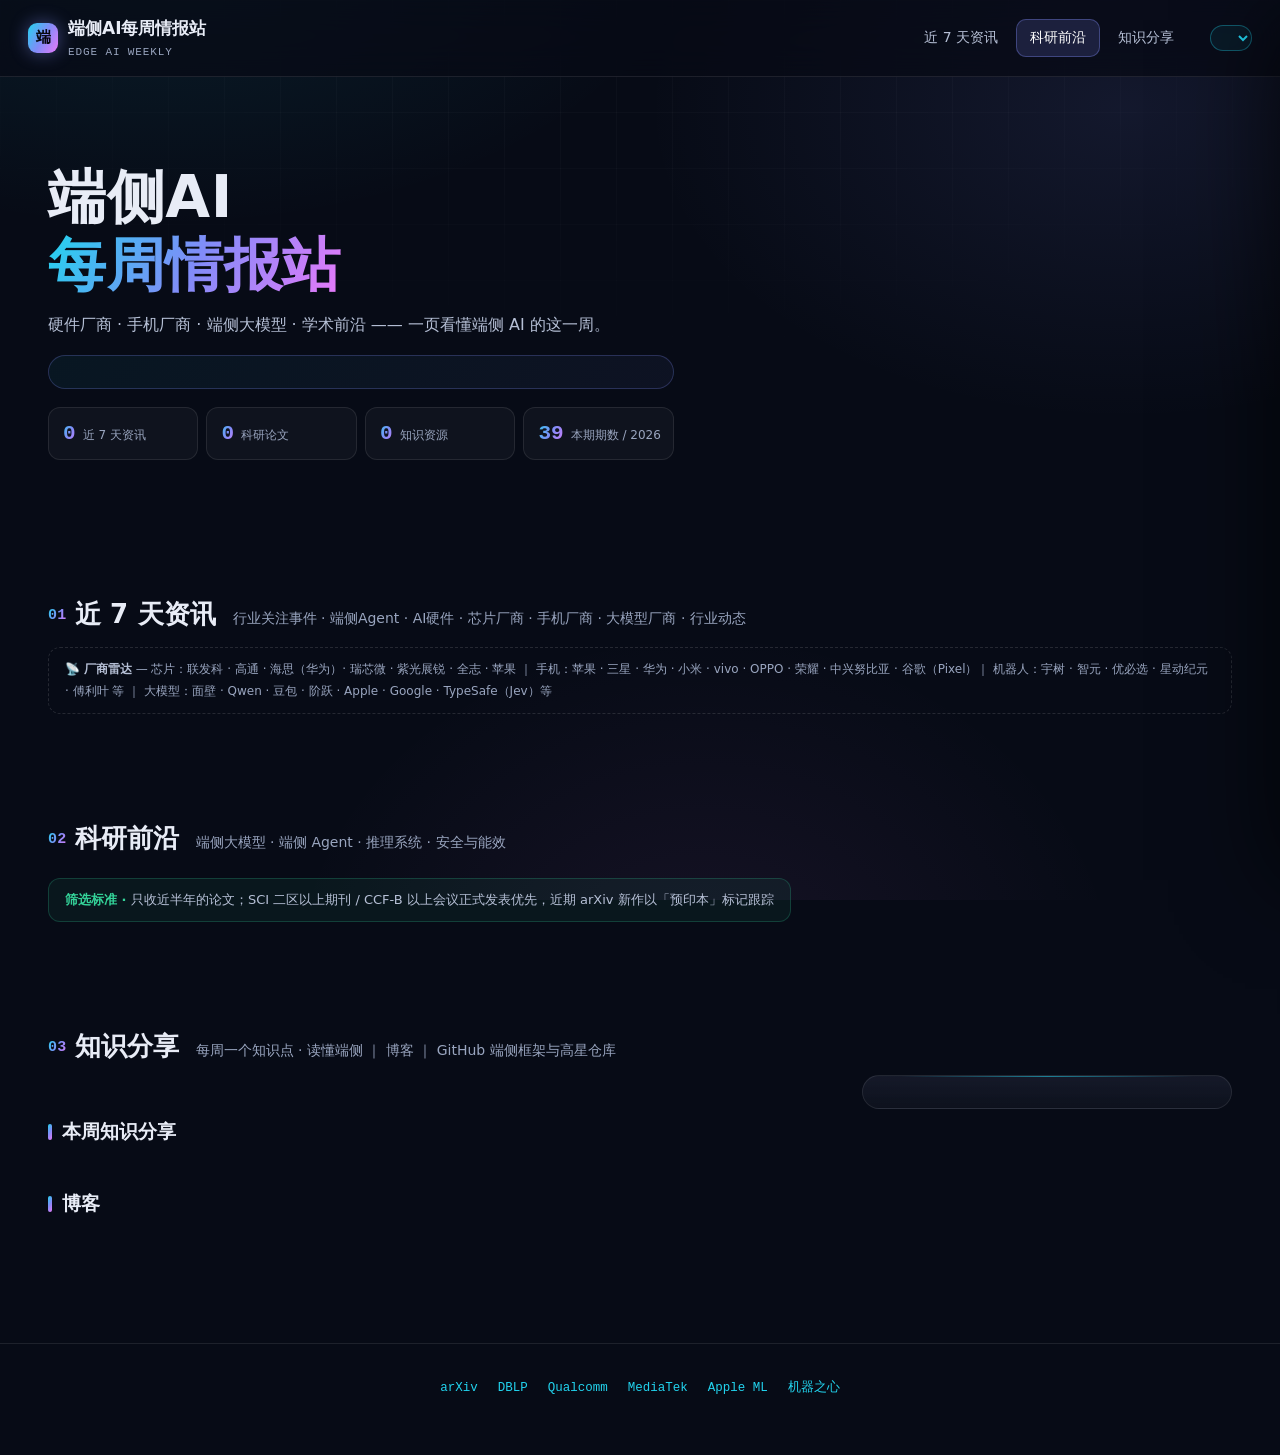
==== index.html @ 7e73125e "网站更新：页面结构调整" ====
<!DOCTYPE html>
<html lang="zh-CN">
<head>
  <meta charset="UTF-8" />
  <meta name="viewport" content="width=device-width, initial-scale=1.0" />
  <title>端侧AI每周情报站 · Edge AI Weekly</title>
  <meta name="description" content="端侧 AI 每周情报：硬件厂商、手机厂商、端侧大模型动态 + 科研论文精选 + 知识分享" />
  <link rel="icon" href="data:image/svg+xml,%3Csvg xmlns='http://www.w3.org/2000/svg' viewBox='0 0 100 100'%3E%3Cdefs%3E%3ClinearGradient id='g' x1='0' y1='0' x2='1' y2='1'%3E%3Cstop offset='0' stop-color='%2322d3ee'/%3E%3Cstop offset='.5' stop-color='%23818cf8'/%3E%3Cstop offset='1' stop-color='%23e879f9'/%3E%3C/linearGradient%3E%3C/defs%3E%3Crect width='100' height='100' rx='24' fill='url(%23g)'/%3E%3Ctext x='50' y='67' font-size='46' text-anchor='middle' fill='%2305070d' font-weight='bold' font-family='sans-serif'%3E%E7%AB%AF%3C/text%3E%3C/svg%3E" />
  <link rel="stylesheet" href="css/style.css" />
</head>
<body>
  <div class="bg-fx" aria-hidden="true"><canvas id="bg-particles"></canvas></div>

  <!-- ================= 顶部导航 ================= -->
  <header class="site-header">
    <div class="logo">
      <span class="mark">端</span>
      <span>端侧AI每周情报站<span class="en">EDGE AI WEEKLY</span></span>
    </div>
    <nav class="site-nav" id="site-nav">
      <a href="#news" data-sec="news">近 7 天资讯</a>
      <a href="#papers" data-sec="papers">科研前沿</a>
      <a href="#knowledge" data-sec="knowledge">知识分享</a>
    </nav>
    <select id="issue-select" class="issue-select" aria-label="选择期数（含历史期存档）" title="切换历史期数"></select>
  </header>

  <!-- ================= Hero ================= -->
  <section class="hero">
    <div class="hero-grid">
      <div class="hero-left">
        <p class="kicker" id="hero-kicker"></p>
        <h1>端侧AI<br /><em>每周情报站</em></h1>
        <p class="hero-desc">硬件厂商 · 手机厂商 · 端侧大模型 · 学术前沿 —— 一页看懂端侧 AI 的这一周。</p>
        <div class="editors-note" id="editors-note"></div>
        <div class="hero-meta">
          <div class="stat"><b id="stat-news">0</b><span>近 7 天资讯</span></div>
          <div class="stat"><b id="stat-papers">0</b><span>科研论文</span></div>
          <div class="stat"><b id="stat-res">0</b><span>知识资源</span></div>
          <div class="stat"><b id="stat-weeks">39</b><span>本期期数 / 2026</span></div>
        </div>
      </div>
      <div class="hero-right" id="hero-viz"></div>
    </div>
  </section>

  <main>
    <!-- ================= 板块一：本周资讯 ================= -->
    <section id="news" class="board" data-sec="news">
      <div class="board-head">
        <h2><span class="no">01</span>近 7 天资讯</h2>
        <span class="board-sub">行业关注事件 · 端侧Agent · AI硬件 · 芯片厂商 · 手机厂商 · 大模型厂商 · 行业动态</span>
      </div>
      <div class="coverage">📡 <strong>厂商雷达</strong> — 芯片：联发科 · 高通 · 海思（华为）· 瑞芯微 · 紫光展锐 · 全志 · 苹果 ｜ 手机：苹果 · 三星 · 华为 · 小米 · vivo · OPPO · 荣耀 · 中兴努比亚 · 谷歌（Pixel）｜ 机器人：宇树 · 智元 · 优必选 · 星动纪元 · 傅利叶 等 ｜ 大模型：面壁 · Qwen · 豆包 · 阶跃 · Apple · Google · TypeSafe（Jev）等</div>
      <div class="chips" id="news-chips"></div>
      <div class="grid" id="news-grid"></div>
    </section>

    <!-- ================= 板块二：科研前沿 ================= -->
    <section id="papers" class="board" data-sec="papers">
      <div class="board-head">
        <h2><span class="no">02</span>科研前沿</h2>
        <span class="board-sub">端侧大模型 · 端侧 Agent · 推理系统 · 安全与能效</span>
      </div>
      <div class="board-rule">只收近半年的论文；SCI 二区以上期刊 / CCF-B 以上会议正式发表优先，近期 arXiv 新作以「预印本」标记跟踪</div>
      <div class="chips" id="papers-chips"></div>
      <div class="grid" id="papers-grid"></div>
    </section>

    <!-- ================= 板块三：知识分享 ================= -->
    <section id="knowledge" class="board" data-sec="knowledge">
      <div class="board-head">
        <h2><span class="no">03</span>知识分享</h2>
        <span class="board-sub">每周一个知识点 · 读懂端侧 ｜ 博客 ｜ GitHub 端侧框架与高星仓库</span>
      </div>
      <div class="knowledge-split">
        <div class="k-left">
          <h3 class="sub-h" id="kw-head">本周知识分享</h3>
          <div id="k-weekly"></div>
          <h3 class="sub-h">博客</h3>
          <div id="res-zone"></div>
        </div>
        <aside class="k-right">
          <div class="gh-panel" id="gh-panel"></div>
        </aside>
      </div>
    </section>
  </main>

  <!-- ================= 页脚 ================= -->
  <footer class="site-footer">
    <div class="f-links">
      <a href="https://arxiv.org" target="_blank" rel="noopener">arXiv</a>
      <a href="https://dblp.org" target="_blank" rel="noopener">DBLP</a>
      <a href="https://www.qualcomm.com/news" target="_blank" rel="noopener">Qualcomm</a>
      <a href="https://www.mediatek.com/press-room" target="_blank" rel="noopener">MediaTek</a>
      <a href="https://machinelearning.apple.com" target="_blank" rel="noopener">Apple ML</a>
      <a href="https://www.jiqizhixin.com" target="_blank" rel="noopener">机器之心</a>
    </div>
    <div id="footer-meta"></div>
  </footer>

  <!-- ================= 详情抽屉 ================= -->
  <div class="overlay" id="overlay"></div>
  <aside class="detail-panel" id="detail-panel" aria-label="详情面板">
    <div class="panel-glow"></div>
    <button class="panel-close" id="panel-close" aria-label="关闭">✕</button>
    <div class="panel-body" id="panel-body"></div>
  </aside>

  <script src="js/data.js"></script>
  <script src="js/archive/manifest.js"></script>
  <script src="js/github_repos.js"></script>
  <script src="js/blogs.js"></script>
  <script src="js/app.js"></script>

  <!-- Cloudflare Web Analytics --><script defer src="https://static.cloudflareinsights.com/beacon.min.js" data-cf-beacon='{"token": "d3094157024244cfa6180e35a9a078d3"}'></script>
</body>
</html>
---- css/style.css ----
/* ============================================================
   端侧AI周报 · Edge AI Weekly — 样式
   暗色主题 / 卡片悬浮光晕 / 右侧详情抽屉
   ============================================================ */

:root {
  --bg: #070b16;
  --bg-soft: #0b1120;
  --panel: rgba(255, 255, 255, 0.035);
  --panel-strong: rgba(255, 255, 255, 0.06);
  --border: rgba(255, 255, 255, 0.09);
  --border-glow: rgba(129, 140, 248, 0.55);
  --text: #e8ecf6;
  --text-dim: #b6c0d6;
  --text-faint: #99a5bf;
  --accent: #22d3ee;
  --accent2: #818cf8;
  --accent3: #e879f9;
  --gold: #fbbf24;
  --green: #34d399;
  --red: #f87171;
  --grad: linear-gradient(120deg, #22d3ee 0%, #818cf8 50%, #e879f9 100%);
  --radius: 18px;
  --font: "PingFang SC", "HarmonyOS Sans SC", "Microsoft YaHei", "Segoe UI", system-ui, -apple-system, sans-serif;
  --mono: "JetBrains Mono", ui-monospace, "Cascadia Code", Consolas, monospace;
}

* { margin: 0; padding: 0; box-sizing: border-box; }

html { scroll-behavior: smooth; scroll-padding-top: 84px; }

body {
  font-family: var(--font);
  background: var(--bg);
  color: var(--text);
  line-height: 1.7;
  overflow-x: hidden;
  -webkit-font-smoothing: antialiased;
}

::selection { background: rgba(129, 140, 248, 0.4); color: #fff; }

::-webkit-scrollbar { width: 10px; height: 10px; }
::-webkit-scrollbar-track { background: var(--bg); }
::-webkit-scrollbar-thumb { background: rgba(255,255,255,0.12); border-radius: 8px; border: 2px solid var(--bg); }
::-webkit-scrollbar-thumb:hover { background: rgba(255,255,255,0.22); }

a { color: var(--accent); text-decoration: none; }
a:hover { text-decoration: underline; }

/* ---------------- 背景氛围层 ---------------- */
.bg-fx {
  position: fixed; inset: 0; z-index: -1; pointer-events: none;
  background:
    radial-gradient(900px 500px at 12% -8%, rgba(34, 211, 238, 0.10), transparent 60%),
    radial-gradient(800px 520px at 88% 12%, rgba(129, 140, 248, 0.10), transparent 60%),
    radial-gradient(700px 600px at 55% 110%, rgba(232, 121, 249, 0.07), transparent 60%),
    var(--bg);
}
#bg-particles { position: absolute; inset: 0; width: 100%; height: 100%; opacity: 0.9; }
.bg-fx::after {
  content: ""; position: absolute; inset: 0;
  background-image:
    linear-gradient(rgba(255,255,255,0.025) 1px, transparent 1px),
    linear-gradient(90deg, rgba(255,255,255,0.025) 1px, transparent 1px);
  background-size: 56px 56px;
  mask-image: radial-gradient(ellipse 90% 55% at 50% 0%, #000 30%, transparent 75%);
}

/* ---------------- 顶部导航 ---------------- */
.site-header {
  position: sticky; top: 0; z-index: 50;
  display: flex; align-items: center; gap: 22px;
  padding: 14px 28px;
  background: rgba(7, 11, 22, 0.72);
  backdrop-filter: blur(18px); -webkit-backdrop-filter: blur(18px);
  border-bottom: 1px solid var(--border);
}
.logo { display: flex; align-items: center; gap: 10px; font-weight: 700; font-size: 17px; white-space: nowrap; }
.logo .mark {
  width: 30px; height: 30px; border-radius: 9px; flex: none;
  background: var(--grad); display: grid; place-items: center;
  color: #05070d; font-size: 15px; font-weight: 800;
  box-shadow: 0 0 18px rgba(129, 140, 248, 0.45);
}
.logo .en { font-size: 11px; font-weight: 500; color: var(--text-faint); font-family: var(--mono); display: block; letter-spacing: 0.08em; }
.site-nav { display: flex; gap: 4px; margin-left: auto; overflow-x: auto; }
.site-nav a {
  color: var(--text-dim); font-size: 14px; padding: 7px 14px; border-radius: 10px;
  white-space: nowrap; transition: all 0.25s; text-decoration: none;
}
.site-nav a:hover { color: var(--text); background: var(--panel-strong); text-decoration: none; }
.site-nav a.active { color: #fff; background: rgba(129, 140, 248, 0.16); box-shadow: inset 0 0 0 1px rgba(129, 140, 248, 0.35); }
.issue-chip {
  font-family: var(--mono); font-size: 12px; color: var(--accent);
  border: 1px solid rgba(34, 211, 238, 0.35); border-radius: 999px;
  padding: 4px 12px; white-space: nowrap;
  background: rgba(34, 211, 238, 0.07);
}
.issue-select {
  font-family: var(--mono); font-size: 12px; color: var(--accent);
  border: 1px solid rgba(34, 211, 238, 0.35); border-radius: 999px;
  padding: 4px 10px; background: rgba(34, 211, 238, 0.07);
  cursor: pointer; outline: none; max-width: 340px; white-space: nowrap;
}
.issue-select:hover { border-color: rgba(34, 211, 238, 0.7); }
.issue-select option { background: #0c1424; color: #dbe4f5; }

/* ---------------- Hero ---------------- */
.hero { max-width: 1240px; margin: 0 auto; padding: 72px 28px 44px; }
.kicker {
  font-family: var(--mono); font-size: 13px; letter-spacing: 0.12em;
  color: var(--accent); text-transform: uppercase; margin-bottom: 14px;
}
.roll-badge {
  display: inline-flex; align-items: center; gap: 6px; margin-left: 8px;
  padding: 3px 11px; border-radius: 999px; vertical-align: 1px;
  font-size: 10.5px; letter-spacing: 0.14em; text-transform: none;
  color: #34d399; border: 1px solid rgba(52, 211, 153, 0.35);
  background: rgba(52, 211, 153, 0.07);
}
.roll-badge i {
  width: 6px; height: 6px; border-radius: 50%; background: #34d399;
  box-shadow: 0 0 10px #34d399; animation: rollPulse 2.2s ease-in-out infinite;
}
@keyframes rollPulse { 0%, 100% { opacity: 1; } 50% { opacity: 0.3; } }
.empty-note {
  grid-column: 1 / -1; padding: 34px 20px; text-align: center;
  color: var(--text-faint); font-size: 13px; letter-spacing: 0.02em;
  border: 1px dashed var(--border); border-radius: var(--radius);
}
.hero h1 { font-size: clamp(34px, 5.4vw, 58px); font-weight: 800; line-height: 1.18; letter-spacing: 0.01em; }
.hero h1 em {
  font-style: normal;
  background: var(--grad); -webkit-background-clip: text; background-clip: text; color: transparent;
}
.hero-desc { margin-top: 12px; color: var(--text-dim); font-size: 16px; max-width: 640px; }

.hero-meta { display: flex; flex-wrap: wrap; gap: 8px; margin-top: auto; padding-top: 18px; align-items: stretch; }
.stat {
  display: flex; align-items: baseline; gap: 7px;
  padding: 8px 14px; border-radius: 12px; min-width: 0; flex: 1 1 130px;
  background: var(--panel); border: 1px solid var(--border);
  transition: border-color 0.3s, box-shadow 0.3s;
}
.stat:hover { border-color: var(--border-glow); box-shadow: 0 0 22px -8px rgba(129,140,248,0.4); }
.stat b { font-size: 21px; font-weight: 800; font-family: var(--mono); background: var(--grad); -webkit-background-clip: text; background-clip: text; color: transparent; }
.stat span { font-size: 12px; color: var(--text-faint); white-space: nowrap; }

.editors-note {
  margin-top: 16px; padding: 16px 20px; border-radius: var(--radius);
  background: linear-gradient(135deg, rgba(34,211,238,0.06), rgba(129,140,248,0.06));
  border: 1px solid rgba(129, 140, 248, 0.25);
  font-size: 13.5px; color: var(--text-dim); line-height: 1.8;
}
.editors-note b {
  color: var(--text); display: flex; align-items: baseline; justify-content: space-between;
  gap: 10px; margin-bottom: 6px; font-size: 13.5px;
}
.editors-note b::before { content: "📝 "; }
/* 导读正文引导词：近 7 天聚焦(主题色) / 今日新增(与滚动徽章同源的绿色, 另起一行) */
.editors-note .note-lead { font-weight: 700; color: var(--accent); letter-spacing: 0.02em; }
.editors-note .note-new-line { display: block; height: 0; margin-top: 9px; }
.editors-note .note-lead.note-new { color: #34d399; }
.editors-note .note-lead.note-new::before {
  content: ""; display: inline-block; width: 6px; height: 6px; border-radius: 50%;
  background: #34d399; box-shadow: 0 0 8px #34d399; margin-right: 7px; vertical-align: 1px;
}
.editors-note b i {
  font-style: normal; font-weight: 500; font-family: var(--mono);
  font-size: 11.5px; color: var(--text-dim); letter-spacing: 0.03em; white-space: nowrap;
}

/* ---------------- Hero 可视化面板 ---------------- */
.hero-grid { display: grid; grid-template-columns: minmax(0, 1.1fr) minmax(340px, 0.9fr); gap: 46px; align-items: stretch; }
/* 对齐机制：左右两列等高(顶部 kicker 与底部统计行都对齐)；左列 flex 统计沉底，右列卡片填满列高、
   多余高度由 space-between 均匀分给标题/词云/图表三个块之间的间距——卡片内部不会出现集中空白 */
.hero-left { display: flex; flex-direction: column; }
.hero-right { display: flex; flex-direction: column; }
.hero-right .viz-card { flex: 1; display: flex; flex-direction: column; justify-content: space-between; }

.viz-card {
  padding: 22px 22px 18px; border-radius: var(--radius);
  background: var(--panel); border: 1px solid var(--border);
  position: relative; overflow: hidden;
  transition: border-color 0.3s, box-shadow 0.3s;
}
.viz-card:hover { border-color: rgba(129, 140, 248, 0.4); box-shadow: 0 0 40px -12px rgba(129, 140, 248, 0.35); }
.viz-card::before {
  content: ""; position: absolute; top: -70px; right: -60px; width: 240px; height: 240px; border-radius: 50%;
  background: radial-gradient(circle, rgba(129, 140, 248, 0.15), transparent 70%); pointer-events: none;
}
.viz-title { font-size: 14px; font-weight: 700; margin-bottom: 12px; display: flex; align-items: center; gap: 8px; }
.viz-title::after { content: "由近 7 天数据自动生成"; margin-left: auto; font-size: 10.5px; font-weight: 400; color: var(--text-faint); font-family: var(--mono); }
.viz-cloud-box { border-radius: 14px; background: rgba(255, 255, 255, 0.02); border: 1px solid var(--border); padding: 4px 4px 0; }
.viz-cloud-box canvas { display: block; width: 100%; }
.viz-row { display: grid; grid-template-columns: 1fr 1.15fr; gap: 18px; margin-top: 16px; }
.viz-block h5 { font-size: 12.5px; color: var(--text-dim); font-weight: 600; margin-bottom: 10px; }

.donut-wrap { display: flex; align-items: center; gap: 12px; }
.donut { width: 108px; height: 108px; flex: none; }
.donut circle { transition: stroke-dasharray 0.6s ease; }
.donut-num { fill: var(--text); font-size: 21px; font-weight: 800; }
.donut-label { fill: var(--text-faint); font-size: 9.5px; }
.donut-legend { display: flex; flex-direction: column; gap: 5px; min-width: 0; }
.dg-item { font-size: 11.5px; color: var(--text-dim); display: flex; align-items: center; gap: 6px; white-space: nowrap; }
.dg-item i { width: 8px; height: 8px; border-radius: 3px; flex: none; }
.dg-item b { font-family: var(--mono); color: var(--text); padding-left: 2px; }

.bars { display: flex; flex-direction: column; gap: 8px; padding-top: 2px; }
.bar-row { display: flex; align-items: center; gap: 8px; }
.bar-label { font-size: 11px; color: var(--text-dim); flex: 0 0 62px; white-space: nowrap; }
.bar-track { flex: 1; height: 8px; border-radius: 4px; background: rgba(255, 255, 255, 0.05); overflow: hidden; }
.bar-track i { display: block; height: 100%; border-radius: 4px; box-shadow: 0 0 10px -2px currentColor; }
.bar-val { font-size: 11px; font-family: var(--mono); color: var(--text-faint); flex: 0 0 14px; text-align: right; }

@media (max-width: 1024px) { .hero-grid { grid-template-columns: 1fr; } .viz-card { max-width: 640px; } }
@media (max-width: 520px) { .viz-row { grid-template-columns: 1fr; } }

/* ---------------- 板块通用 ---------------- */
main { max-width: 1240px; margin: 0 auto; padding: 30px 28px 60px; }
.board { margin-top: 58px; }
.board-head { display: flex; align-items: baseline; gap: 16px; flex-wrap: wrap; margin-bottom: 6px; }
.board-head h2 { font-size: 26px; font-weight: 800; letter-spacing: 0.01em; }
.board-head h2 .no {
  font-family: var(--mono); font-size: 15px; font-weight: 600;
  background: var(--grad); -webkit-background-clip: text; background-clip: text; color: transparent;
  margin-right: 8px; vertical-align: 4px;
}
.board-sub { color: var(--text-faint); font-size: 14px; }
.board-rule {
  margin-top: 12px; padding: 10px 16px; font-size: 13px; color: var(--text-dim);
  background: rgba(52, 211, 153, 0.06); border: 1px solid rgba(52, 211, 153, 0.22);
  border-radius: 12px; display: inline-block;
}
.board-rule::before { content: "筛选标准 · "; color: var(--green); font-weight: 700; }

/* 筛选 chips */
.chips { display: flex; flex-wrap: wrap; gap: 10px; margin: 22px 0; }
.chip {
  font-size: 13px; color: var(--text-dim); padding: 7px 16px; border-radius: 999px;
  border: 1px solid var(--border); background: var(--panel); cursor: pointer;
  transition: all 0.25s; user-select: none; font-family: var(--font);
}
.chip:hover { color: var(--text); border-color: rgba(129,140,248,0.4); transform: translateY(-1px); }
.chip.on {
  color: #05070d; border-color: transparent; font-weight: 600;
  background: linear-gradient(120deg, rgba(34,211,238,0.92), rgba(129,140,248,0.92), rgba(232,121,249,0.88));
  box-shadow: 0 4px 18px -4px rgba(129,140,248,0.55);
}
.chip .cnt { font-family: var(--mono); font-size: 11px; opacity: 0.75; margin-left: 4px; }

/* ---------------- 卡片网格（资讯/论文） ---------------- */
.grid { display: grid; grid-template-columns: repeat(auto-fill, minmax(310px, 1fr)); gap: 20px; }

.card {
  position: relative; padding: 22px; border-radius: var(--radius);
  background: var(--panel); border: 1px solid var(--border);
  cursor: pointer; overflow: hidden;
  transition: transform 0.35s cubic-bezier(0.22, 1, 0.36, 1), border-color 0.35s, box-shadow 0.35s, background 0.35s;
  display: flex; flex-direction: column; gap: 12px;
}
/* 鼠标跟随光晕 */
.card::before {
  content: ""; position: absolute; inset: 0; border-radius: inherit; pointer-events: none;
  background: radial-gradient(480px circle at var(--mx, 50%) var(--my, 50%), rgba(129, 140, 248, 0.13), transparent 42%);
  opacity: 0; transition: opacity 0.35s;
}
.card:hover::before { opacity: 1; }
.card:hover {
  transform: translateY(-7px);
  border-color: var(--border-glow);
  background: var(--panel-strong);
  box-shadow:
    0 26px 50px -18px rgba(0, 0, 0, 0.65),
    0 0 42px -8px rgba(129, 140, 248, 0.38);
}
.card.is-hidden { display: none; }

.card-top { display: flex; align-items: center; gap: 8px; flex-wrap: wrap; }
.src-badge {
  font-size: 12px; font-weight: 600; padding: 3px 10px; border-radius: 999px;
  border: 1px solid; letter-spacing: 0.02em; white-space: nowrap;
}
.src-芯片厂商 { color: var(--accent); border-color: rgba(34,211,238,0.4); background: rgba(34,211,238,0.08); }
.src-手机厂商 { color: var(--accent2); border-color: rgba(129,140,248,0.4); background: rgba(129,140,248,0.08); }
.src-大模型厂商 { color: var(--accent3); border-color: rgba(232,121,249,0.4); background: rgba(232,121,249,0.08); }
.src-端侧Agent { color: #34d399; border-color: rgba(52, 211, 153, 0.4); background: rgba(52, 211, 153, 0.08); }
.src-AI硬件 { color: #fb7185; border-color: rgba(251, 113, 133, 0.4); background: rgba(251, 113, 133, 0.08); }
.src-行业动态 { color: var(--gold); border-color: rgba(251,191,36,0.4); background: rgba(251,191,36,0.07); }
.src-行业关注事件 { color: #f87171; border-color: rgba(248,113,113,0.42); background: rgba(248,113,113,0.08); }

.coverage {
  margin: 10px 0 0; font-size: 12px; line-height: 1.9; color: var(--text-faint);
  padding: 10px 16px; border: 1px dashed rgba(255, 255, 255, 0.12); border-radius: 12px;
}
.coverage strong { color: var(--text-dim); font-weight: 600; }

.fig-cap {
  font-size: 11px; color: var(--text-faint); padding: 6px 12px 7px;
  border-top: 1px solid var(--border); font-family: var(--mono); letter-spacing: 0.02em;
}

.card-date { margin-left: auto; font-family: var(--mono); font-size: 12px; color: var(--text-faint); white-space: nowrap; }

.card h3 { font-size: 16.5px; font-weight: 700; line-height: 1.55; display: -webkit-box; -webkit-line-clamp: 3; -webkit-box-orient: vertical; overflow: hidden; overflow-wrap: anywhere; }
.card-en-title { font-size: 15px; line-height: 1.6; }

.card-sum {
  font-size: 13.5px; color: var(--text-dim); line-height: 1.75;
  display: -webkit-box; -webkit-line-clamp: 3; -webkit-box-orient: vertical; overflow: hidden;
}
.card-tags { display: flex; flex-wrap: wrap; gap: 6px; margin-top: auto; }
.tag {
  font-size: 11.5px; font-family: var(--mono); color: var(--text-faint);
  padding: 2px 9px; border-radius: 6px; background: rgba(255,255,255,0.045);
}

/* 论文卡附加行 */
.paper-authors { font-size: 12.5px; color: var(--text-faint); overflow: hidden; text-overflow: ellipsis; white-space: nowrap; }
.venue-badge {
  font-size: 11.5px; font-weight: 700; padding: 3px 10px; border-radius: 999px; white-space: nowrap;
  font-family: var(--mono); letter-spacing: 0.02em;
}
.venue-ccfa { color: #fde68a; background: rgba(251,191,36,0.12); border: 1px solid rgba(251,191,36,0.5); box-shadow: 0 0 14px -4px rgba(251,191,36,0.5); }
.venue-top { color: #a5f3fc; background: rgba(34,211,238,0.1); border: 1px solid rgba(34,211,238,0.45); box-shadow: 0 0 14px -4px rgba(34,211,238,0.4); }
.venue-pre { color: var(--text-faint); background: rgba(255,255,255,0.04); border: 1px dashed rgba(255,255,255,0.18); }

/* 高亮卡（重点关注）：顶部渐变描边 */
.card.highlight { border-top: 2px solid transparent; border-image: linear-gradient(90deg, #22d3ee, #818cf8, #e879f9) 1; border-image-slice: 0 0 0 0 fill; }
.card.highlight::after {
  content: "重点关注"; position: absolute; top: 12px; right: -34px; transform: rotate(38deg);
  font-size: 10.5px; padding: 2px 40px; letter-spacing: 0.2em;
  background: linear-gradient(120deg, rgba(34,211,238,0.9), rgba(232,121,249,0.9)); color: #05070d; font-weight: 700;
}
/* 用渐变条代替 border-image（兼容性更好） */
.card.highlight { border-image: none; border-top: 2px solid rgba(129,140,248,0.6); box-shadow: 0 -14px 34px -18px rgba(129,140,248,0.5); }

.read-hint {
  font-size: 12px; color: var(--accent); opacity: 0; transform: translateX(-6px);
  transition: all 0.3s; margin-top: 2px;
}
.card:hover .read-hint { opacity: 1; transform: none; }
.read-hint::after { content: " →"; }

/* ---------------- 知识分享 ---------------- */
.sub-h { margin: 40px 0 24px; font-size: 19px; font-weight: 700; }
.sub-h::before { content: ""; display: inline-block; width: 4px; height: 16px; border-radius: 2px; background: var(--grad); margin-right: 10px; vertical-align: -2px; }

.timeline { position: relative; margin: 10px 0 12px; padding-left: 26px; }
.timeline::before {
  content: ""; position: absolute; left: 7px; top: 6px; bottom: 6px; width: 2px;
  background: linear-gradient(180deg, #22d3ee, #818cf8 55%, #e879f9);
  box-shadow: 0 0 16px rgba(129,140,248,0.6);
}
.tl-item { position: relative; padding: 0 0 30px 20px; }
.tl-item::before {
  content: ""; position: absolute; left: -26px; top: 7px; width: 12px; height: 12px; border-radius: 50%;
  background: var(--bg); border: 2.5px solid var(--accent2);
  box-shadow: 0 0 14px rgba(129,140,248,0.8);
}
.tl-item:hover::before { background: var(--accent2); }
.tl-year { font-family: var(--mono); font-size: 13px; color: var(--accent); letter-spacing: 0.05em; }
.tl-item h4 { font-size: 16.5px; margin: 4px 0 6px; }
.tl-item p { font-size: 13.5px; color: var(--text-dim); max-width: 760px; }

.res-grid { display: grid; grid-template-columns: repeat(auto-fill, minmax(280px, 1fr)); gap: 18px; }

/* ---------------- 板块三：双栏（知识分享 | GitHub 高星仓库） ---------------- */
.knowledge-split {
  display: grid; grid-template-columns: minmax(0, 1fr) 370px;
  gap: 34px; align-items: start; margin-top: 6px;
}
.k-right { position: sticky; top: 88px; }

/* 概念速查：词条式排版（细分割线，非卡片堆） */
.concept-grid { display: grid; grid-template-columns: repeat(auto-fill, minmax(300px, 1fr)); column-gap: 30px; }
.concept {
  padding: 13px 2px 14px; border-bottom: 1px solid rgba(255, 255, 255, 0.07);
  display: flex; flex-direction: column; gap: 5px;
  transition: border-color 0.25s, background 0.25s;
}
.concept:hover { border-color: rgba(34, 211, 238, 0.35); }
.c-term { font-family: var(--mono); font-size: 13px; font-weight: 700; color: var(--accent); letter-spacing: 0.02em; }
.concept p { font-size: 13px; color: var(--text-dim); line-height: 1.66; }

/* 本周知识分享：每周一讲（卡片 + 近期排期） */
.kw-card {
  padding: 24px 26px 20px; border-radius: var(--radius);
  border: 1px solid rgba(34, 211, 238, 0.22);
  background: linear-gradient(160deg, rgba(34, 211, 238, 0.075), rgba(129, 140, 248, 0.05) 45%, rgba(10, 15, 28, 0.45)), var(--panel);
  position: relative; overflow: hidden; cursor: pointer;
  transition: transform 0.3s cubic-bezier(0.22,1,0.36,1), border-color 0.3s, box-shadow 0.3s;
}
.kw-card::before {
  content: ""; position: absolute; top: 0; left: 8%; right: 8%; height: 1px;
  background: linear-gradient(90deg, transparent, rgba(34, 211, 238, 0.6), transparent);
}
.kw-card:hover {
  transform: translateY(-4px);
  border-color: rgba(34, 211, 238, 0.5);
  box-shadow: 0 18px 46px -18px rgba(34, 211, 238, 0.28);
}
.kw-card:focus-visible { outline: 1px solid rgba(34, 211, 238, 0.6); outline-offset: 3px; }
/* 栏目预告态（weekly 为空、已排期）：可点击查看完整排期 */
.kw-plan-wk { flex: none; font-family: var(--mono); font-size: 10.5px; color: var(--text-faint); opacity: 0.85; }
.kw-ref-nol { cursor: default; color: var(--text-dim); }
.kw-ref-nol:hover { border-color: rgba(255, 255, 255, 0.08); color: var(--text-dim); transform: none; }
.kw-top { display: flex; align-items: baseline; justify-content: space-between; gap: 12px; margin-bottom: 12px; }
.kw-no {
  font-family: var(--mono); font-size: 11px; font-weight: 700; letter-spacing: 0.04em;
  color: var(--accent); border: 1px solid rgba(34, 211, 238, 0.35);
  background: rgba(34, 211, 238, 0.08); border-radius: 999px; padding: 3px 10px;
}
.kw-week { font-family: var(--mono); font-size: 10.5px; color: var(--text-faint); white-space: nowrap; }
.kw-card h4 { font-size: 19px; line-height: 1.45; margin-bottom: 10px; }
.kw-hook { font-size: 13.5px; color: var(--text-dim); line-height: 1.7; margin-bottom: 14px; }
.kw-next { font-family: var(--mono); font-size: 11px; color: var(--text-faint); line-height: 1.6; }
.kw-next b { color: var(--gold); font-weight: 600; margin-right: 8px; }
.kw-plan { margin: 16px 0 4px; }
.kw-plan-h {
  font-family: var(--mono); font-size: 10.5px; color: var(--text-faint);
  letter-spacing: 0.05em; margin-bottom: 2px;
}
.kw-plan-item {
  display: flex; align-items: baseline; gap: 10px;
  padding: 7px 2px; border-bottom: 1px solid rgba(255, 255, 255, 0.055);
  font-size: 12.5px; color: var(--text-dim); line-height: 1.55;
}
.kw-plan-item:last-child { border-bottom: none; }
.kw-plan-no { flex: none; font-family: var(--mono); font-size: 10.5px; color: var(--accent2); }
/* 详情面板：知识分享插图（lesson 文件的 figures，[figN] 占位渲染） */
.kw-fig { margin: 18px 0; }
.kw-fig img {
  width: 100%; display: block; border-radius: 12px;
  border: 1px solid rgba(255, 255, 255, 0.1);
  background: #0c1424;
}
.kw-fig figcaption {
  margin-top: 8px; font-size: 12px; color: var(--text-faint);
  line-height: 1.6; text-align: center;
}

/* 详情面板：延伸阅读与下期预告 */
.kw-refs { display: flex; flex-direction: column; gap: 6px; margin-bottom: 16px; }
.kw-ref {
  display: block; padding: 9px 12px; border-radius: 10px; text-decoration: none;
  border: 1px solid rgba(255, 255, 255, 0.08); background: var(--panel);
  font-size: 12.5px; color: var(--text-dim); line-height: 1.55;
  transition: border-color 0.22s, color 0.22s, transform 0.22s;
}
.kw-ref:hover { border-color: rgba(34, 211, 238, 0.45); color: var(--text); transform: translateX(3px); }
.kw-next-panel {
  margin-top: 4px; padding: 12px 14px; border-radius: 12px;
  border: 1px dashed rgba(251, 191, 36, 0.3); background: rgba(251, 191, 36, 0.05);
  font-size: 12.5px; color: var(--text-dim); line-height: 1.6;
}
.kw-next-panel b { color: var(--gold); font-weight: 600; margin-right: 8px; }

/* GitHub 高星仓库面板 */
.gh-panel {
  border: 1px solid var(--border); border-radius: var(--radius);
  background: linear-gradient(180deg, rgba(129, 140, 248, 0.05), rgba(10, 15, 28, 0.4)), var(--panel);
  padding: 18px 18px 14px; overflow: hidden; position: relative;
}
.gh-panel::before {
  content: ""; position: absolute; top: 0; left: 10%; right: 10%; height: 1px;
  background: linear-gradient(90deg, transparent, rgba(34, 211, 238, 0.55), transparent);
}
.gh-head { display: flex; align-items: baseline; justify-content: space-between; gap: 10px; margin-bottom: 6px; }
.gh-head h4 { font-size: 15.5px; }
.gh-updated { font-family: var(--mono); font-size: 10.5px; color: var(--text-faint); white-space: nowrap; }
.gh-list { display: flex; flex-direction: column; }
.gh-repo {
  display: block; padding: 11px 10px; margin: 0 -10px; border-radius: 12px;
  text-decoration: none; border-bottom: 1px solid rgba(255, 255, 255, 0.055);
  transition: background 0.22s, transform 0.22s;
}
.gh-repo:last-child { border-bottom: none; }
.gh-repo:hover { background: rgba(129, 140, 248, 0.08); transform: translateX(3px); text-decoration: none; }
.gh-name { display: flex; align-items: baseline; gap: 8px; min-width: 0; }
.gh-name b {
  font-family: var(--mono); font-size: 13px; font-weight: 600; color: var(--text);
  min-width: 0; flex: 0 1 auto;
  overflow: hidden; text-overflow: ellipsis; white-space: nowrap;
}
.gh-count { margin-left: auto; flex: none; font-family: var(--mono); font-size: 11.5px; color: #fbbf24; }
.gh-repo p {
  font-size: 12px; color: var(--text-dim); line-height: 1.55; margin: 4px 0 5px;
  display: -webkit-box; -webkit-line-clamp: 2; -webkit-box-orient: vertical; overflow: hidden;
}
.gh-meta { display: flex; align-items: center; gap: 7px; font-family: var(--mono); font-size: 10.5px; color: var(--text-faint); }
.gh-meta i { width: 7px; height: 7px; border-radius: 50%; display: inline-block; }
.gh-meta span { opacity: 0.8; }

/* ---------------- 富文本强调（摘要/导读可读性） ---------------- */
.rp-b { color: var(--text); font-weight: 700; }
.rp-mark {
  color: #7dd3fc;
  background: linear-gradient(transparent 72%, rgba(34, 211, 238, 0.25) 72%);
  padding: 0 1px; border-radius: 2px;
}
.rp-q { color: #a5b4fc; }
.res-card {
  padding: 20px; border-radius: var(--radius); background: var(--panel); border: 1px solid var(--border);
  transition: transform 0.3s cubic-bezier(0.22,1,0.36,1), border-color 0.3s, box-shadow 0.3s;
  position: relative; overflow: hidden; cursor: pointer;
}
.res-card::before {
  content: ""; position: absolute; inset: 0; pointer-events: none;
  background: radial-gradient(420px circle at var(--mx,50%) var(--my,50%), rgba(34,211,238,0.10), transparent 40%);
  opacity: 0; transition: opacity 0.3s;
}
.res-card:hover::before { opacity: 1; }
.res-card:hover {
  transform: translateY(-5px);
  border-color: rgba(34, 211, 238, 0.5);
  box-shadow: 0 22px 44px -16px rgba(0,0,0,0.6), 0 0 34px -8px rgba(34,211,238,0.3);
}
.res-head { display: flex; align-items: center; gap: 12px; margin-bottom: 10px; }
.res-head > div { min-width: 0; }
.res-head h4 { font-size: 15.5px; overflow-wrap: anywhere; }

/* logo 头像: 图片加载失败自动露出 ::before 字母 */
.res-logo { position: relative; background: #0d1526; display: grid; place-items: center; overflow: hidden; }
.res-logo::before { content: attr(data-letter); font-weight: 800; color: var(--text-dim); font-size: 17px; }
.res-logo.noimg { background: var(--grad); }
.res-logo.noimg::before { color: #05070d; }
.res-logo img, .panel-logo img {
  position: absolute; inset: 3px; width: calc(100% - 6px); height: calc(100% - 6px);
  object-fit: contain; background: #fff; border-radius: 8px; padding: 2px;
}
.panel-logo img { inset: 5px; width: calc(100% - 10px); height: calc(100% - 10px); border-radius: 10px; }

/* 博客详情面板: 头部 + 文章列表 + 分页 */
.res-detail-head { display: flex; gap: 14px; align-items: center; margin: 2px 0 14px; }
.res-detail-head h3 { margin-bottom: 4px; }
.res-sub { font-size: 12.5px; color: var(--text-faint); font-family: var(--mono); }
.panel-logo { width: 58px; height: 58px; border-radius: 14px; position: relative; background: #0d1526; border: 1px solid var(--border); display: grid; place-items: center; flex: none; overflow: hidden; }
.panel-logo::before { content: attr(data-letter); font-size: 21px; font-weight: 800; color: var(--text-dim); }
.panel-logo.noimg { background: var(--grad); }
.panel-logo.noimg::before { color: #05070d; }
.panel-logo img { position: absolute; inset: 5px; width: calc(100% - 10px); height: calc(100% - 10px); object-fit: contain; }
.post-head { display: flex; align-items: baseline; gap: 10px; margin: 18px 0 10px; font-size: 15px; font-weight: 700; }
.post-head span { font-size: 11.5px; color: var(--text-faint); font-weight: 400; }
.post-item { display: flex; gap: 10px; padding: 10px 12px; border-radius: 12px; border: 1px solid var(--border); background: rgba(255,255,255,0.025); margin-bottom: 8px; text-decoration: none; transition: border-color 0.25s, transform 0.25s; }
.post-item:hover { border-color: rgba(129,140,248,0.45); transform: translateX(3px); }
.post-date { font-family: var(--mono); font-size: 11px; color: var(--text-faint); flex: 0 0 46px; padding-top: 3px; }
.post-main { min-width: 0; display: flex; flex-direction: column; gap: 2px; }
.post-title { font-size: 13.5px; font-weight: 600; color: var(--text); line-height: 1.5; overflow-wrap: anywhere; }
.post-desc { font-size: 12px; font-style: normal; color: var(--text-faint); line-height: 1.6; display: -webkit-box; -webkit-line-clamp: 2; -webkit-box-orient: vertical; overflow: hidden; }
.post-flag { flex: none; align-self: center; font-size: 10px; color: #05070d; font-weight: 700; background: linear-gradient(120deg, #22d3ee, #818cf8); padding: 2px 8px; border-radius: 999px; }
/* 端侧相关: 静态高级背光（细描边 + 冷色内晕，无动画扫描） */
.post-item.edge {
  border-color: rgba(34, 211, 238, 0.34);
  background:
    linear-gradient(180deg, rgba(34, 211, 238, 0.055), rgba(34, 211, 238, 0.015)),
    rgba(255, 255, 255, 0.02);
  box-shadow: inset 0 1px 0 rgba(148, 233, 255, 0.14), inset 0 0 22px -14px rgba(103, 232, 249, 0.55);
}
.post-item.edge:hover { border-color: rgba(34, 211, 238, 0.6); }
.post-empty { padding: 26px; text-align: center; color: var(--text-faint); font-size: 13px; border: 1px dashed var(--border); border-radius: 12px; }

.pager { display: flex; gap: 6px; align-items: center; justify-content: center; margin-top: 12px; }
.pg-btn { min-width: 30px; height: 30px; border-radius: 9px; border: 1px solid var(--border); background: rgba(255,255,255,0.03); color: var(--text-dim); cursor: pointer; font-size: 13px; font-family: var(--mono); transition: all 0.2s; }
.pg-btn:hover:not(:disabled) { border-color: rgba(129,140,248,0.5); color: var(--text); }
.pg-btn.on { background: linear-gradient(120deg, rgba(34,211,238,0.9), rgba(129,140,248,0.9)); color: #05070d; font-weight: 700; border-color: transparent; }
.pg-btn:disabled { opacity: 0.3; cursor: default; }
.pg-info { font-size: 11px; color: var(--text-faint); font-family: var(--mono); margin-left: 6px; }
.res-avatar {
  width: 42px; height: 42px; border-radius: 12px; flex: none;
  display: grid; place-items: center; font-weight: 800; font-size: 17px; color: #05070d;
  background: var(--grad); box-shadow: 0 0 16px rgba(129,140,248,0.4);
}
.res-card h4 { font-size: 15.5px; }
.res-type { font-size: 11.5px; color: var(--text-faint); font-family: var(--mono); }
.res-card p { font-size: 13.5px; color: var(--text-dim); margin-bottom: 12px; }
.res-link { font-size: 13px; font-family: var(--mono); }

/* ---------------- 详情抽屉（右侧） ---------------- */
.overlay {
  position: fixed; inset: 0; z-index: 60; background: rgba(3, 5, 10, 0.6);
  backdrop-filter: blur(4px); -webkit-backdrop-filter: blur(4px);
  opacity: 0; pointer-events: none; transition: opacity 0.4s;
}
.overlay.show { opacity: 1; pointer-events: auto; }

.detail-panel {
  position: fixed; top: 0; right: 0; z-index: 70;
  width: min(560px, 94vw); height: 100dvh;
  background: rgba(11, 17, 32, 0.9);
  backdrop-filter: blur(26px); -webkit-backdrop-filter: blur(26px);
  border-left: 1px solid rgba(129, 140, 248, 0.25);
  box-shadow: -40px 0 90px -20px rgba(0, 0, 0, 0.7);
  transform: translateX(103%);
  transition: transform 0.5s cubic-bezier(0.22, 1, 0.36, 1);
  display: flex; flex-direction: column;
}
.detail-panel.open { transform: none; }
/* 桌面端仅知识分享（周知识点/排期）走宽抽屉约 1/2 视口；GitHub/博客与资讯/论文一律默认 560px；≤1024px 移动端保持原宽 */
@media (min-width: 1025px) {
  .detail-panel.half { width: min(50vw, 1080px); }
}
.panel-close {
  position: absolute; top: 16px; right: 16px; z-index: 2;
  width: 36px; height: 36px; border-radius: 10px; cursor: pointer;
  background: rgba(255,255,255,0.06); border: 1px solid var(--border); color: var(--text-dim);
  font-size: 17px; line-height: 1; transition: all 0.25s;
}
.panel-close:hover { color: #fff; border-color: rgba(248,113,113,0.5); background: rgba(248,113,113,0.12); }
.panel-glow {
  position: absolute; top: -120px; right: -80px; width: 340px; height: 340px; border-radius: 50%;
  background: radial-gradient(circle, rgba(129,140,248,0.22), transparent 70%); pointer-events: none;
}
.panel-body { padding: 34px 34px 44px; overflow-y: auto; flex: 1; }
.panel-kicker { display: flex; align-items: center; gap: 8px; flex-wrap: wrap; margin-bottom: 16px; }
.panel-fig {
  margin-bottom: 18px; border-radius: 14px; overflow: hidden;
  border: 1px solid var(--border); background: rgba(255, 255, 255, 0.03);
}
.panel-fig img { display: block; width: 100%; aspect-ratio: 16 / 9; object-fit: cover; }
.panel-fig svg { display: block; width: 100%; height: auto; }
.panel-body h3 { font-size: 21px; font-weight: 800; line-height: 1.5; margin-bottom: 14px; overflow-wrap: anywhere; }
.panel-meta { display: flex; flex-direction: column; gap: 5px; padding: 14px 16px; border-radius: 14px; background: rgba(255,255,255,0.035); border: 1px solid var(--border); margin-bottom: 18px; }
.panel-meta div { font-size: 13px; color: var(--text-dim); display: flex; gap: 8px; }
.panel-meta b { color: var(--text-faint); font-weight: 600; flex: none; }
.panel-tags { display: flex; flex-wrap: wrap; gap: 7px; margin-bottom: 20px; }
.panel-detail p { font-size: 14.5px; color: var(--text-dim); margin-bottom: 13px; line-height: 1.85; }
.panel-detail p:first-child { color: var(--text); font-size: 15px; }
.panel-actions { margin-top: 26px; }
.btn-src {
  display: inline-flex; align-items: center; gap: 8px;
  font-size: 14px; font-weight: 700; color: var(--text);
  padding: 12px 26px; border-radius: 12px; text-decoration: none;
  background: linear-gradient(120deg, rgba(34,211,238,0.16), rgba(129,140,248,0.16), rgba(232,121,249,0.14));
  border: 1px solid rgba(129,140,248,0.5);
  transition: all 0.25s;
}
.btn-src:hover { box-shadow: 0 0 30px -6px rgba(129,140,248,0.6); transform: translateY(-2px); text-decoration: none; }

body.panel-open { overflow: hidden; }

/* ---------------- 页脚 ---------------- */
.site-footer {
  border-top: 1px solid var(--border); margin-top: 40px;
  padding: 34px 28px 44px; text-align: center; color: var(--text-faint); font-size: 13px;
}
.site-footer .f-links { display: flex; justify-content: center; gap: 20px; flex-wrap: wrap; margin-bottom: 12px; font-family: var(--mono); font-size: 12.5px; }

/* ---------------- 动画 ---------------- */
@keyframes fadeUp { from { opacity: 0; transform: translateY(16px); } to { opacity: 1; transform: none; } }
.reveal { opacity: 0; transform: translateY(26px); transition: opacity 0.7s ease, transform 0.7s cubic-bezier(0.22,1,0.36,1); }
.reveal.visible { opacity: 1; transform: none; }
@media (prefers-reduced-motion: reduce) {
  .reveal { opacity: 1; transform: none; transition: none; }
  .card, .card:hover { transform: none; }
  .roll-badge i { animation: none; }
}

/* ---------------- 响应式 ---------------- */
@media (max-width: 1180px) {
  .knowledge-split { grid-template-columns: 1fr; }
  .k-right { position: static; }
  .gh-panel { max-width: 720px; }
}
@media (max-width: 860px) {
  .site-header { padding: 12px 16px; gap: 12px; flex-wrap: wrap; }
  .issue-chip { order: 3; }
  .issue-select { order: 4; }
  .site-nav { order: 2; margin-left: 0; width: 100%; }
  .hero { padding: 44px 18px 26px; }
  main { padding: 20px 18px 50px; }
  .grid { grid-template-columns: 1fr; }
  .hero-meta { gap: 8px; }
  .stat { flex: 1 1 calc(50% - 8px); }
  .panel-body { padding: 26px 22px 40px; }
}

/* ============================================================
 * GitHub 面板 v2.4：端侧框架精选（点击开中文介绍详情）与高星新仓库分节
 * ============================================================ */
.gh-panel .gh-head2 { margin-top: 16px; padding-top: 12px; border-top: 1px dashed rgba(148, 163, 184, 0.28); }
.gh-panel .gh-fw, .gh-panel .gh-tr { cursor: pointer; }
.gh-panel .gh-fw:hover, .gh-panel .gh-tr:hover { border-color: rgba(34, 211, 238, 0.55); }
.gh-panel .gh-fw:hover .gh-name b, .gh-panel .gh-tr:hover .gh-name b { color: #22d3ee; }
.gh-panel .gh-fw p, .gh-panel .gh-tr p { color: rgba(203, 213, 225, 0.82); }

/* ============================================================
 * v2.5 文本可读性增强（低调实用）
 * ============================================================ */
/* 摘要关键词轻量着色: 不加背景不闪, 只做色偏移+发丝下划线, 扫读时锚定重点 */
.kw-hl {
  font-style: normal;
  color: #8fd4ff;
  border-bottom: 1px solid rgba(143, 212, 255, 0.28);
  padding-bottom: 1px;
}
/* 卡片标签主次: 首个 tag 为主关键词, 提亮形成视觉锚点, 其余保持弱化 */
.card-tags .tag:first-child {
  background: rgba(34, 211, 238, 0.10);
  color: #67e8f9;
  border: 1px solid rgba(34, 211, 238, 0.22);
}

/* GitHub 框架详情 · 近期重要更新 */
.fw-updates {
  margin-top: 18px;
  padding-top: 14px;
  border-top: 1px dashed rgba(148, 163, 184, 0.25);
}
.fw-updates h4 {
  font-size: 13px;
  letter-spacing: 0.08em;
  color: var(--text-faint, #94a3b8);
  font-family: var(--mono, Consolas, monospace);
  margin: 0 0 10px;
}
.fw-rel { margin-bottom: 12px; }
.fw-rel:last-child { margin-bottom: 0; }
.fw-rel-v {
  display: flex; align-items: baseline; gap: 8px;
  font-family: var(--mono, Consolas, monospace);
  margin-bottom: 4px;
}
.fw-rel-v b { color: #67e8f9; font-size: 13px; }
.fw-rel-v span { color: var(--text-faint, #99a5bf); font-size: 11.5px; }
.fw-rel ul { margin: 0; padding-left: 16px; }
.fw-rel li { font-size: 13.5px; line-height: 1.65; color: rgba(216, 224, 238, 0.95); }
.fw-none { font-size: 13px; color: var(--text-faint, #99a5bf); }

/* 详情段落行首前缀强调: 「芯片侧：/系统与智能：」等提为小标题感, 长文可扫读 (v2.5) */
.lead-k { font-weight: 700; color: var(--text); letter-spacing: 0.01em; }

/* 数字微强调: 带单位的关键参数(51%/100亿美元/17.6×/30B)等宽字体+柔和暖色, 扫读锚点 */
.num-hl { font-family: var(--mono); color: #f0cf96; letter-spacing: 0.01em; }
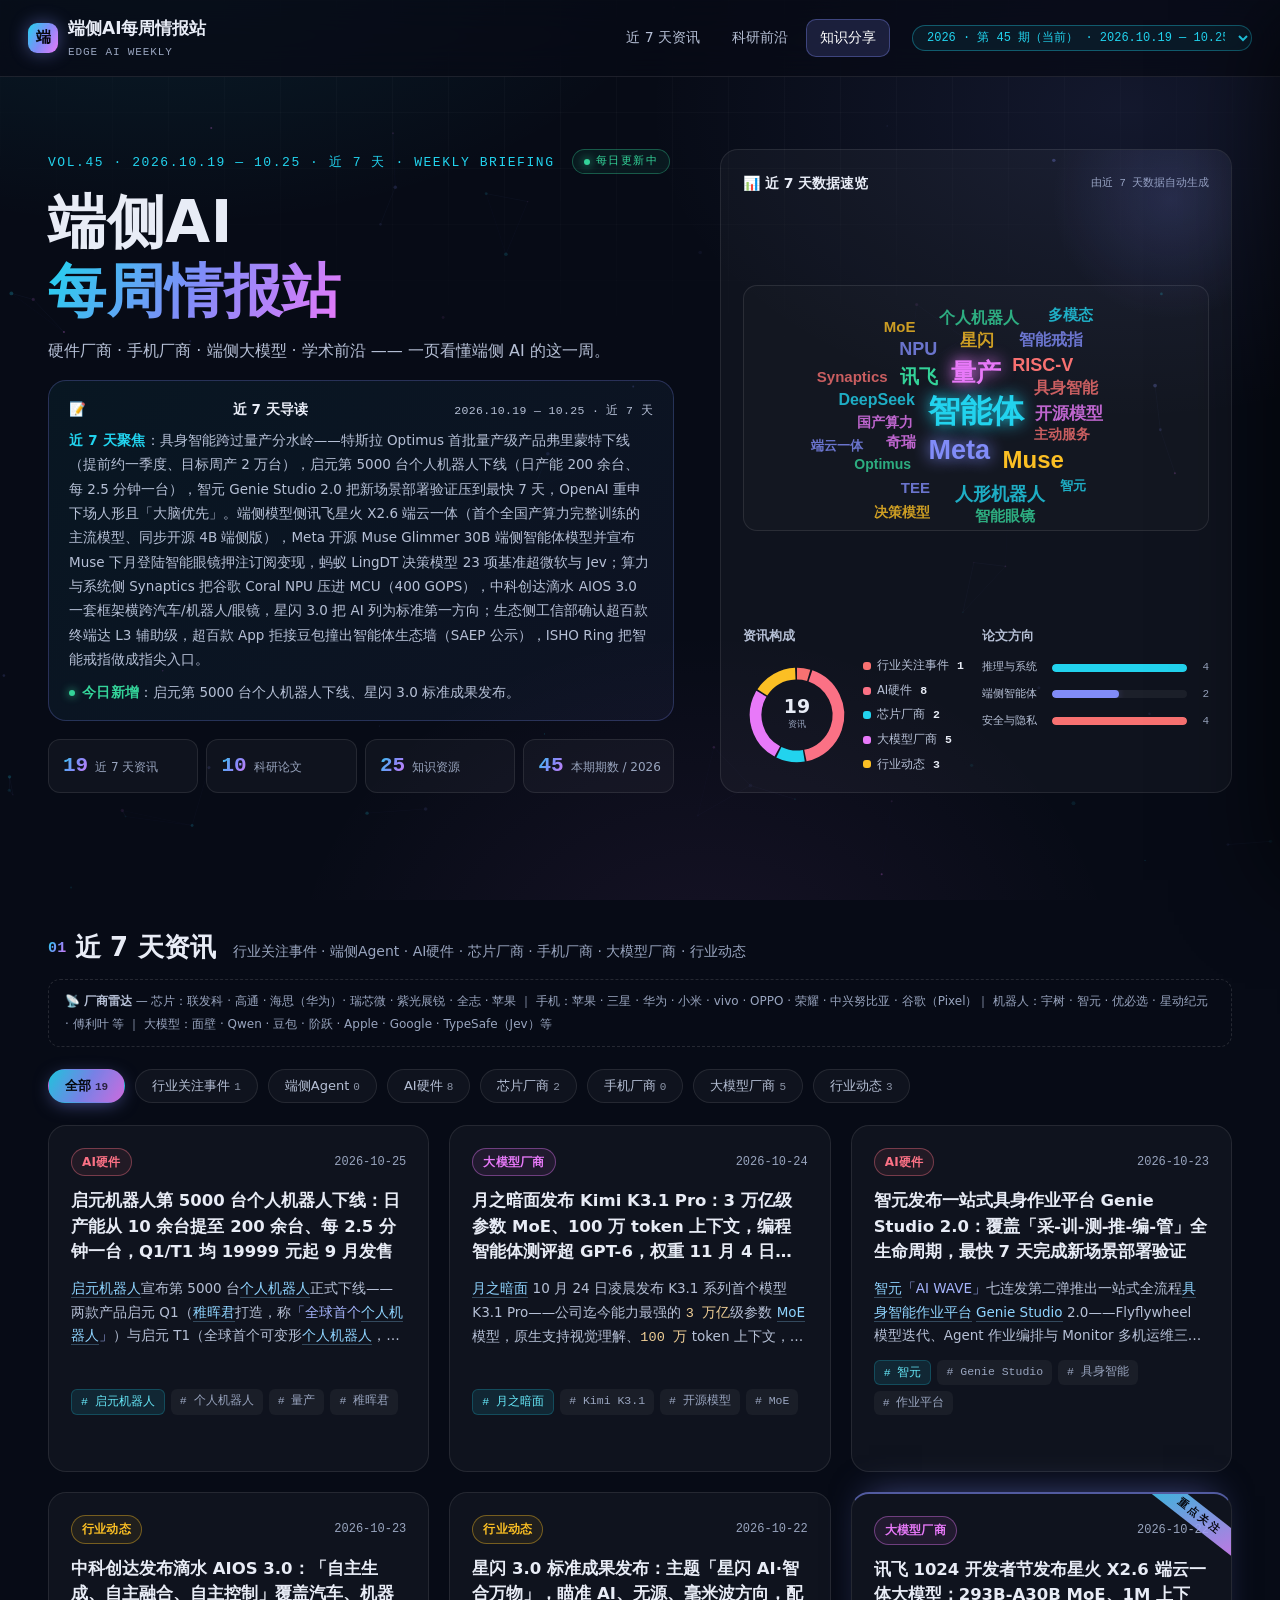
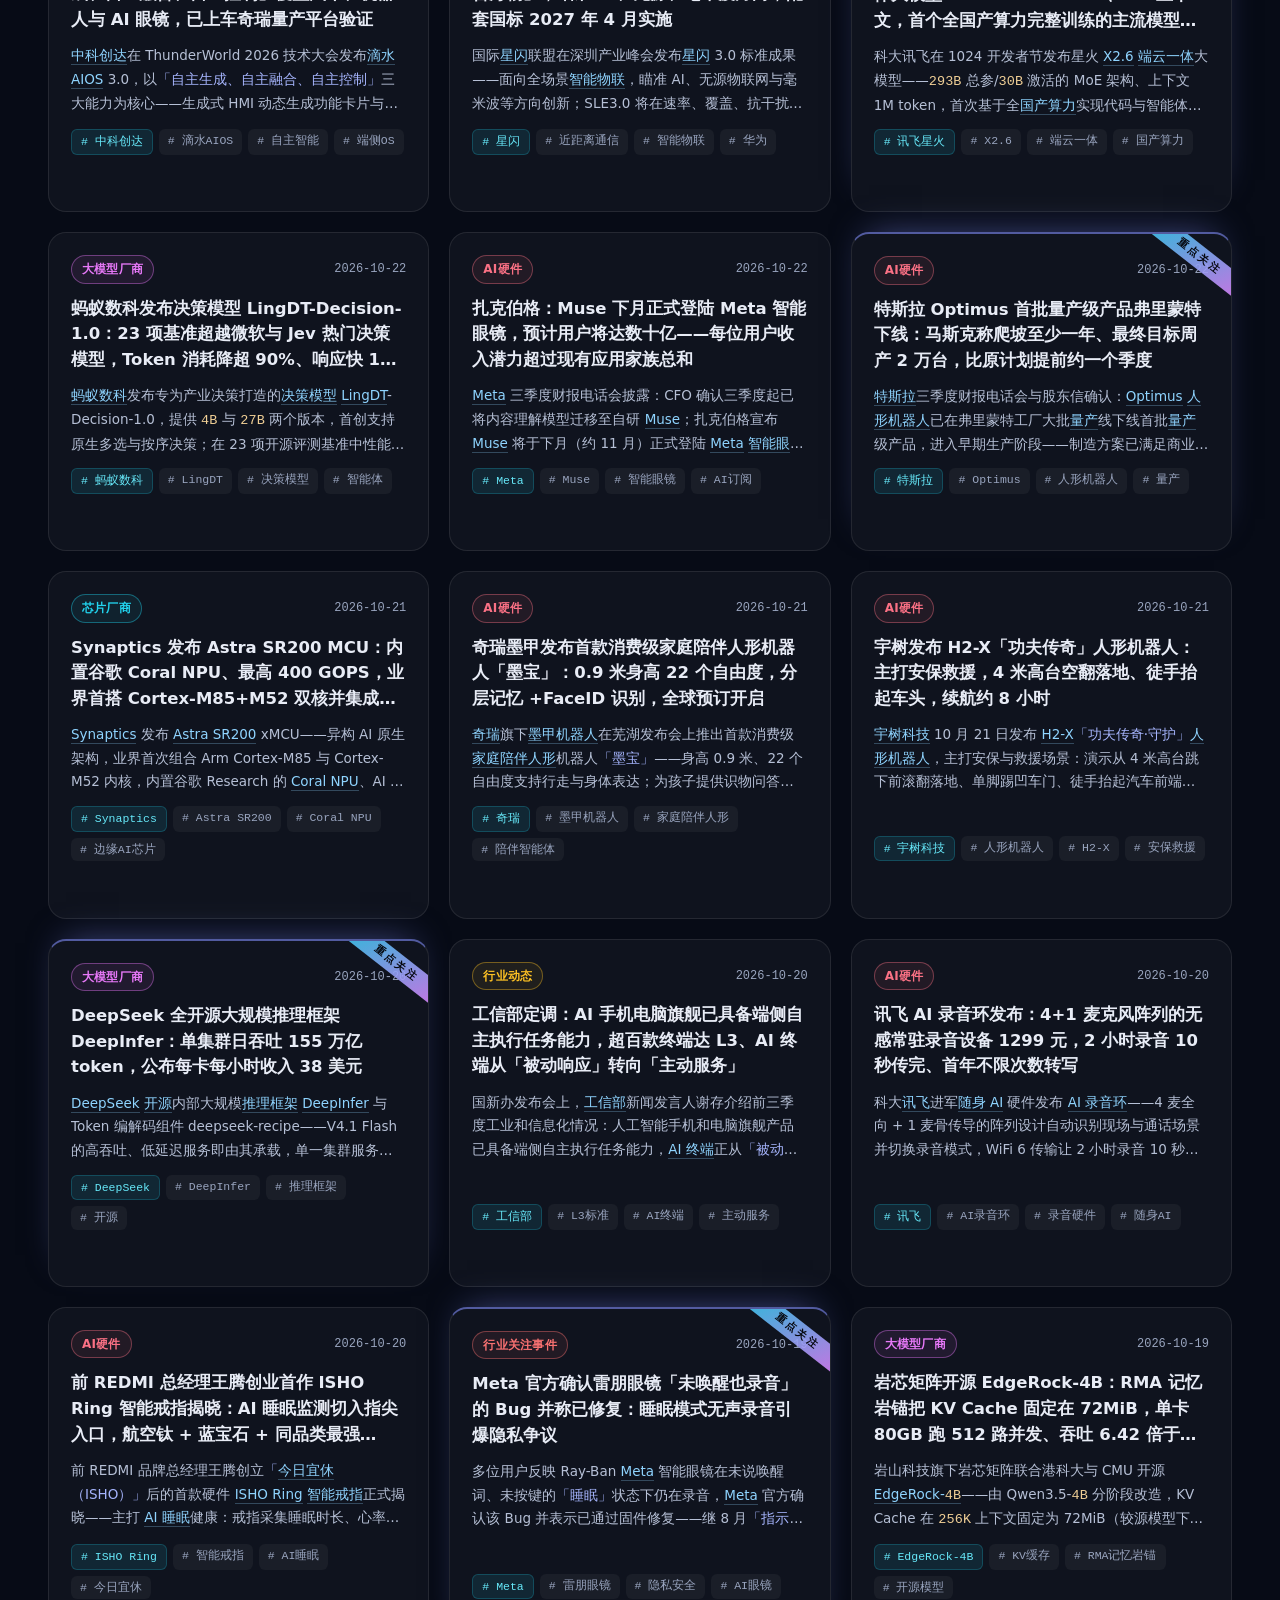
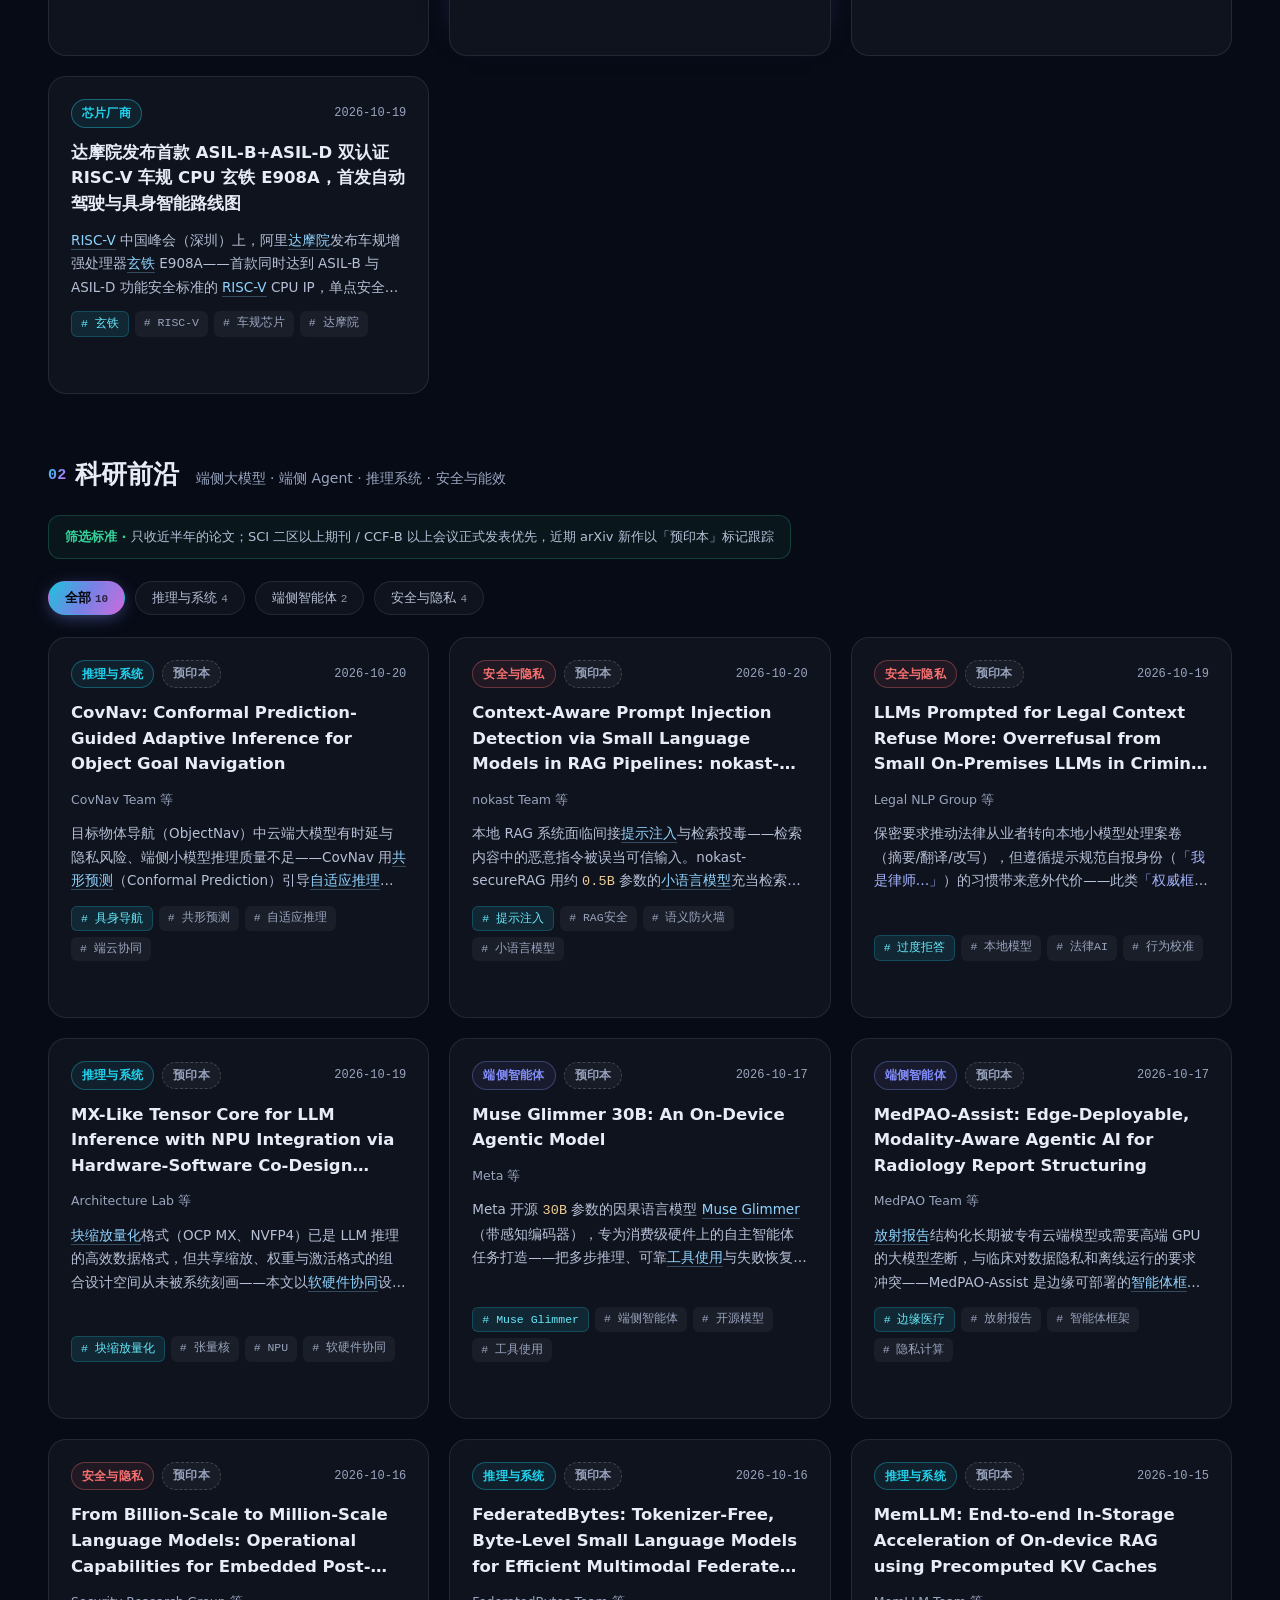
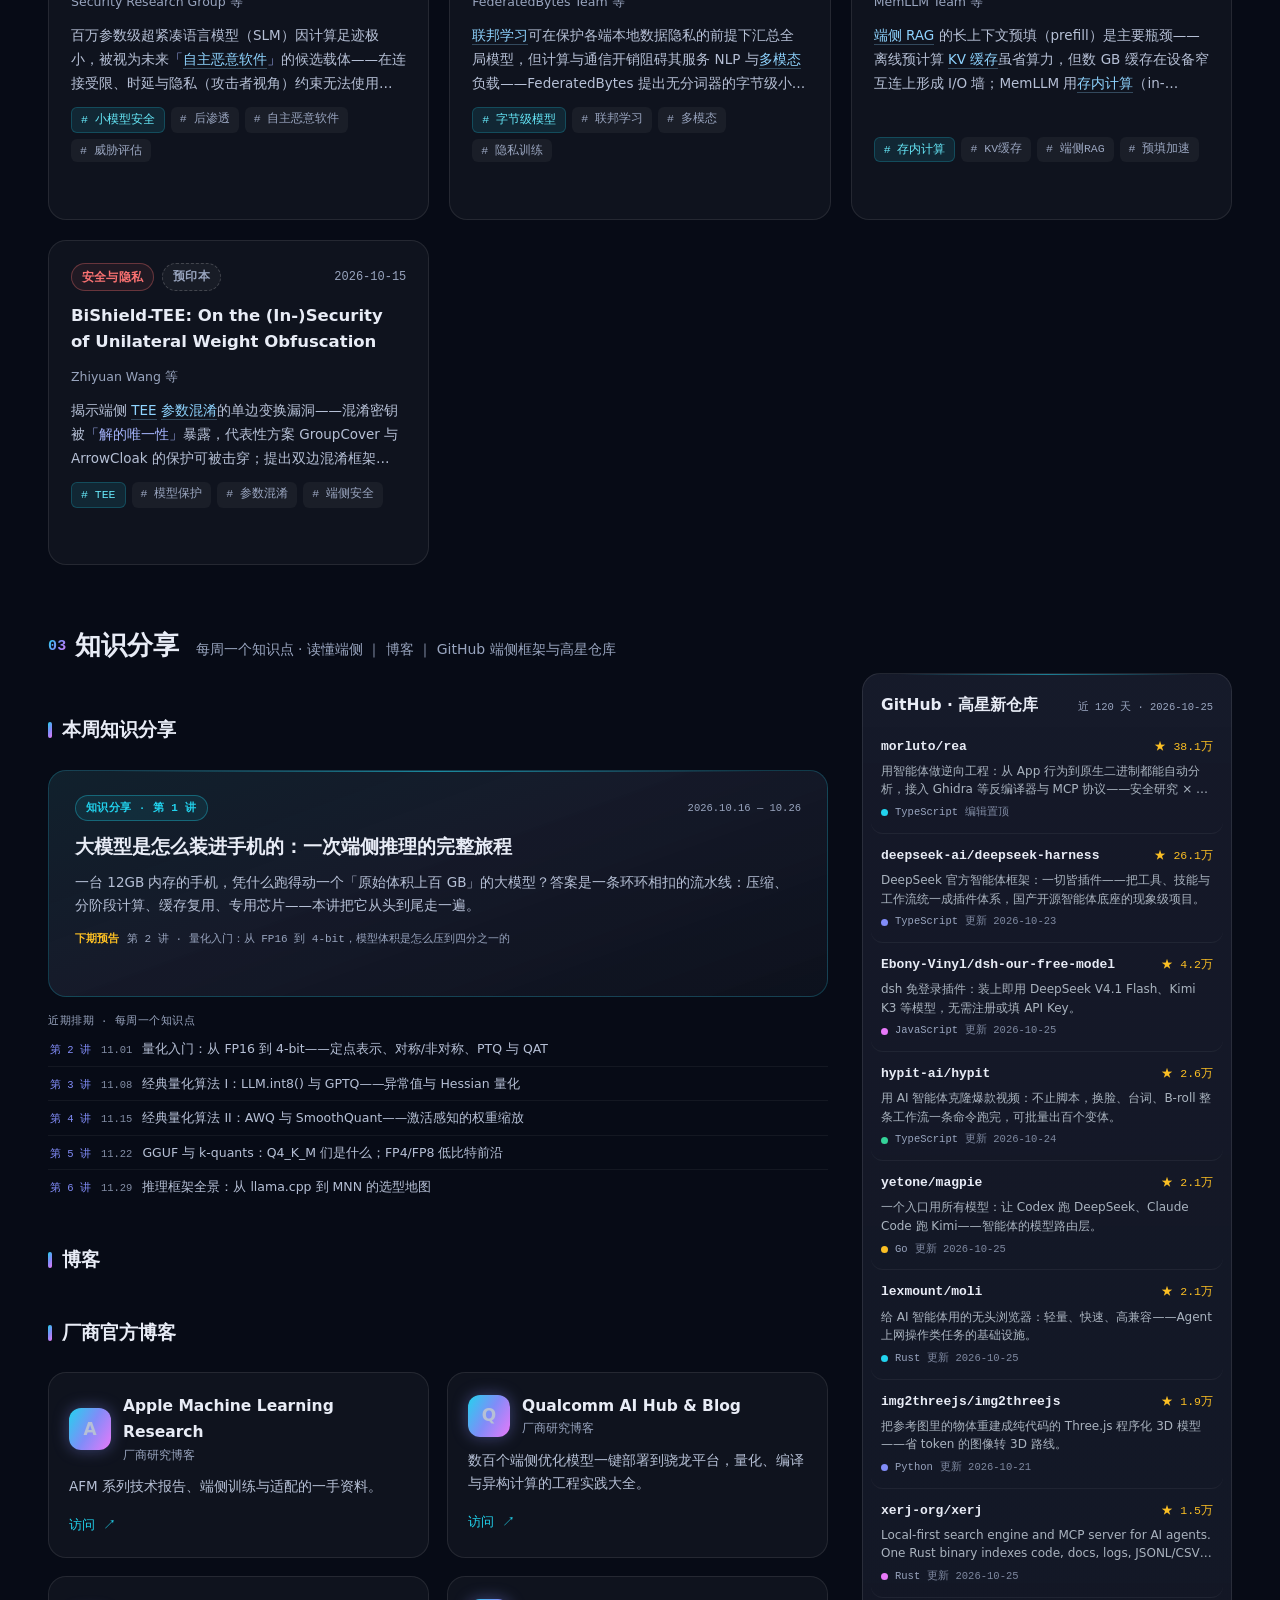
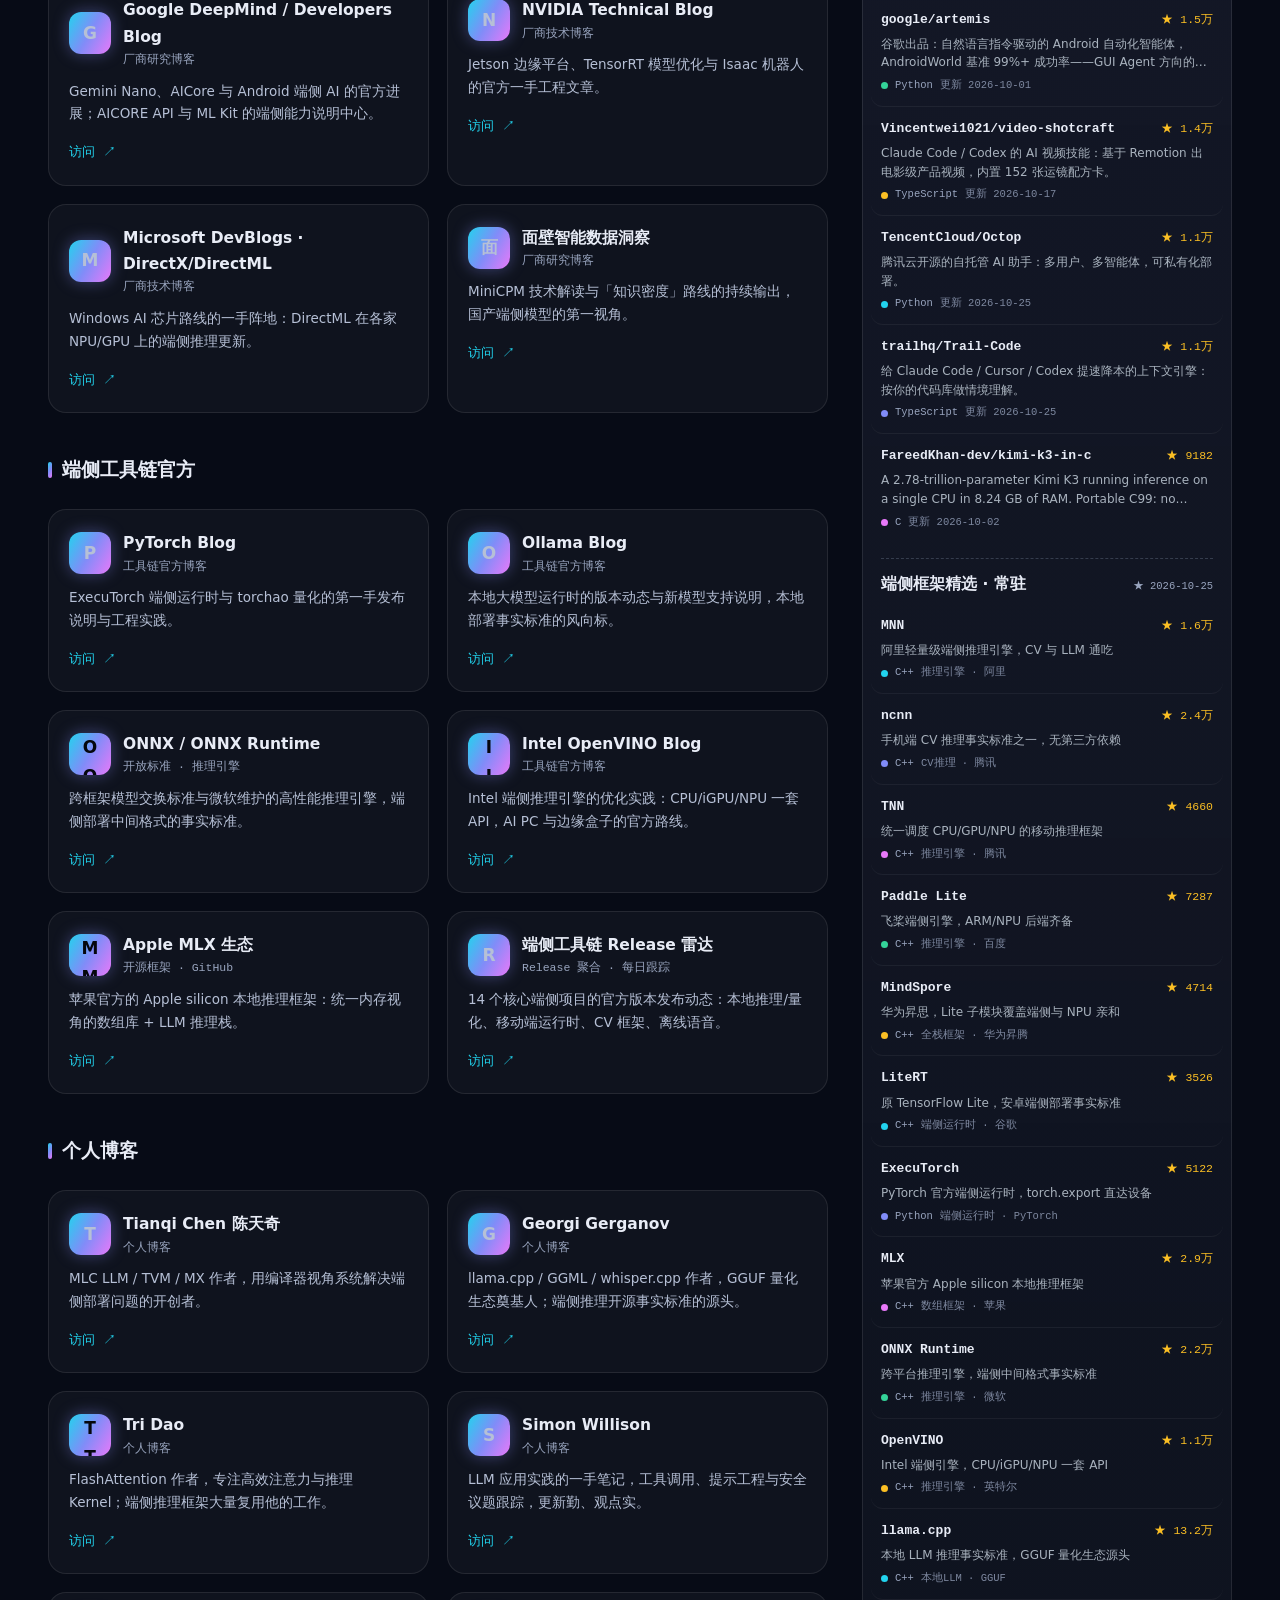
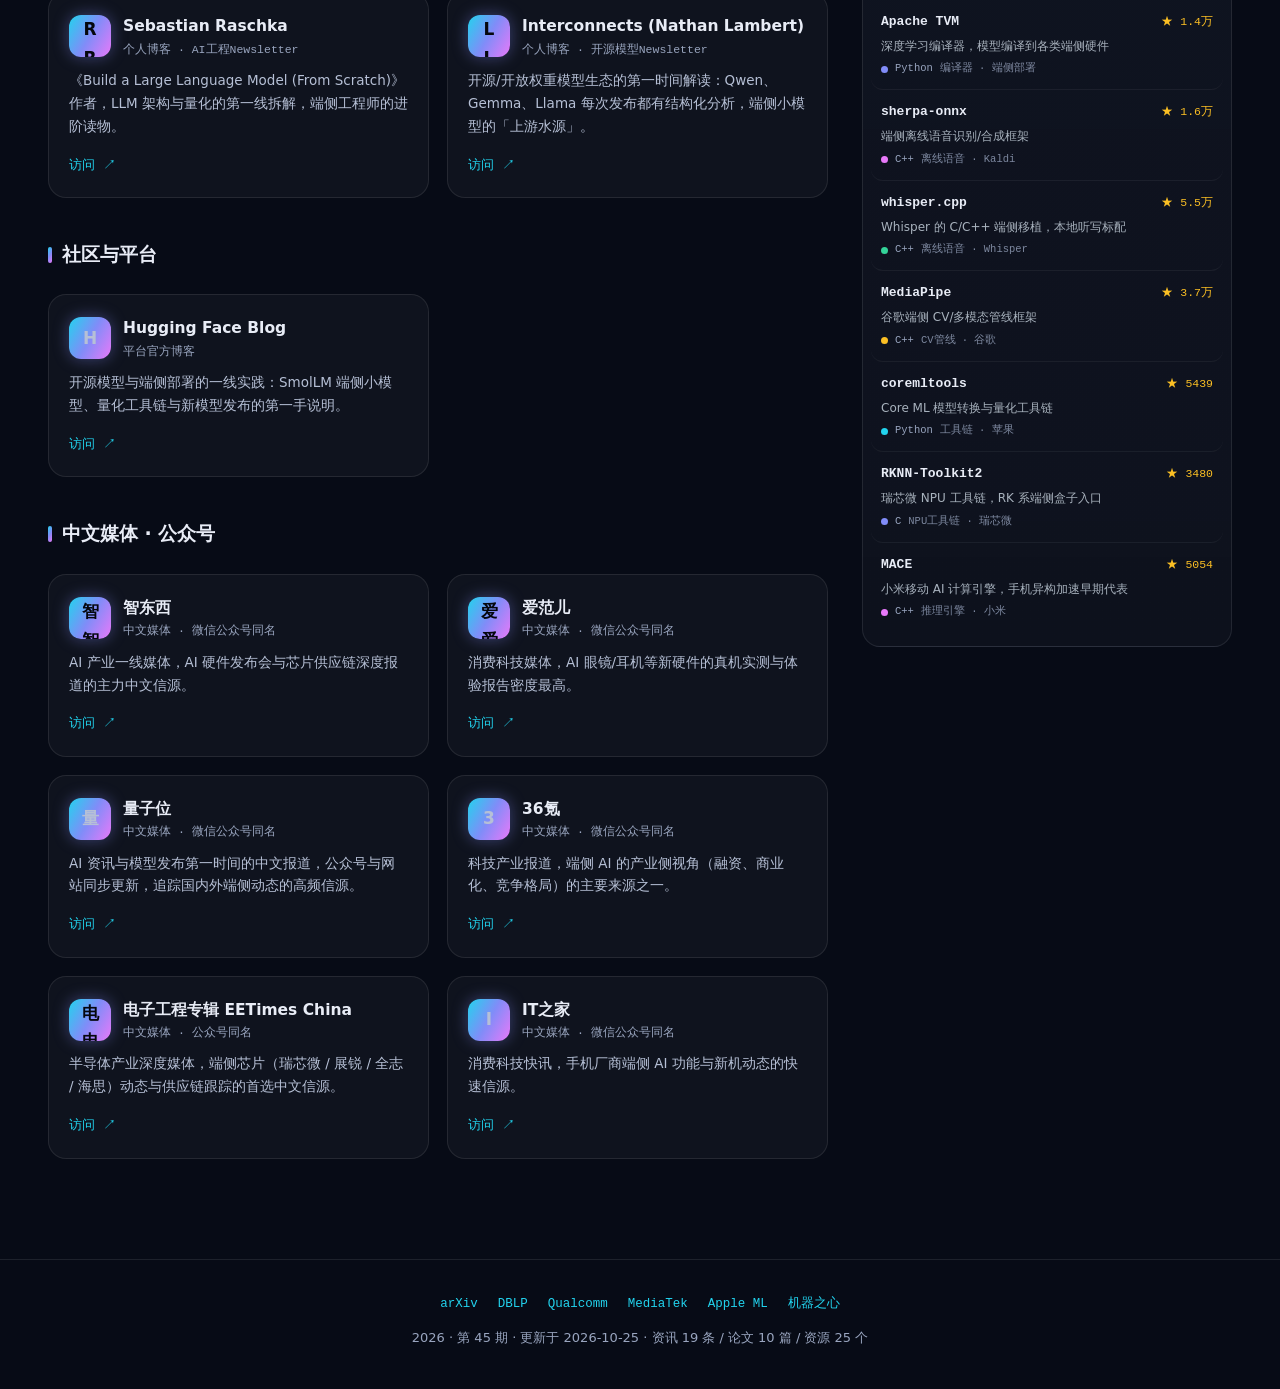
==== commit 5fb202bc: "网站更新：历史期时间线恢复显示与内容修订" ====
--- a/index.html
+++ b/index.html
@@ -37,7 +37,7 @@
           <div class="stat"><b id="stat-news">0</b><span>近 7 天资讯</span></div>
           <div class="stat"><b id="stat-papers">0</b><span>科研论文</span></div>
           <div class="stat"><b id="stat-res">0</b><span>知识资源</span></div>
-          <div class="stat"><b id="stat-weeks">39</b><span>本期期数 / 2026</span></div>
+          <div class="stat"><b id="stat-weeks">—</b><span>本期期数 / 2026</span></div>
         </div>
       </div>
       <div class="hero-right" id="hero-viz"></div>
@@ -79,6 +79,7 @@
           <div id="k-weekly"></div>
           <h3 class="sub-h">博客</h3>
           <div id="res-zone"></div>
+          <div id="k-dynamic"></div>
         </div>
         <aside class="k-right">
           <div class="gh-panel" id="gh-panel"></div>
--- a/css/style.css
+++ b/css/style.css
@@ -91,12 +91,6 @@
 }
 .site-nav a:hover { color: var(--text); background: var(--panel-strong); text-decoration: none; }
 .site-nav a.active { color: #fff; background: rgba(129, 140, 248, 0.16); box-shadow: inset 0 0 0 1px rgba(129, 140, 248, 0.35); }
-.issue-chip {
-  font-family: var(--mono); font-size: 12px; color: var(--accent);
-  border: 1px solid rgba(34, 211, 238, 0.35); border-radius: 999px;
-  padding: 4px 12px; white-space: nowrap;
-  background: rgba(34, 211, 238, 0.07);
-}
 .issue-select {
   font-family: var(--mono); font-size: 12px; color: var(--accent);
   border: 1px solid rgba(34, 211, 238, 0.35); border-radius: 999px;
@@ -275,7 +269,6 @@
     0 26px 50px -18px rgba(0, 0, 0, 0.65),
     0 0 42px -8px rgba(129, 140, 248, 0.38);
 }
-.card.is-hidden { display: none; }
 
 .card-top { display: flex; align-items: center; gap: 8px; flex-wrap: wrap; }
 .src-badge {
@@ -327,7 +320,6 @@
 .venue-pre { color: var(--text-faint); background: rgba(255,255,255,0.04); border: 1px dashed rgba(255,255,255,0.18); }
 
 /* 高亮卡（重点关注）：顶部渐变描边 */
-.card.highlight { border-top: 2px solid transparent; border-image: linear-gradient(90deg, #22d3ee, #818cf8, #e879f9) 1; border-image-slice: 0 0 0 0 fill; }
 .card.highlight::after {
   content: "重点关注"; position: absolute; top: 12px; right: -34px; transform: rotate(38deg);
   font-size: 10.5px; padding: 2px 40px; letter-spacing: 0.2em;
@@ -530,7 +522,7 @@
   position: absolute; inset: 3px; width: calc(100% - 6px); height: calc(100% - 6px);
   object-fit: contain; background: #fff; border-radius: 8px; padding: 2px;
 }
-.panel-logo img { inset: 5px; width: calc(100% - 10px); height: calc(100% - 10px); border-radius: 10px; }
+.panel-logo img { position: absolute; inset: 5px; width: calc(100% - 10px); height: calc(100% - 10px); object-fit: contain; border-radius: 10px; }
 
 /* 博客详情面板: 头部 + 文章列表 + 分页 */
 .res-detail-head { display: flex; gap: 14px; align-items: center; margin: 2px 0 14px; }
@@ -540,7 +532,6 @@
 .panel-logo::before { content: attr(data-letter); font-size: 21px; font-weight: 800; color: var(--text-dim); }
 .panel-logo.noimg { background: var(--grad); }
 .panel-logo.noimg::before { color: #05070d; }
-.panel-logo img { position: absolute; inset: 5px; width: calc(100% - 10px); height: calc(100% - 10px); object-fit: contain; }
 .post-head { display: flex; align-items: baseline; gap: 10px; margin: 18px 0 10px; font-size: 15px; font-weight: 700; }
 .post-head span { font-size: 11.5px; color: var(--text-faint); font-weight: 400; }
 .post-item { display: flex; gap: 10px; padding: 10px 12px; border-radius: 12px; border: 1px solid var(--border); background: rgba(255,255,255,0.025); margin-bottom: 8px; text-decoration: none; transition: border-color 0.25s, transform 0.25s; }
@@ -665,7 +656,6 @@
 }
 @media (max-width: 860px) {
   .site-header { padding: 12px 16px; gap: 12px; flex-wrap: wrap; }
-  .issue-chip { order: 3; }
   .issue-select { order: 4; }
   .site-nav { order: 2; margin-left: 0; width: 100%; }
   .hero { padding: 44px 18px 26px; }
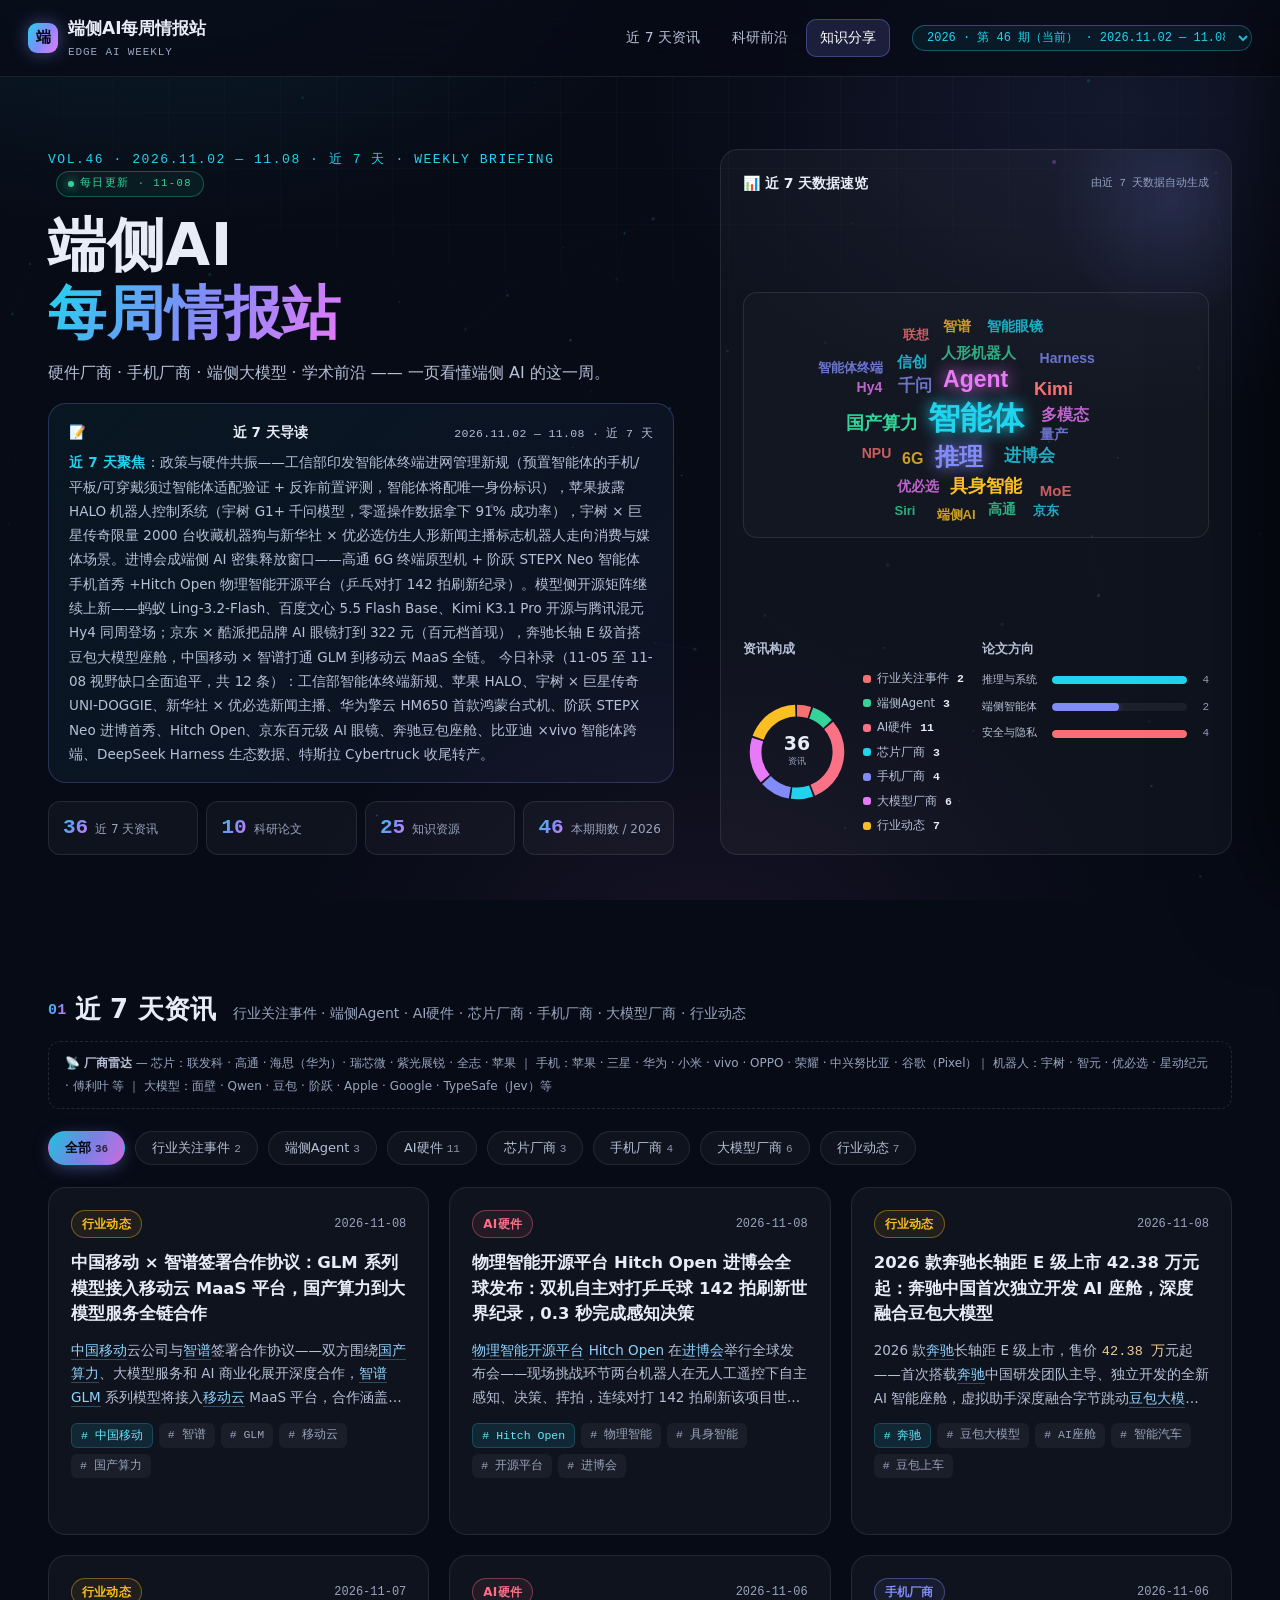
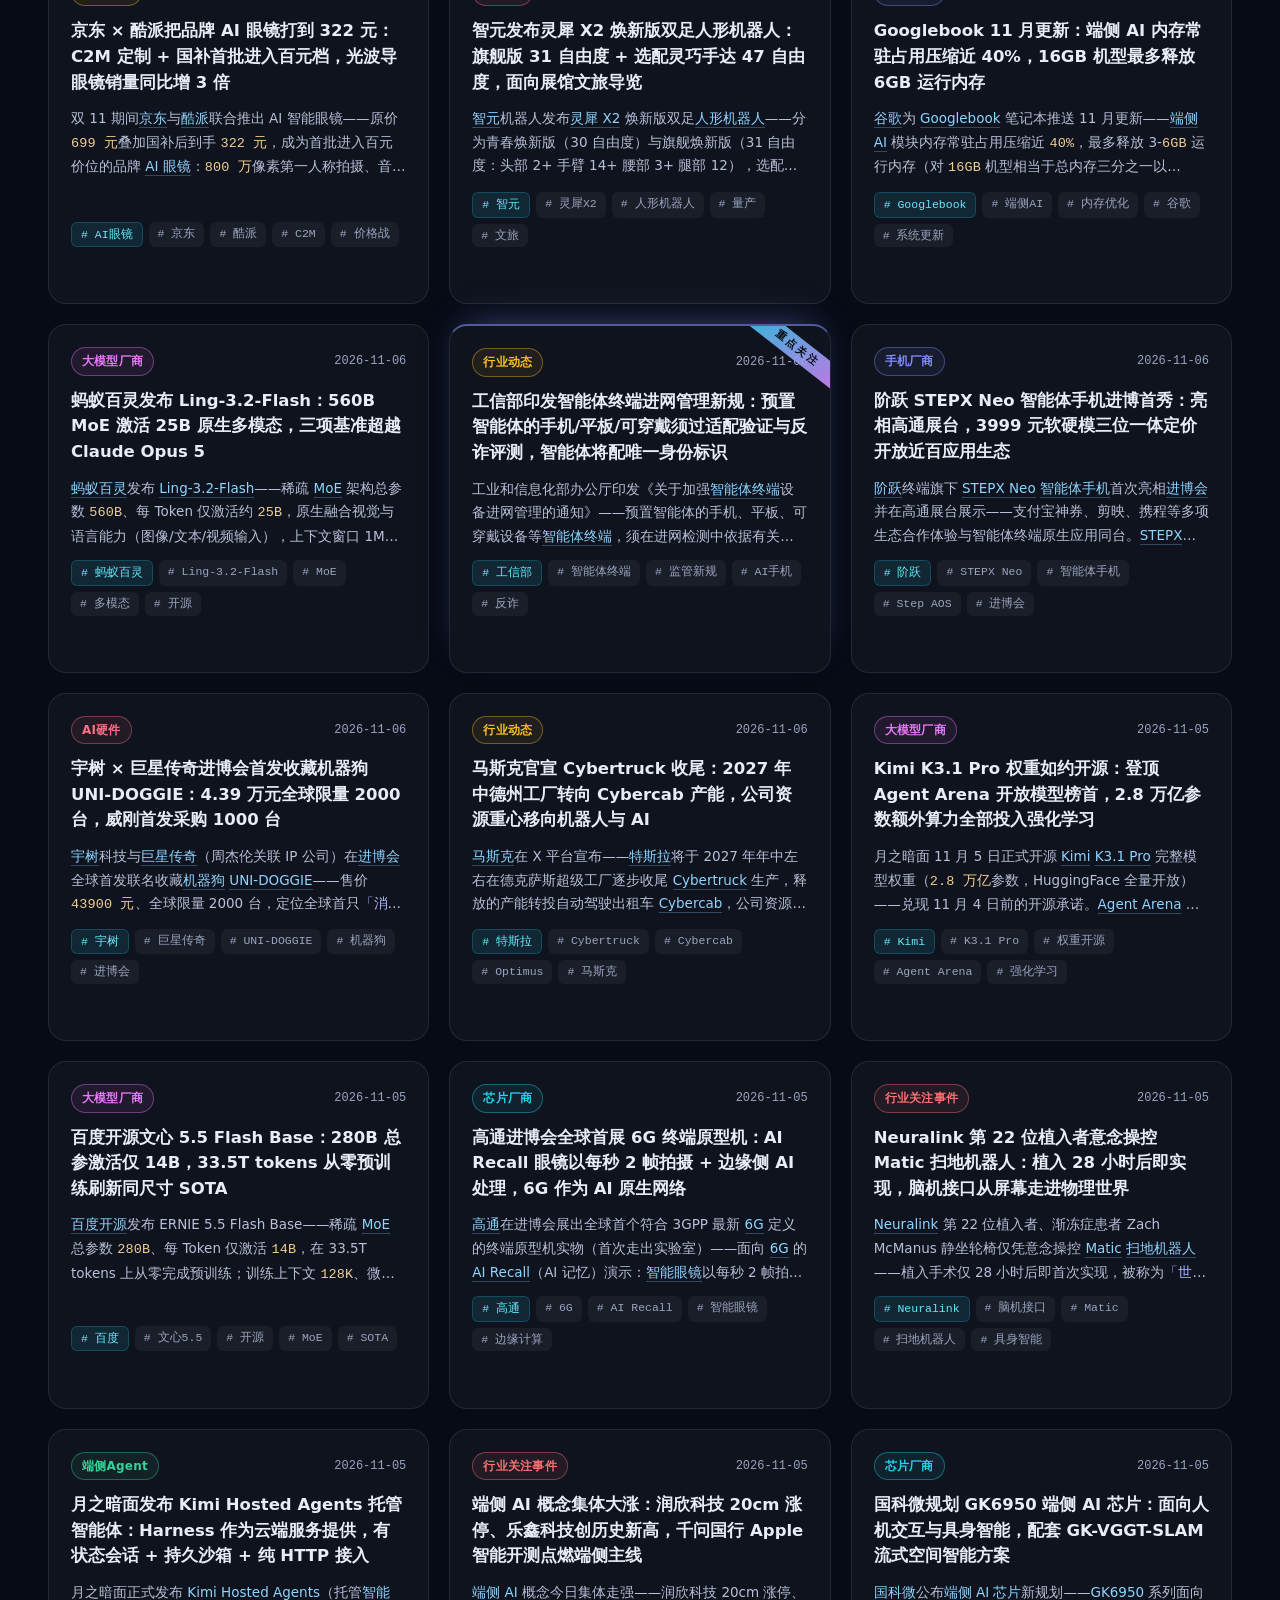
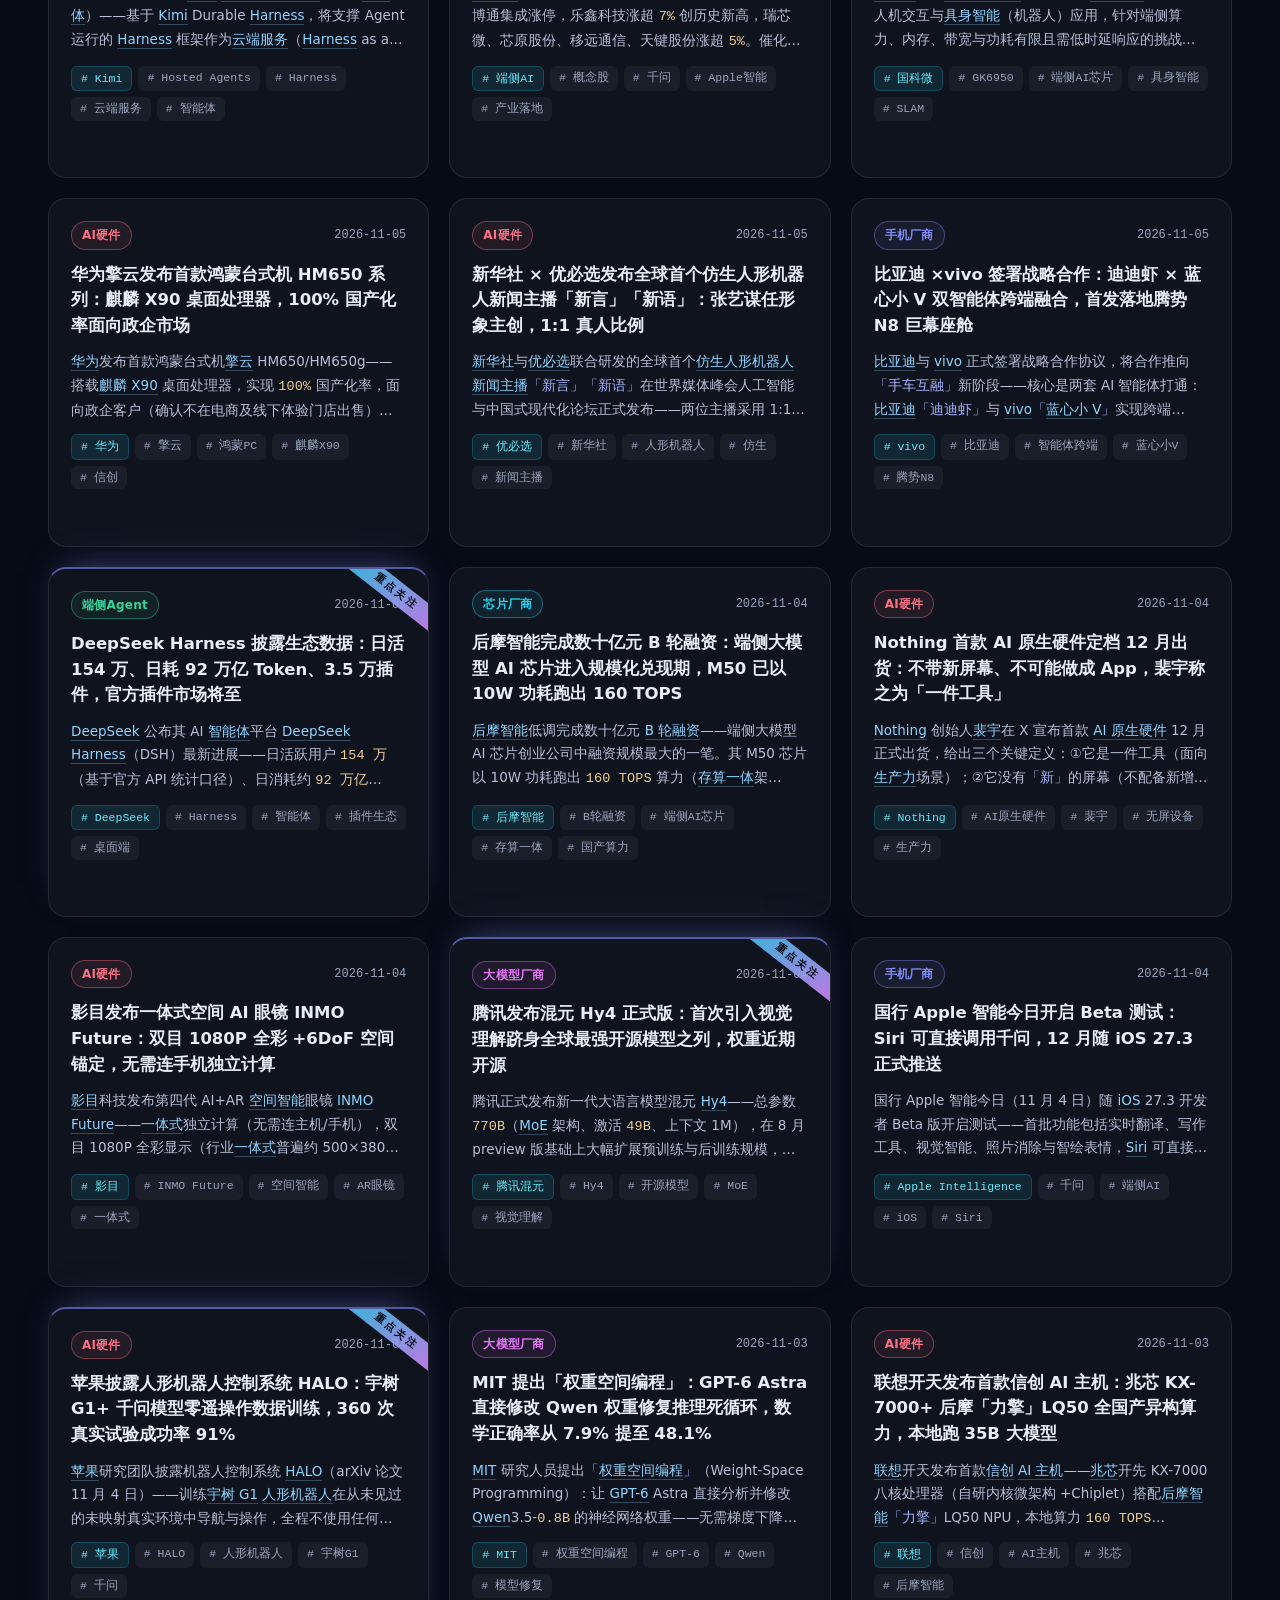
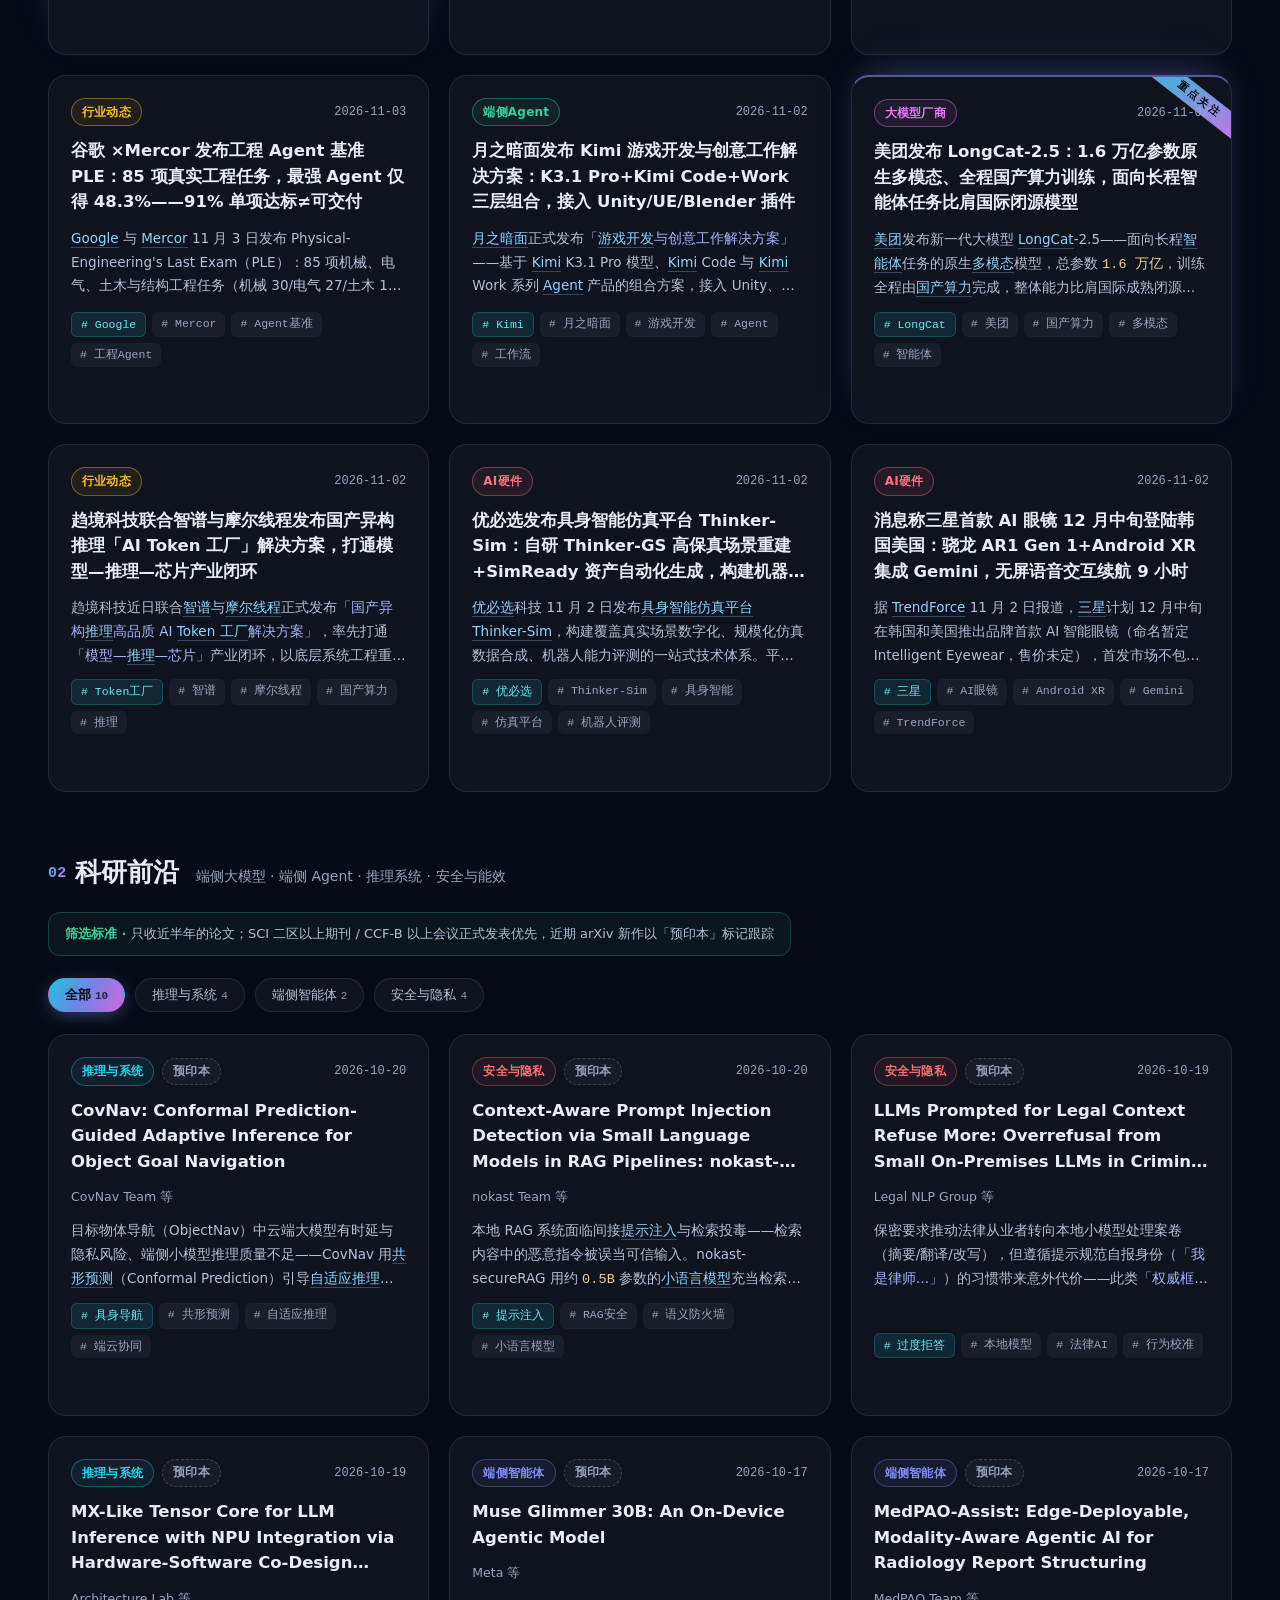
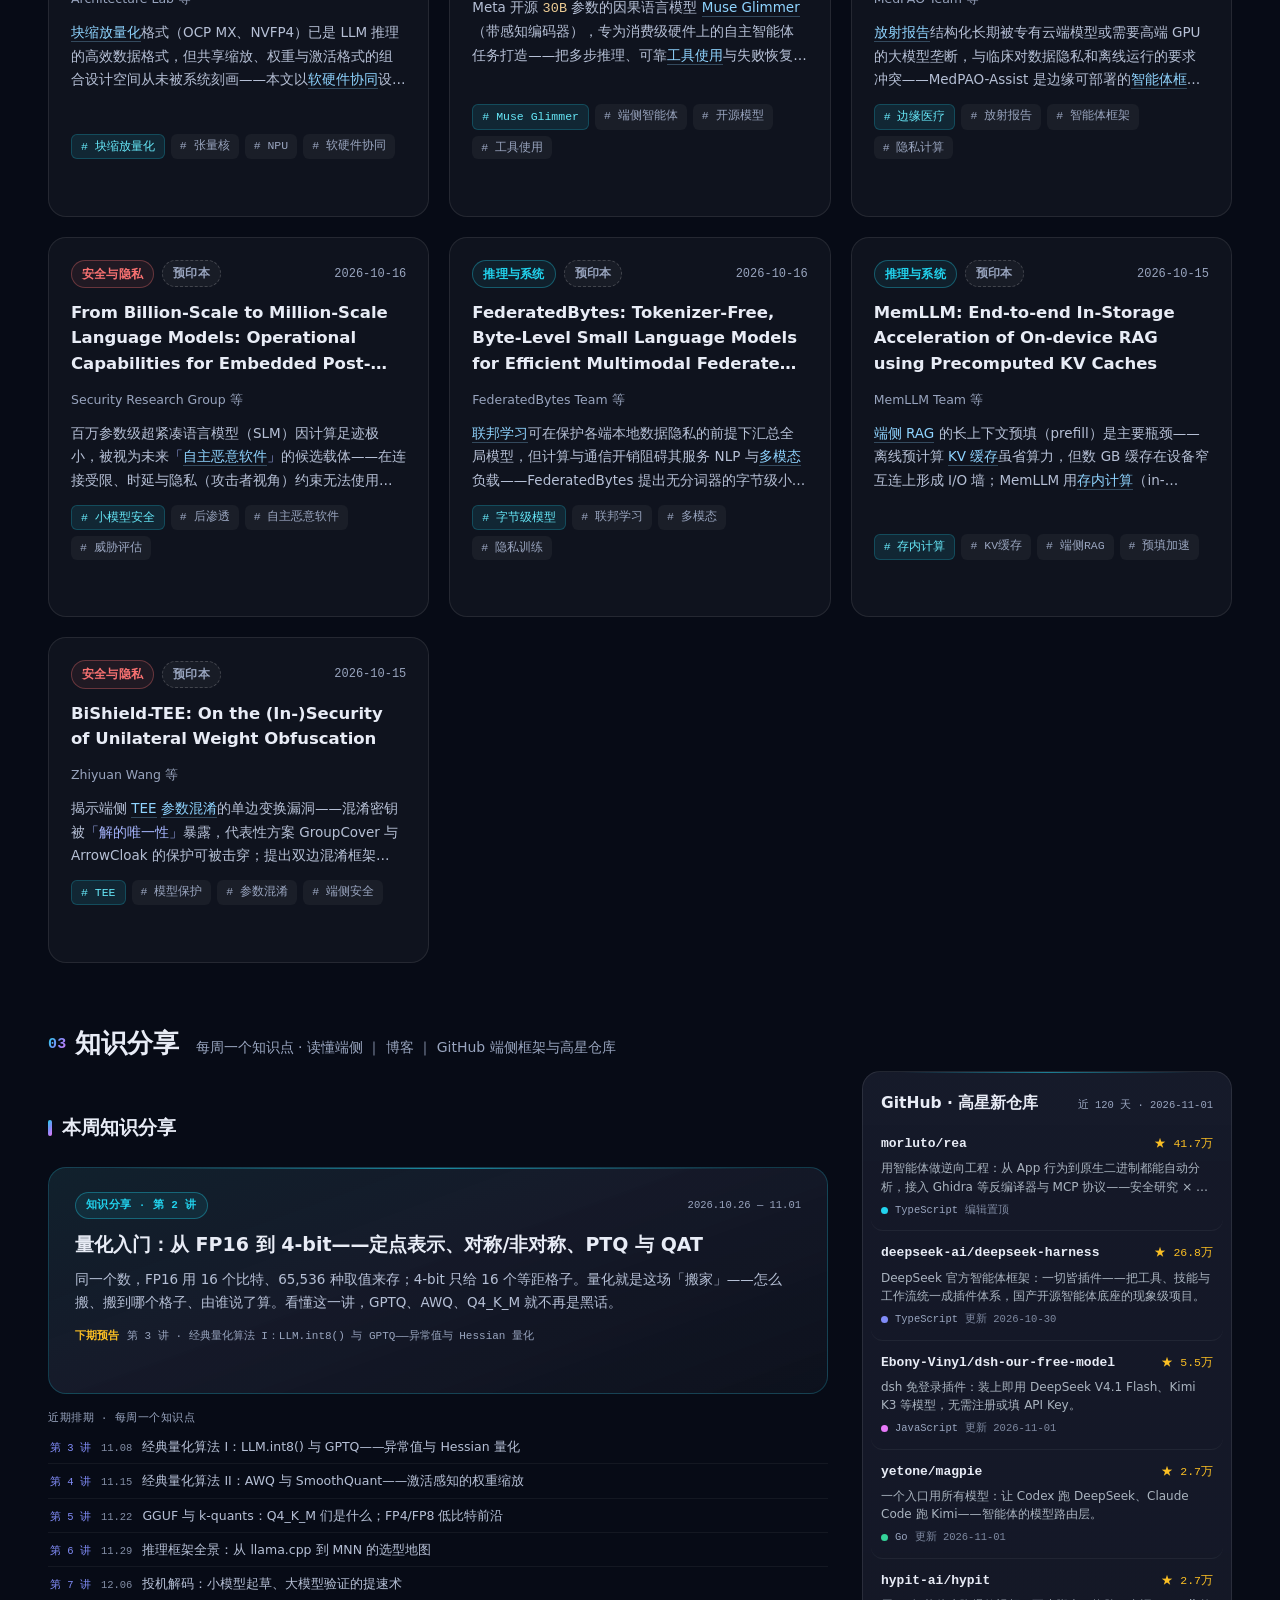
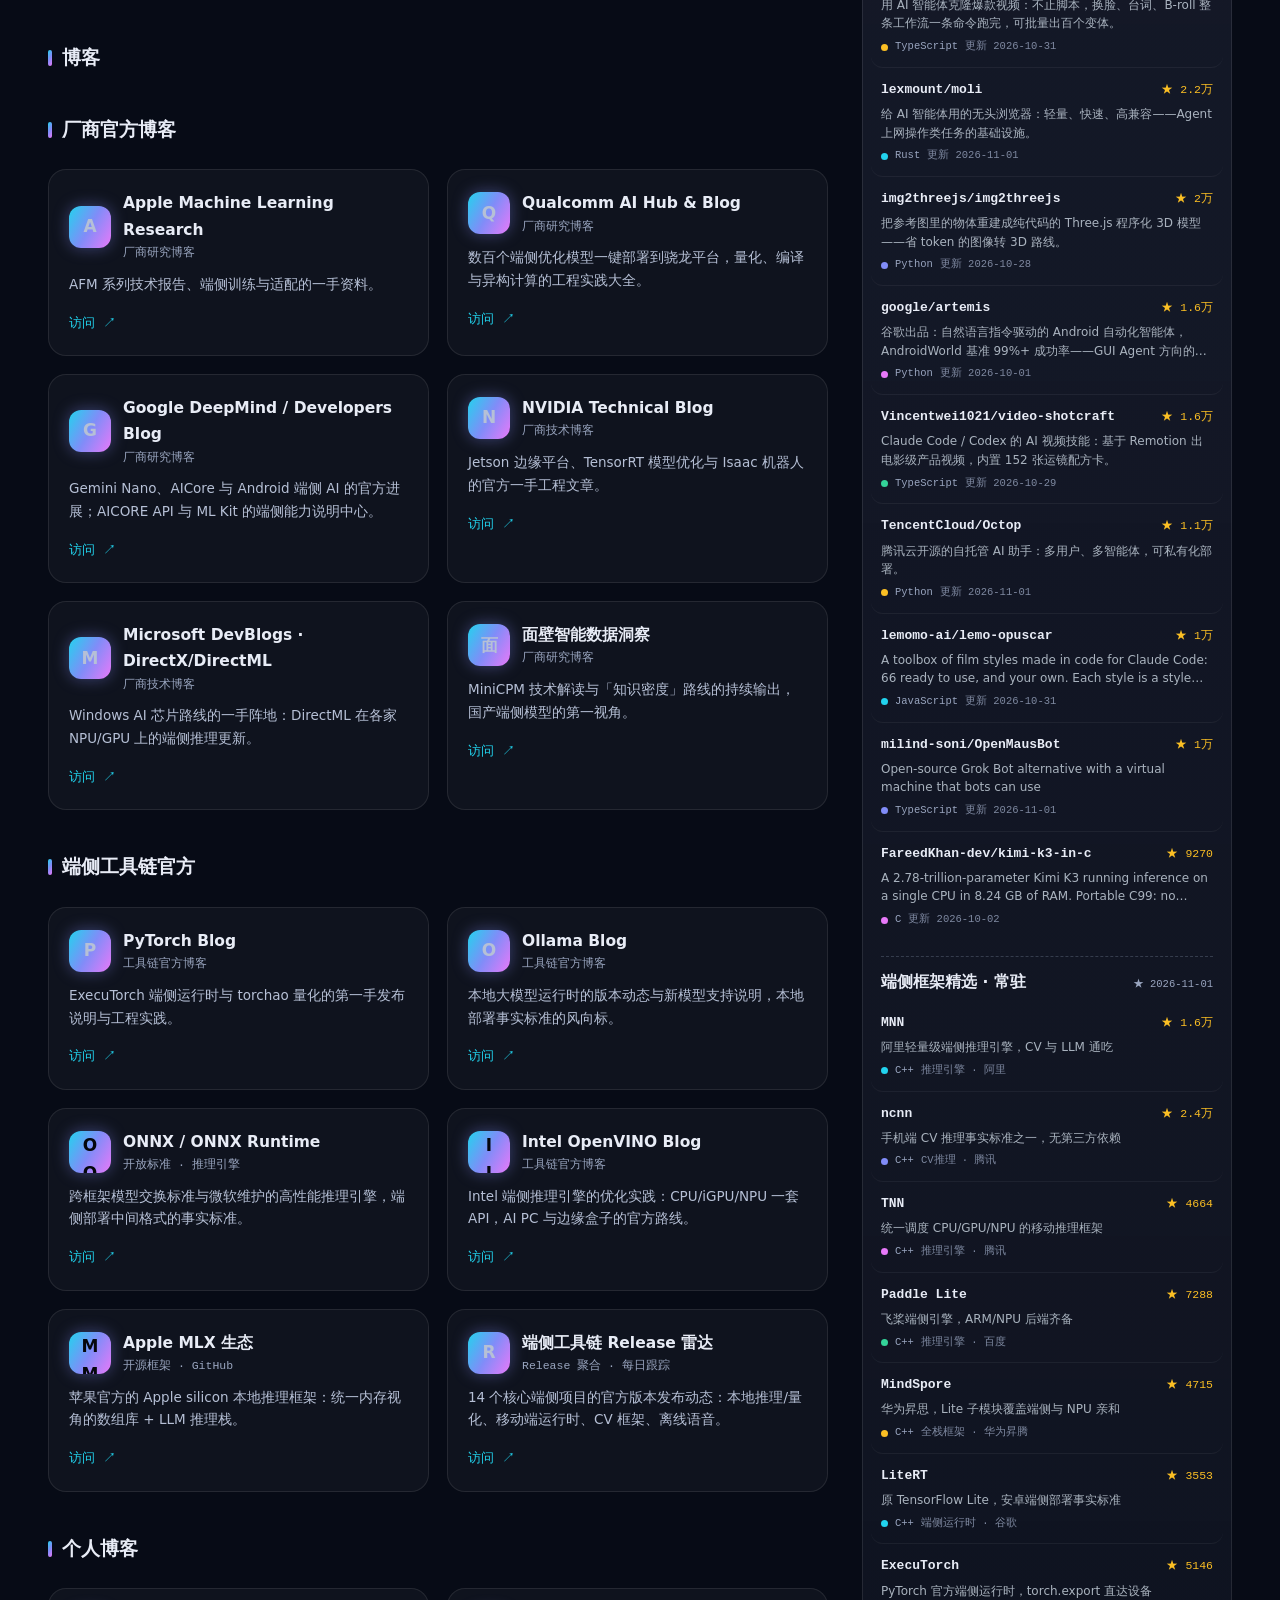
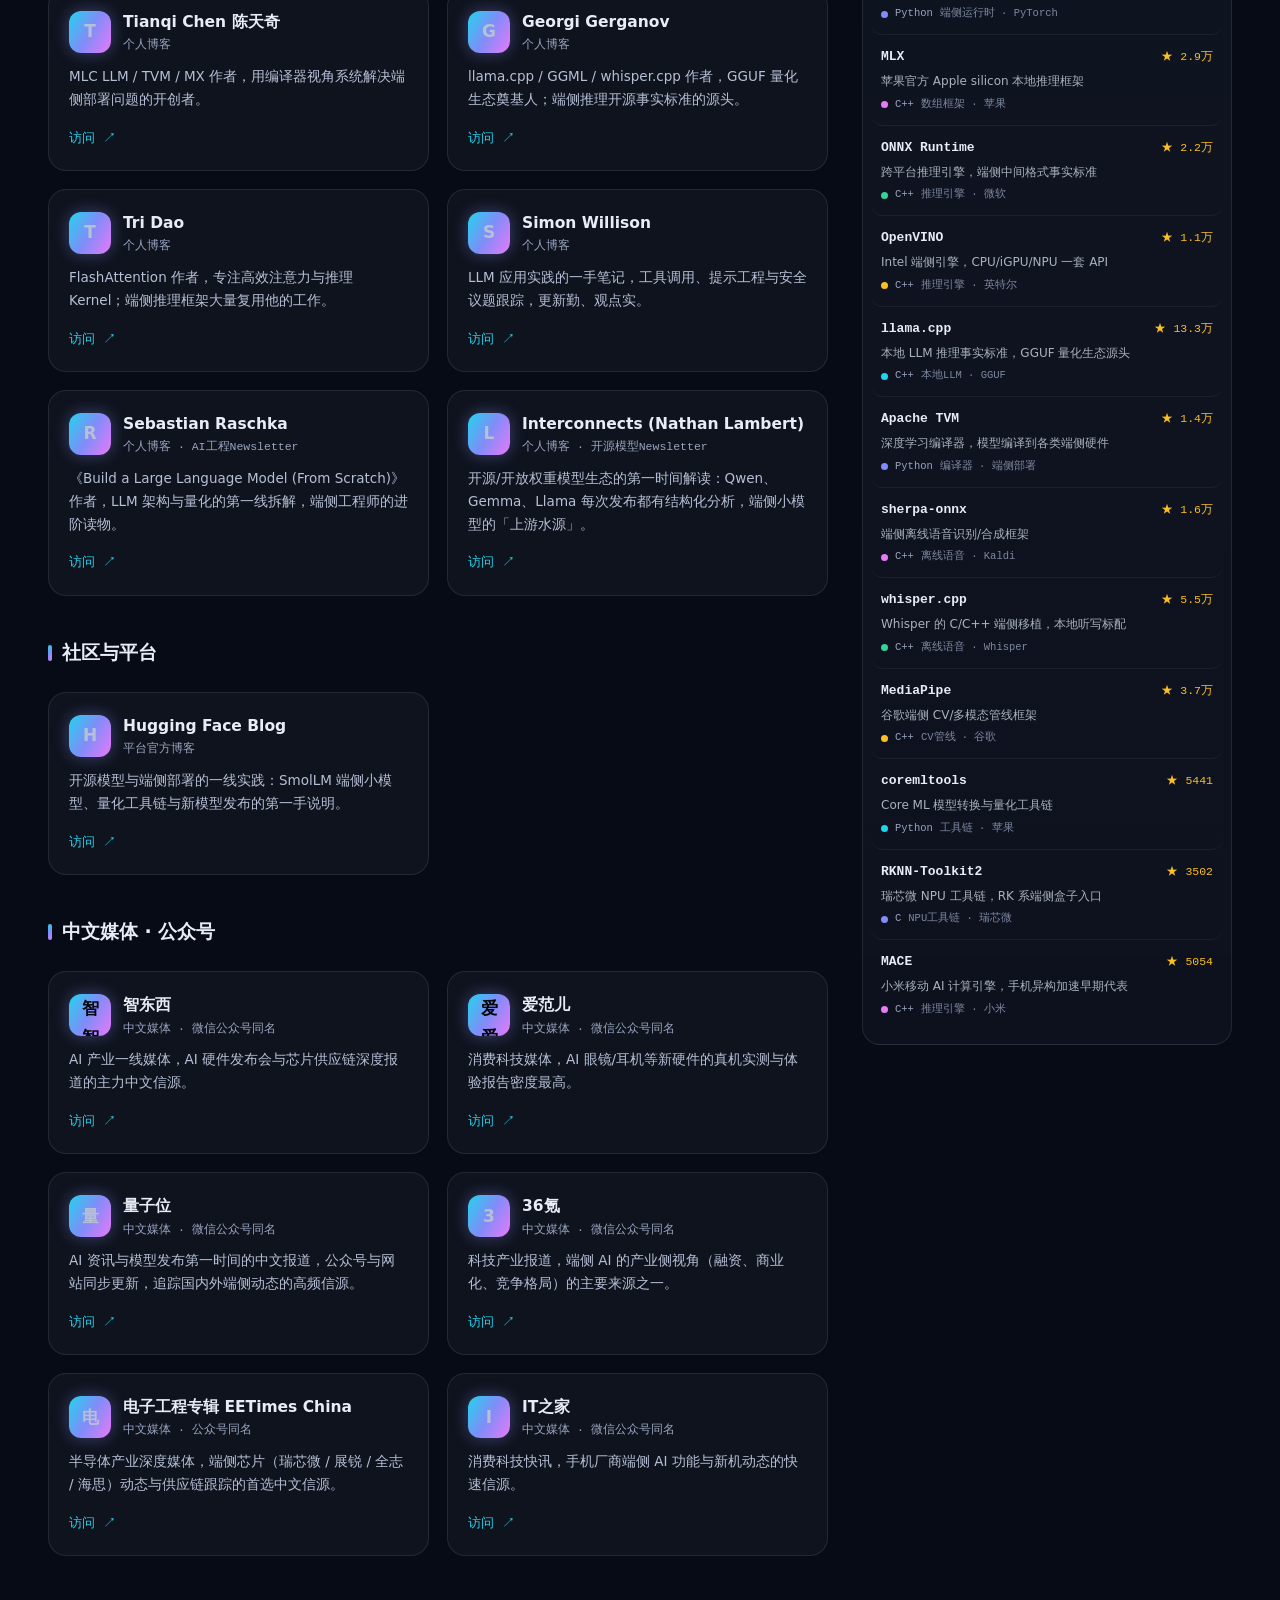
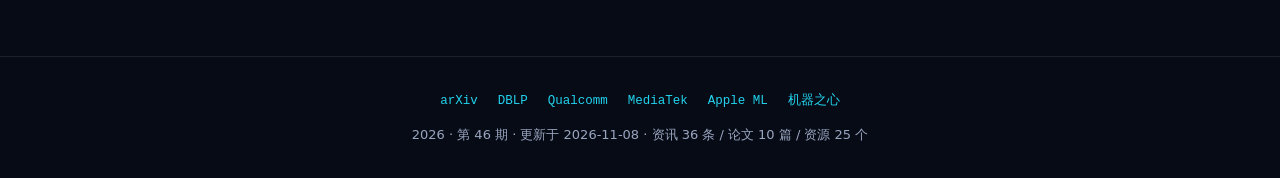
==== commit 408560a1: "架构加固发布: 归档勘误11条(44期+3/45期+8)+前端模块失败提示条; 发布前置门禁(healthcheck+strict+audit)首次启用" ====
--- a/index.html
+++ b/index.html
@@ -109,11 +109,32 @@
     <div class="panel-body" id="panel-body"></div>
   </aside>
 
-  <script src="js/data.js"></script>
-  <script src="js/archive/manifest.js"></script>
-  <script src="js/github_repos.js"></script>
-  <script src="js/blogs.js"></script>
+  <script src="js/data.js" onerror="window.__loadFail=(window.__loadFail||[]).concat(['资讯数据'])"></script>
+  <script src="js/archive/manifest.js" onerror="window.__loadFail=(window.__loadFail||[]).concat(['往期数据'])"></script>
+  <script src="js/github_repos.js" onerror="window.__loadFail=(window.__loadFail||[]).concat(['开源雷达'])"></script>
+  <script src="js/blogs.js" onerror="window.__loadFail=(window.__loadFail||[]).concat(['博客库'])"></script>
   <script src="js/app.js"></script>
+  <script>
+    // 模块加载失败提示（2026-11-08）：辅助数据 404/网络失败此前静默回退，
+    // 用户无从知道某模块未加载——统一在页面顶部显示可关闭提示条
+    (function () {
+      window.addEventListener("DOMContentLoaded", function () {
+        var fails = window.__loadFail || [];
+        if (!fails.length) return;
+        var bar = document.createElement("div");
+        bar.className = "load-fail-bar";
+        bar.style.cssText = "position:sticky;top:0;z-index:999;background:#5c2e2e;color:#f3d9d9;padding:8px 16px;font-size:13px;display:flex;gap:12px;align-items:center;";
+        var span = document.createElement("span");
+        span.textContent = "部分内容加载失败：" + fails.join("、") + "。刷新重试，或检查网络后访问对应板块。";
+        var btn = document.createElement("button");
+        btn.textContent = "✕";
+        btn.style.cssText = "margin-left:auto;background:none;border:1px solid #a06a6a;color:#f3d9d9;border-radius:4px;padding:2px 8px;cursor:pointer;";
+        btn.onclick = function () { bar.remove(); };
+        bar.appendChild(span); bar.appendChild(btn);
+        (document.body || document.documentElement).prepend(bar);
+      });
+    })();
+  </script>
 
   <!-- Cloudflare Web Analytics --><script defer src="https://static.cloudflareinsights.com/beacon.min.js" data-cf-beacon='{"token": "d3094157024244cfa6180e35a9a078d3"}'></script>
 </body>
--- a/css/style.css
+++ b/css/style.css
@@ -723,3 +723,13 @@
 
 /* 数字微强调: 带单位的关键参数(51%/100亿美元/17.6×/30B)等宽字体+柔和暖色, 扫读锚点 */
 .num-hl { font-family: var(--mono); color: #f0cf96; letter-spacing: 0.01em; }
+
+/* 关键语句自动提亮(v3.5): 段内结论句/里程碑句整句提亮一档——纯亮度层级(--text-dim→--text),
+   不加粗不加底色不加标记符号; 与前缀粗体/数字暖金/关键词冷蓝构成静态强调体系, 全文限 3 句。
+   句内数字换深一档金(视觉评审: 白句里的原金色对比被削弱) */
+.ks-line { color: var(--text); }
+.ks-line .num-hl { color: #e2bc82; }
+
+/* 正文日期微标(v3.5): 「10 月 28 日/2026-10-28」式时间点换等宽灰青字族,
+   事件脉络扫读锚——刻意降饱和与关键词蓝(#8fd4ff)拉开色相(视觉评审: 原青色与关键词蓝易混淆) */
+.date-hint { font-family: var(--mono); color: #9ab8c7; letter-spacing: 0.01em; }
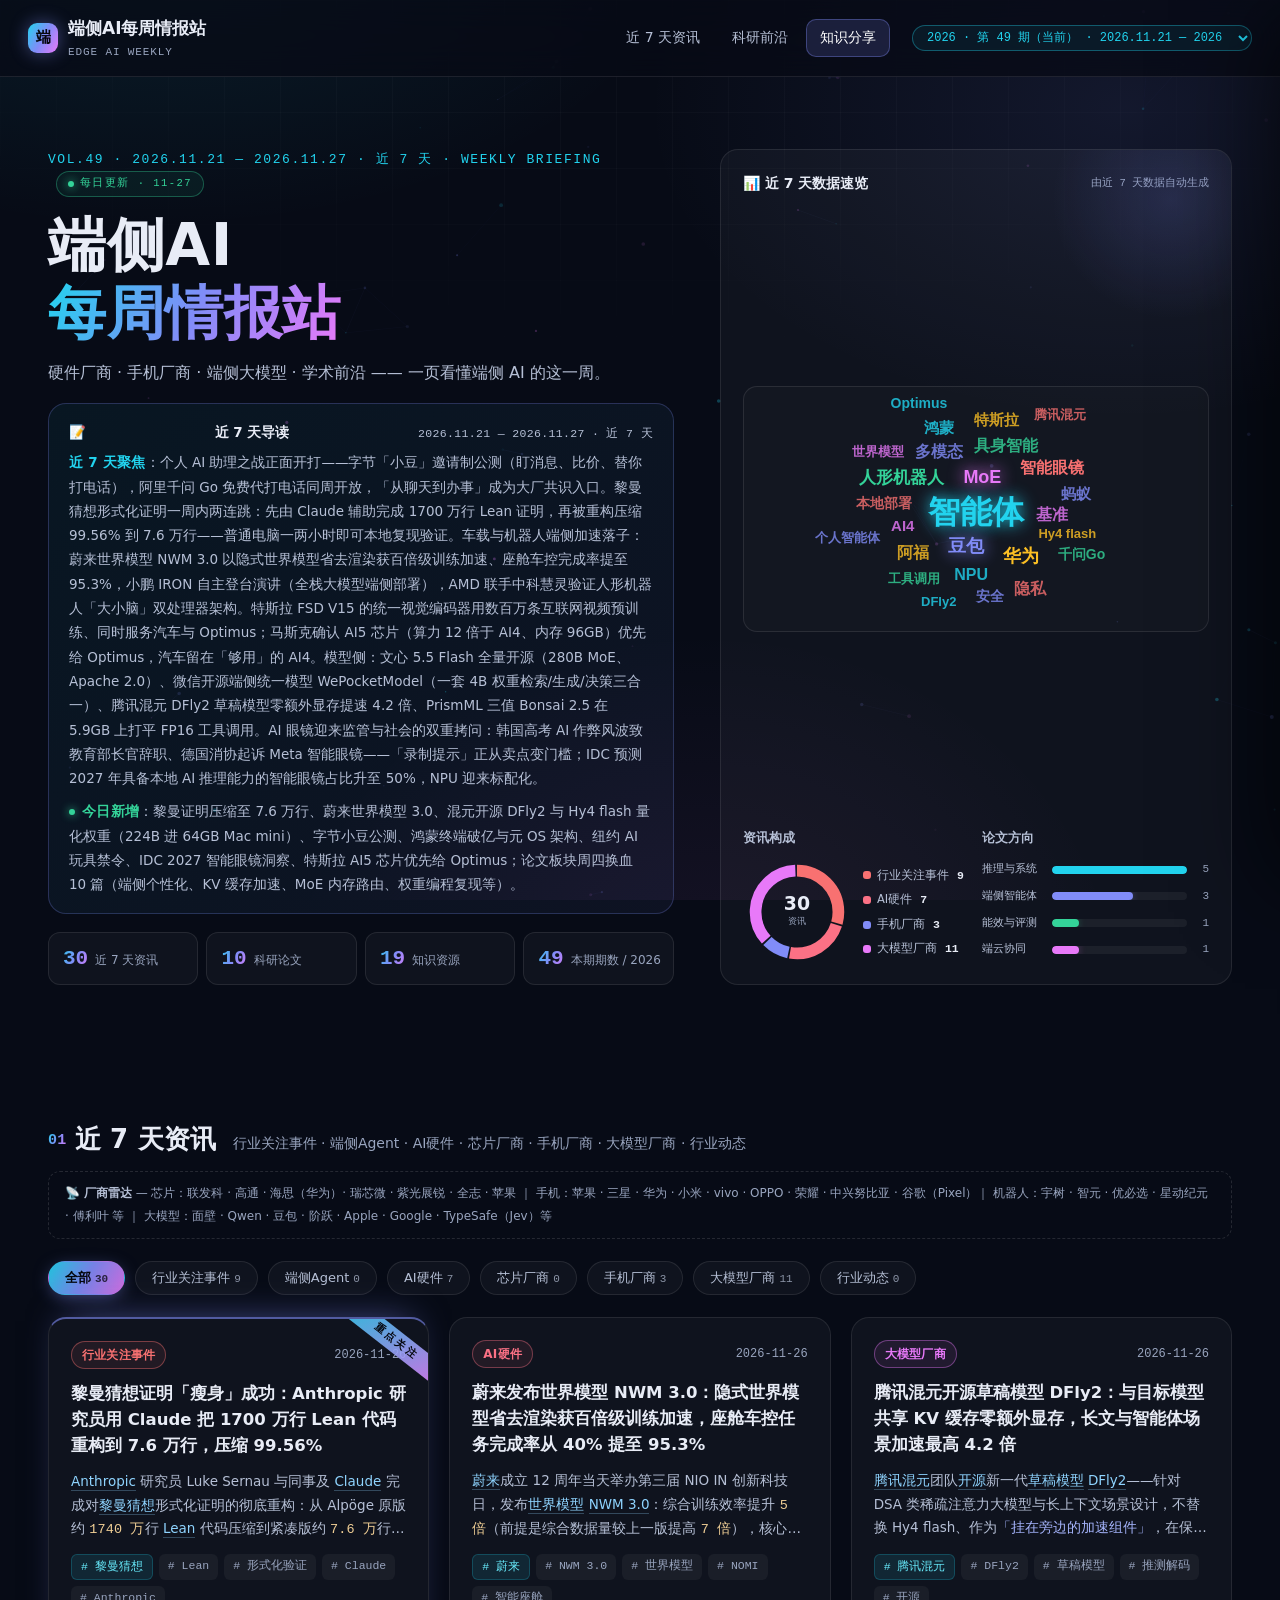
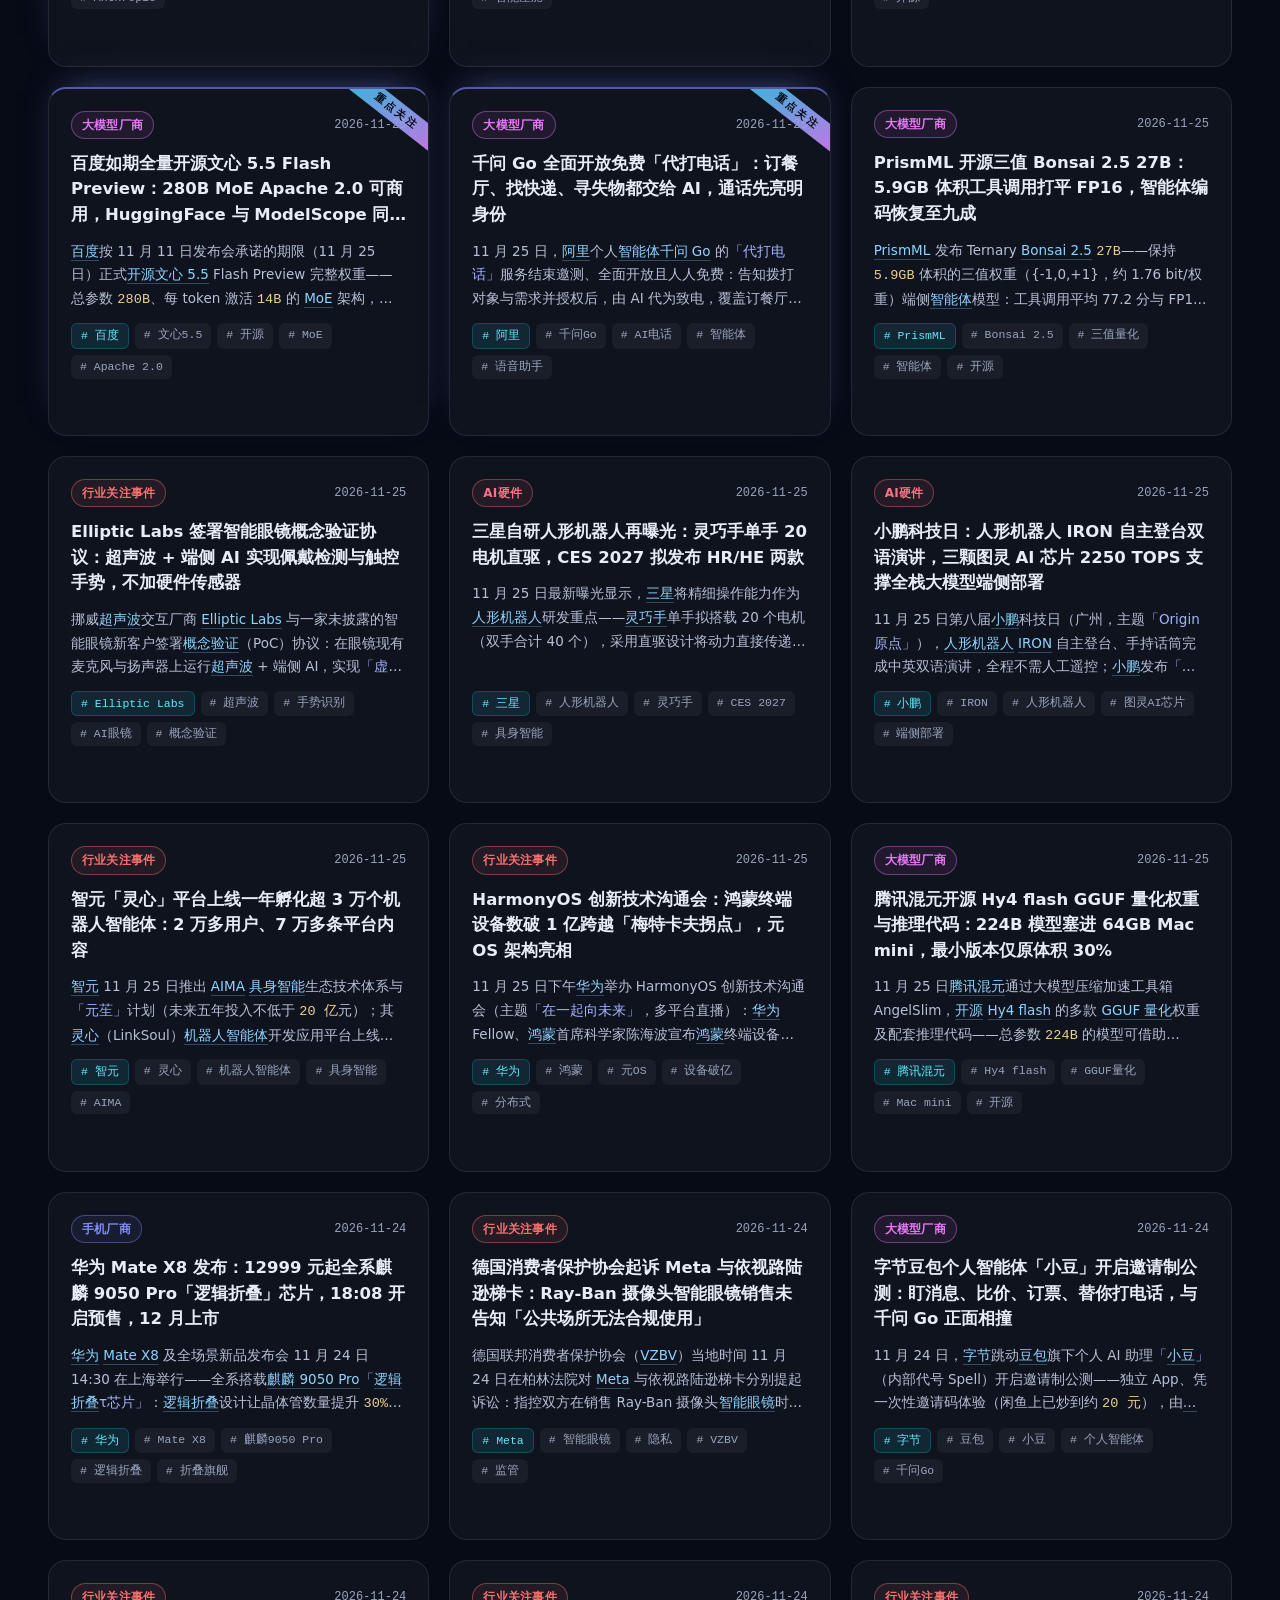
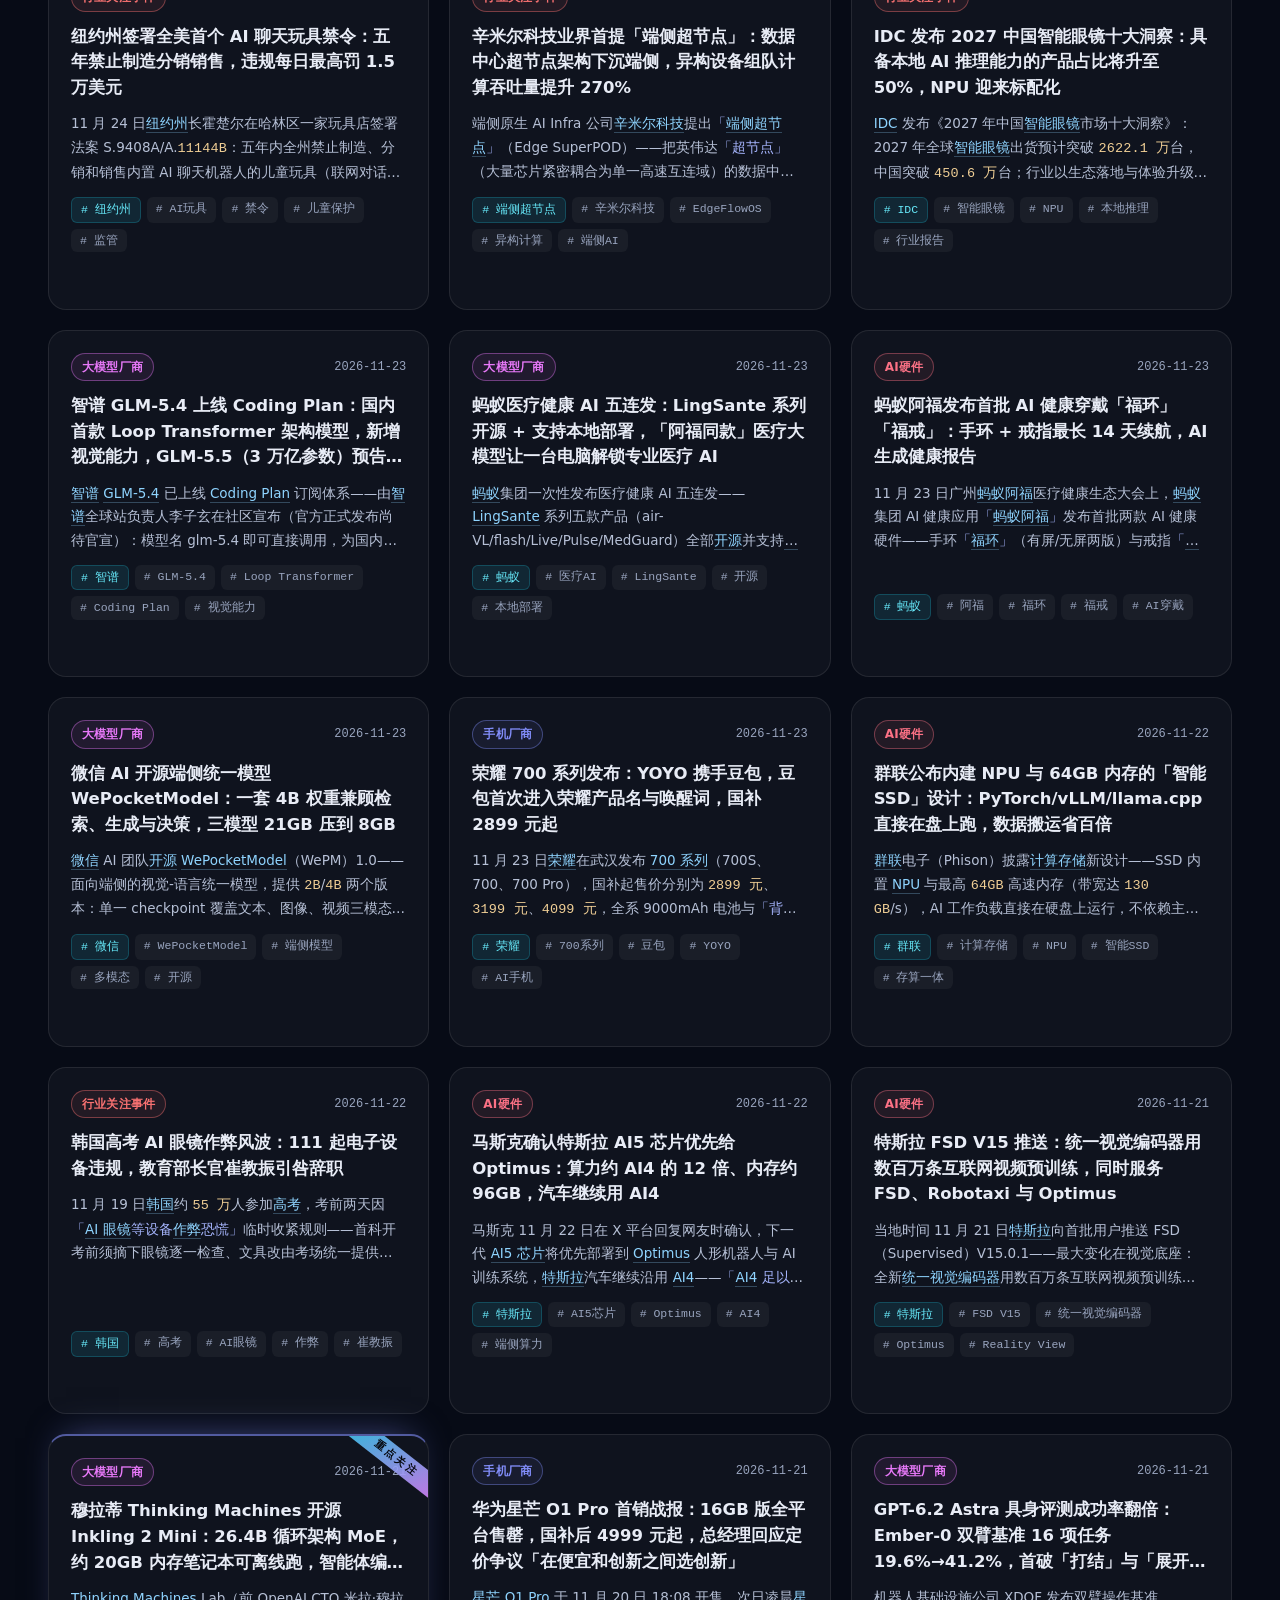
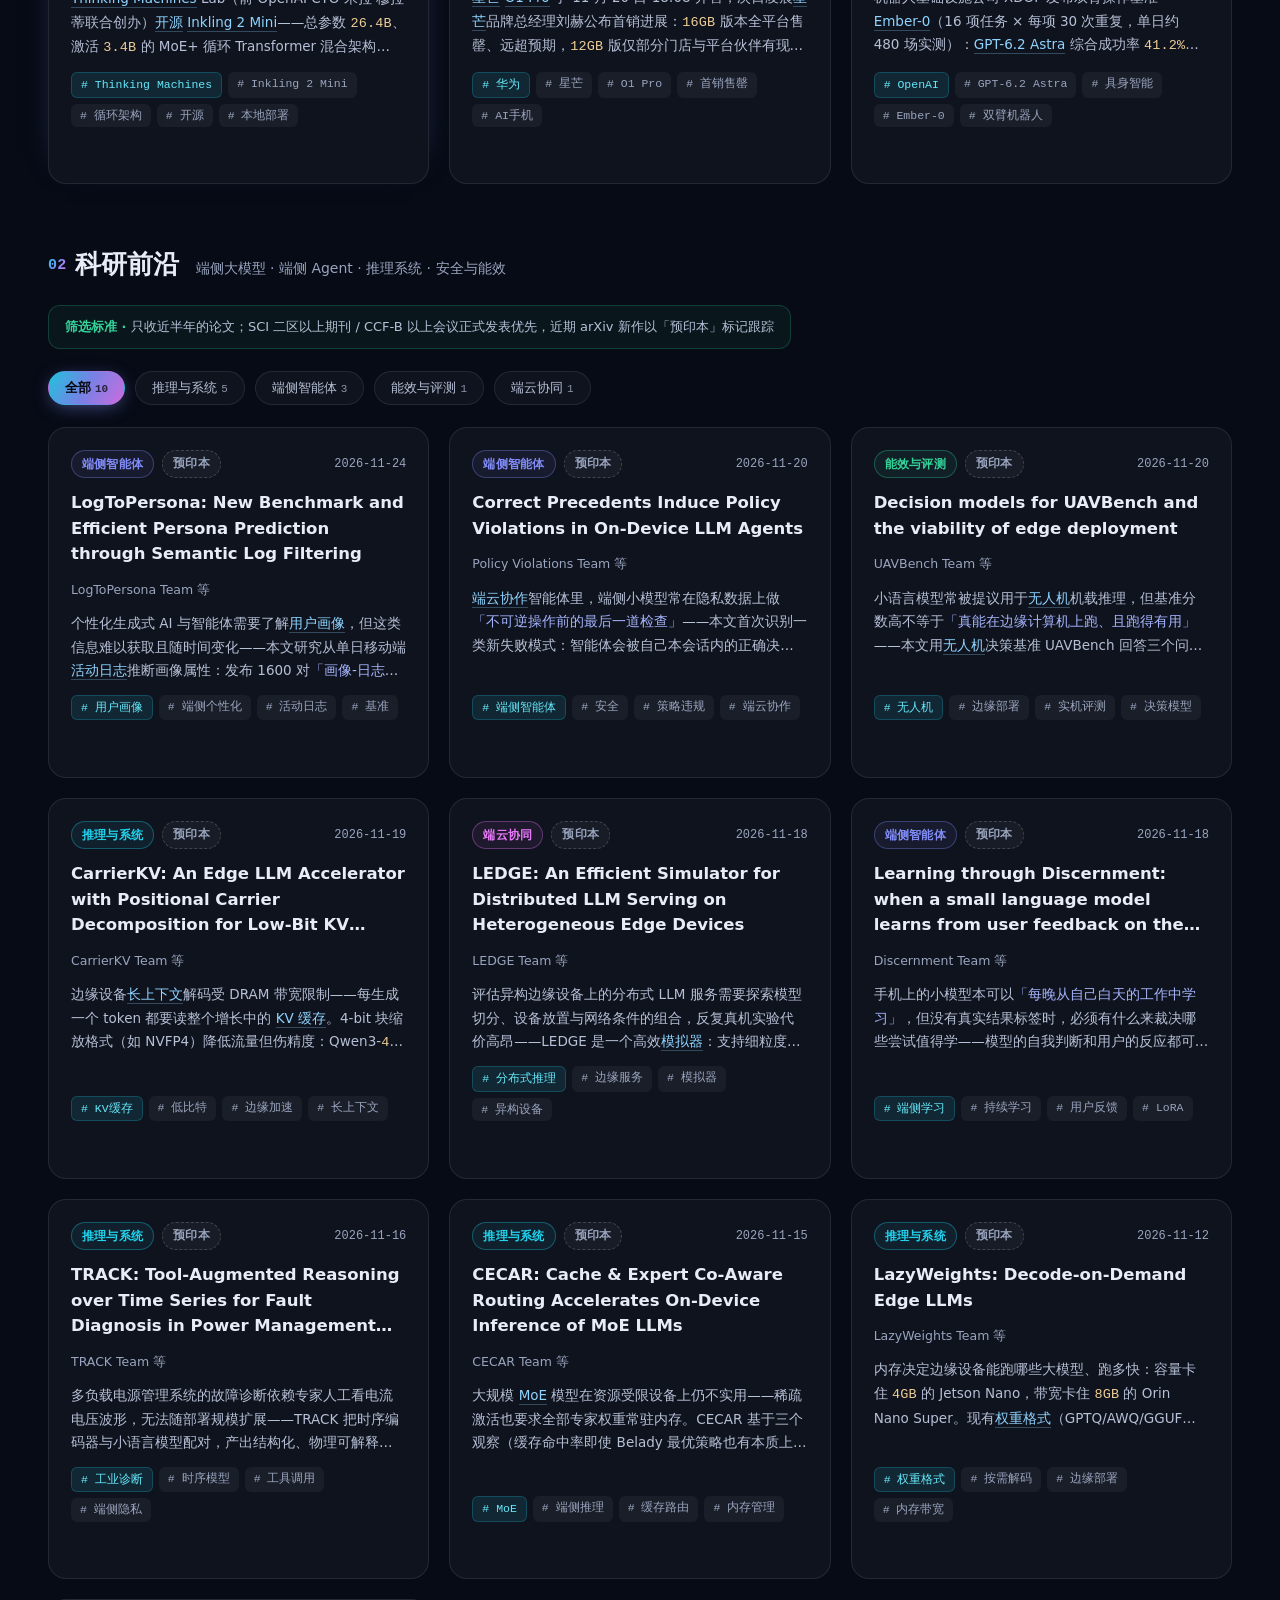
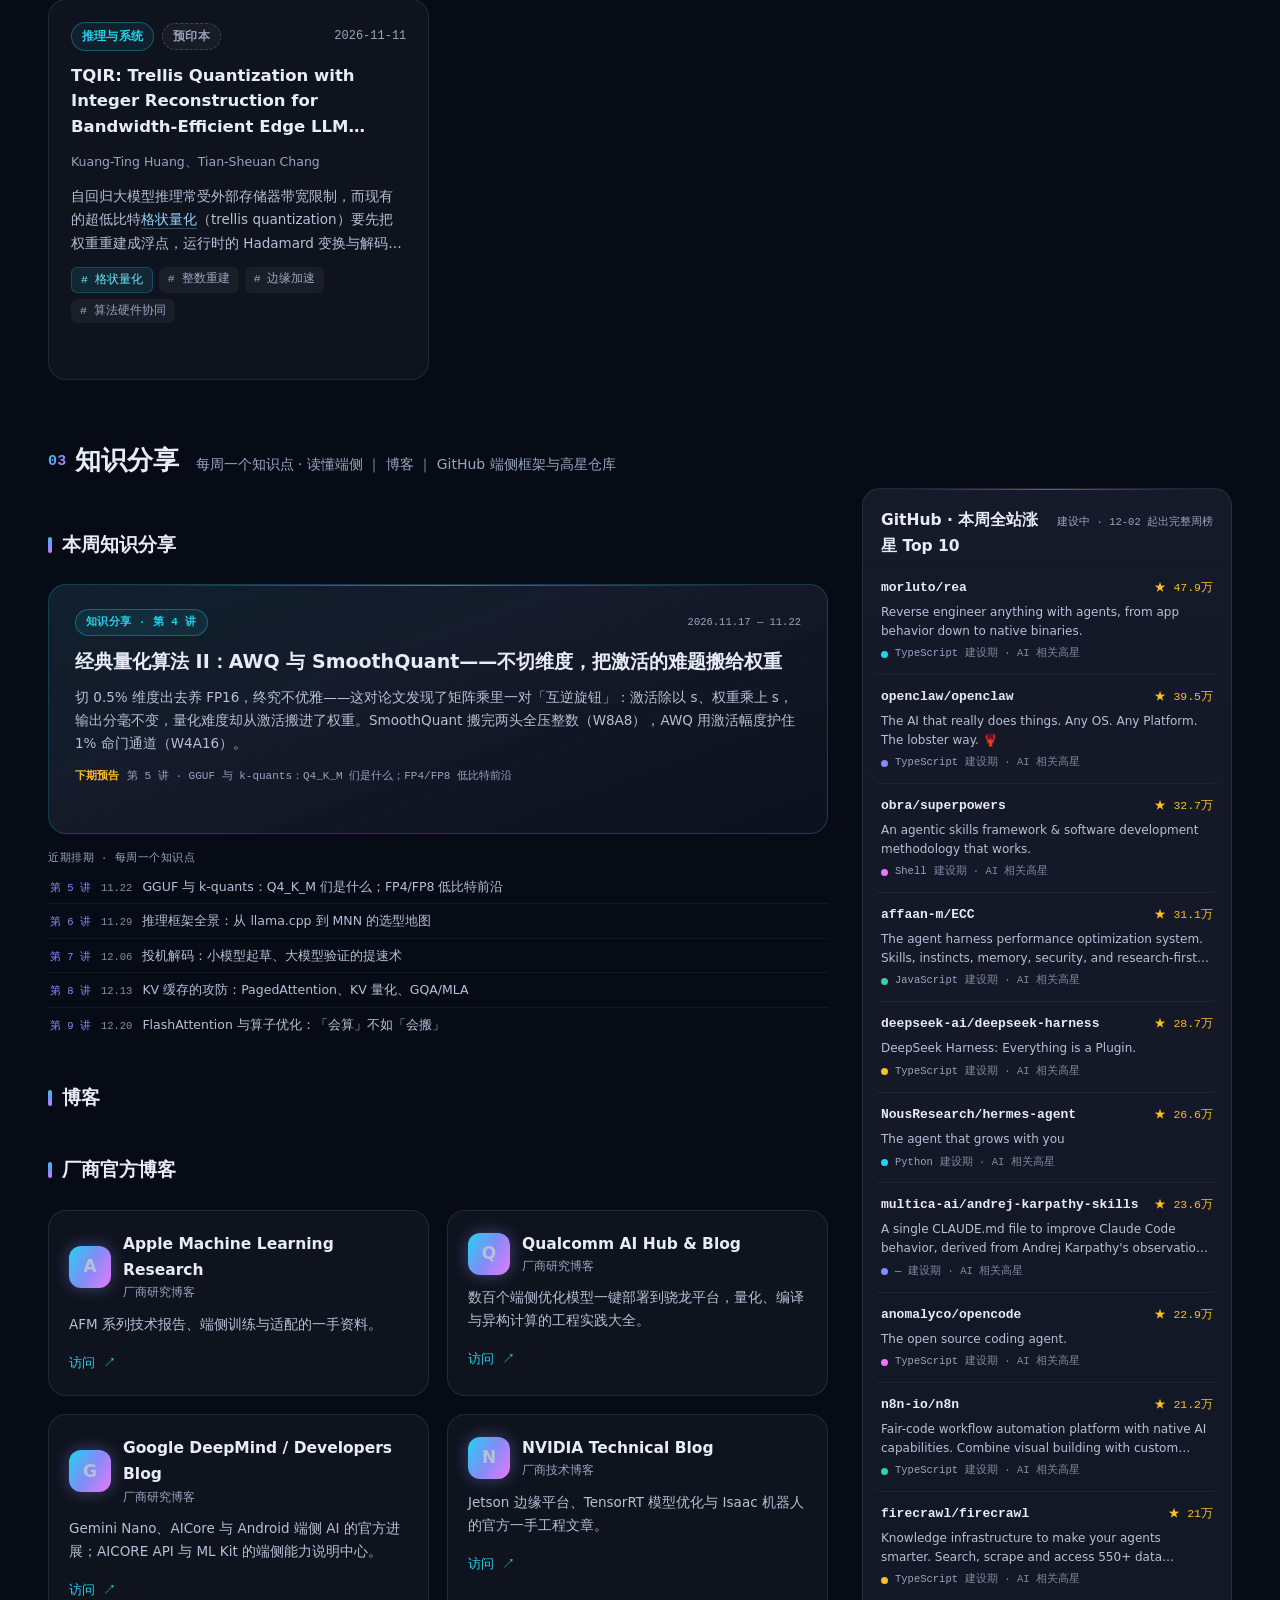
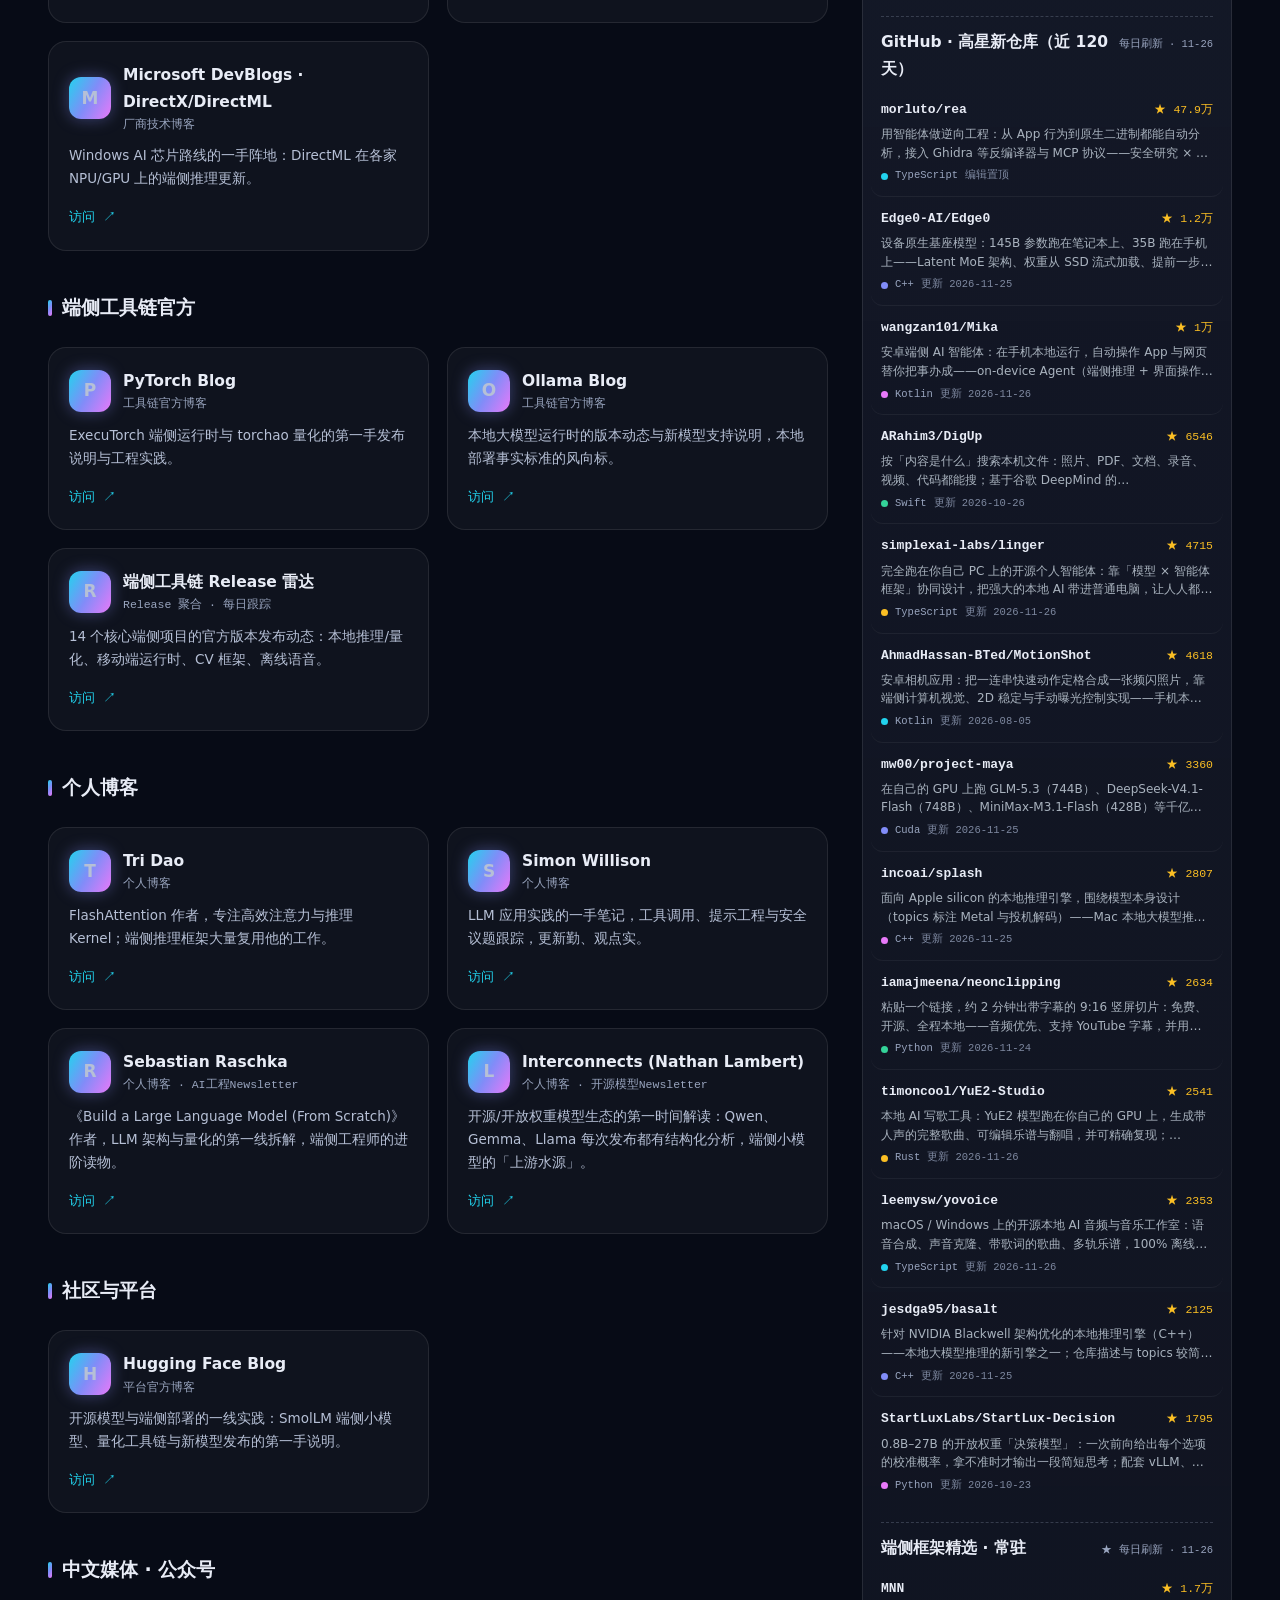
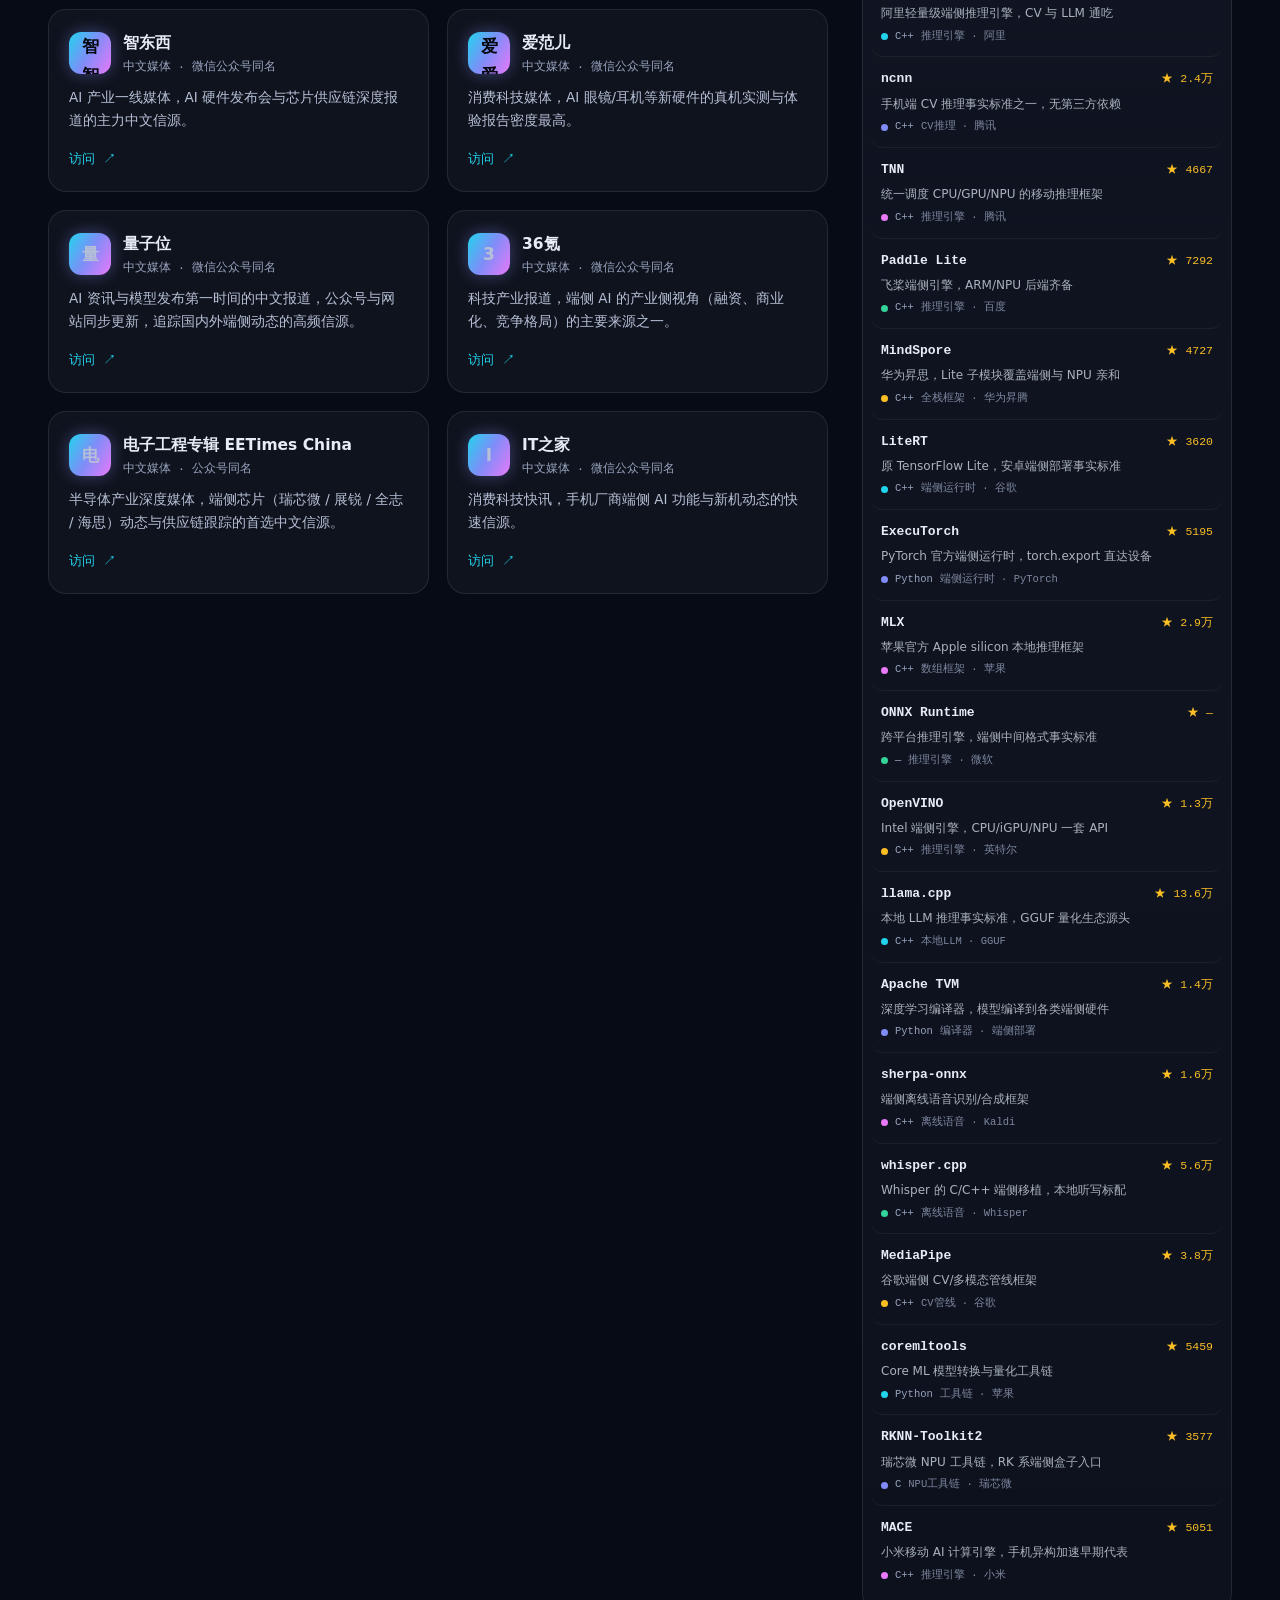
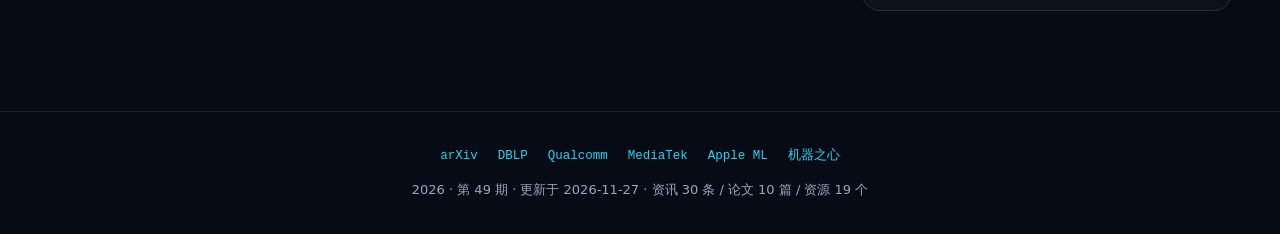
==== commit f449461a: "网站更新 2026-11-27 · 页面资源加入版本号，更新后浏览器可即时加载到最新内容" ====
--- a/index.html
+++ b/index.html
@@ -6,7 +6,7 @@
   <title>端侧AI每周情报站 · Edge AI Weekly</title>
   <meta name="description" content="端侧 AI 每周情报：硬件厂商、手机厂商、端侧大模型动态 + 科研论文精选 + 知识分享" />
   <link rel="icon" href="data:image/svg+xml,%3Csvg xmlns='http://www.w3.org/2000/svg' viewBox='0 0 100 100'%3E%3Cdefs%3E%3ClinearGradient id='g' x1='0' y1='0' x2='1' y2='1'%3E%3Cstop offset='0' stop-color='%2322d3ee'/%3E%3Cstop offset='.5' stop-color='%23818cf8'/%3E%3Cstop offset='1' stop-color='%23e879f9'/%3E%3C/linearGradient%3E%3C/defs%3E%3Crect width='100' height='100' rx='24' fill='url(%23g)'/%3E%3Ctext x='50' y='67' font-size='46' text-anchor='middle' fill='%2305070d' font-weight='bold' font-family='sans-serif'%3E%E7%AB%AF%3C/text%3E%3C/svg%3E" />
-  <link rel="stylesheet" href="css/style.css" />
+  <link rel="stylesheet" href="css/style.css?v=c3c55f3f87" />
 </head>
 <body>
   <div class="bg-fx" aria-hidden="true"><canvas id="bg-particles"></canvas></div>
@@ -109,11 +109,11 @@
     <div class="panel-body" id="panel-body"></div>
   </aside>
 
-  <script src="js/data.js" onerror="window.__loadFail=(window.__loadFail||[]).concat(['资讯数据'])"></script>
-  <script src="js/archive/manifest.js" onerror="window.__loadFail=(window.__loadFail||[]).concat(['往期数据'])"></script>
-  <script src="js/github_repos.js" onerror="window.__loadFail=(window.__loadFail||[]).concat(['开源雷达'])"></script>
-  <script src="js/blogs.js" onerror="window.__loadFail=(window.__loadFail||[]).concat(['博客库'])"></script>
-  <script src="js/app.js"></script>
+  <script src="js/data.js?v=c3c55f3f87" onerror="window.__loadFail=(window.__loadFail||[]).concat(['资讯数据'])"></script>
+  <script src="js/archive/manifest.js?v=c3c55f3f87" onerror="window.__loadFail=(window.__loadFail||[]).concat(['往期数据'])"></script>
+  <script src="js/github_repos.js?v=c3c55f3f87" onerror="window.__loadFail=(window.__loadFail||[]).concat(['开源雷达'])"></script>
+  <script src="js/blogs.js?v=c3c55f3f87" onerror="window.__loadFail=(window.__loadFail||[]).concat(['博客库'])"></script>
+  <script src="js/app.js?v=c3c55f3f87"></script>
   <script>
     // 模块加载失败提示（2026-11-08）：辅助数据 404/网络失败此前静默回退，
     // 用户无从知道某模块未加载——统一在页面顶部显示可关闭提示条
--- a/css/style.css
+++ b/css/style.css
@@ -477,6 +477,11 @@
   overflow: hidden; text-overflow: ellipsis; white-space: nowrap;
 }
 .gh-count { margin-left: auto; flex: none; font-family: var(--mono); font-size: 11.5px; color: #fbbf24; }
+.gh-new {
+  flex: none; font-family: var(--mono); font-style: normal; font-size: 9.5px; color: #22d3ee;
+  border: 1px solid rgba(34, 211, 238, 0.45); border-radius: 999px; padding: 1px 7px;
+  white-space: nowrap; opacity: 0.95;
+}
 .gh-repo p {
   font-size: 12px; color: var(--text-dim); line-height: 1.55; margin: 4px 0 5px;
   display: -webkit-box; -webkit-line-clamp: 2; -webkit-box-orient: vertical; overflow: hidden;
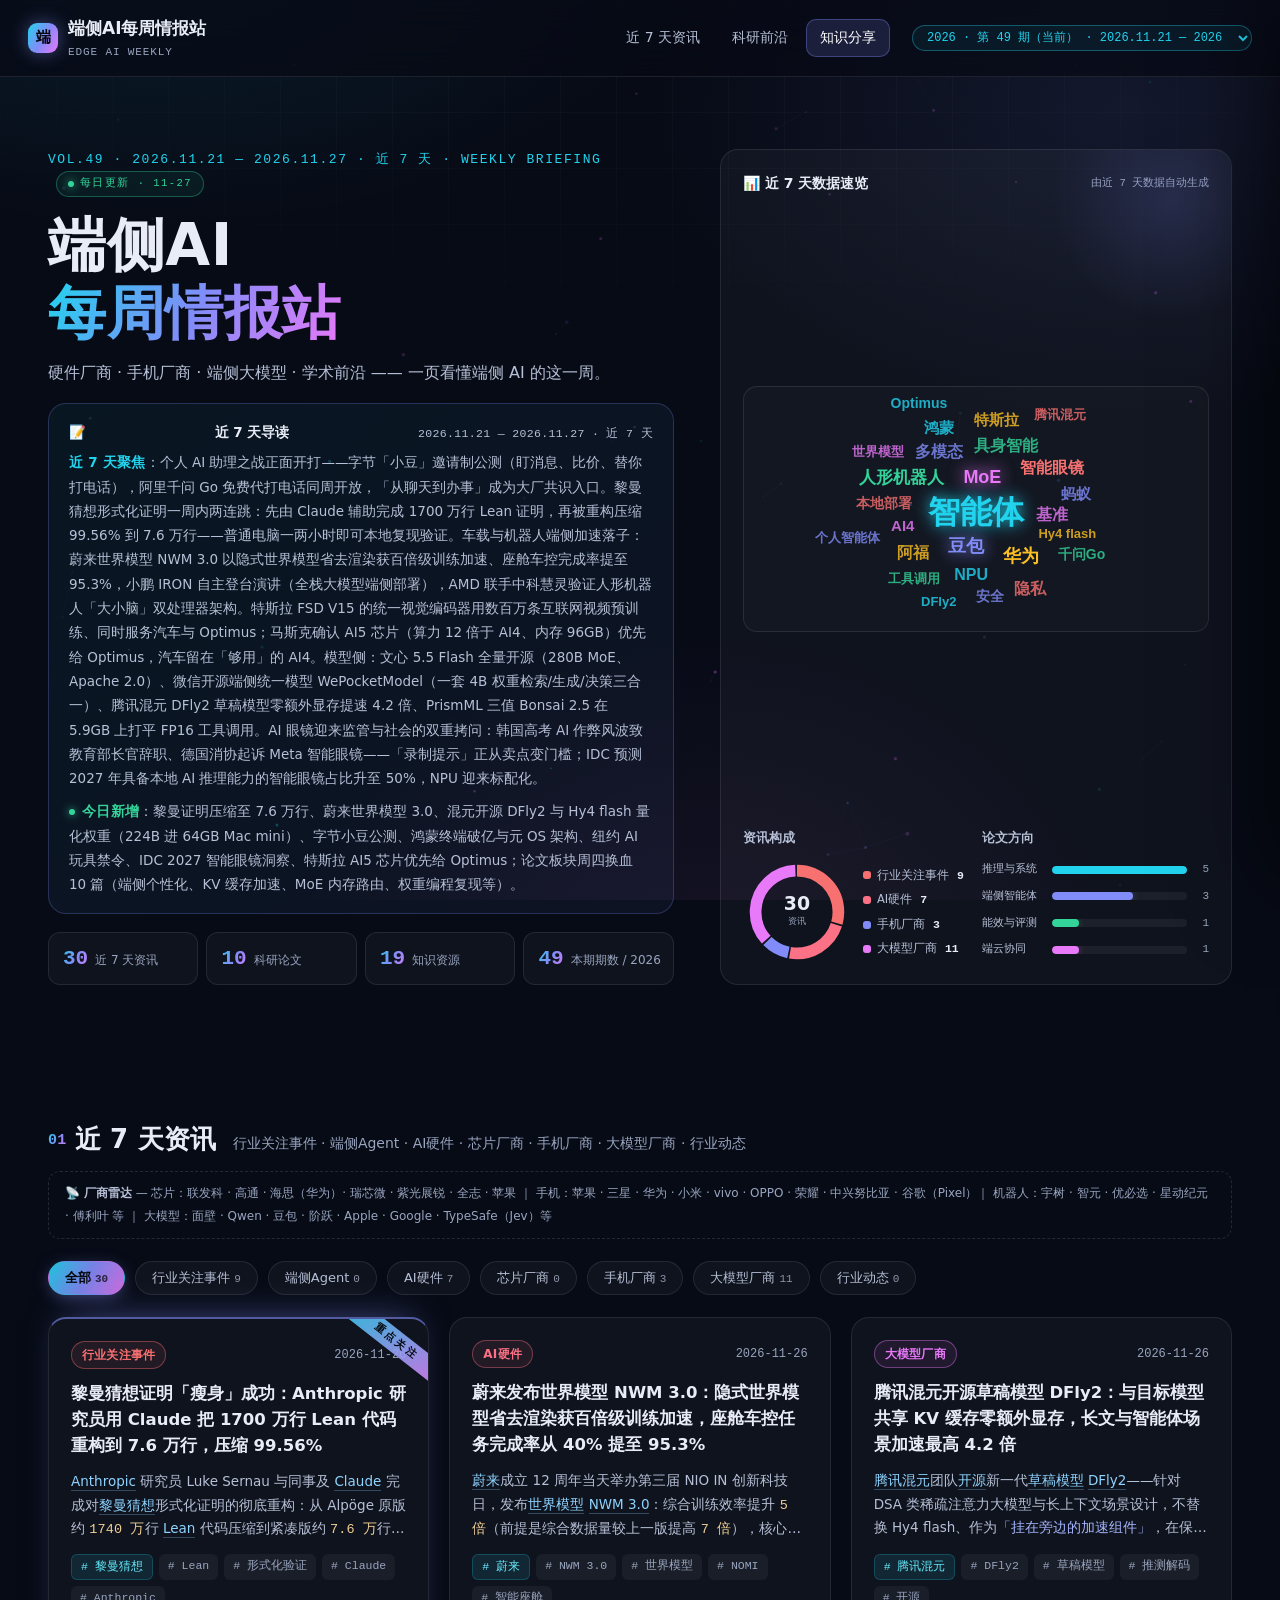
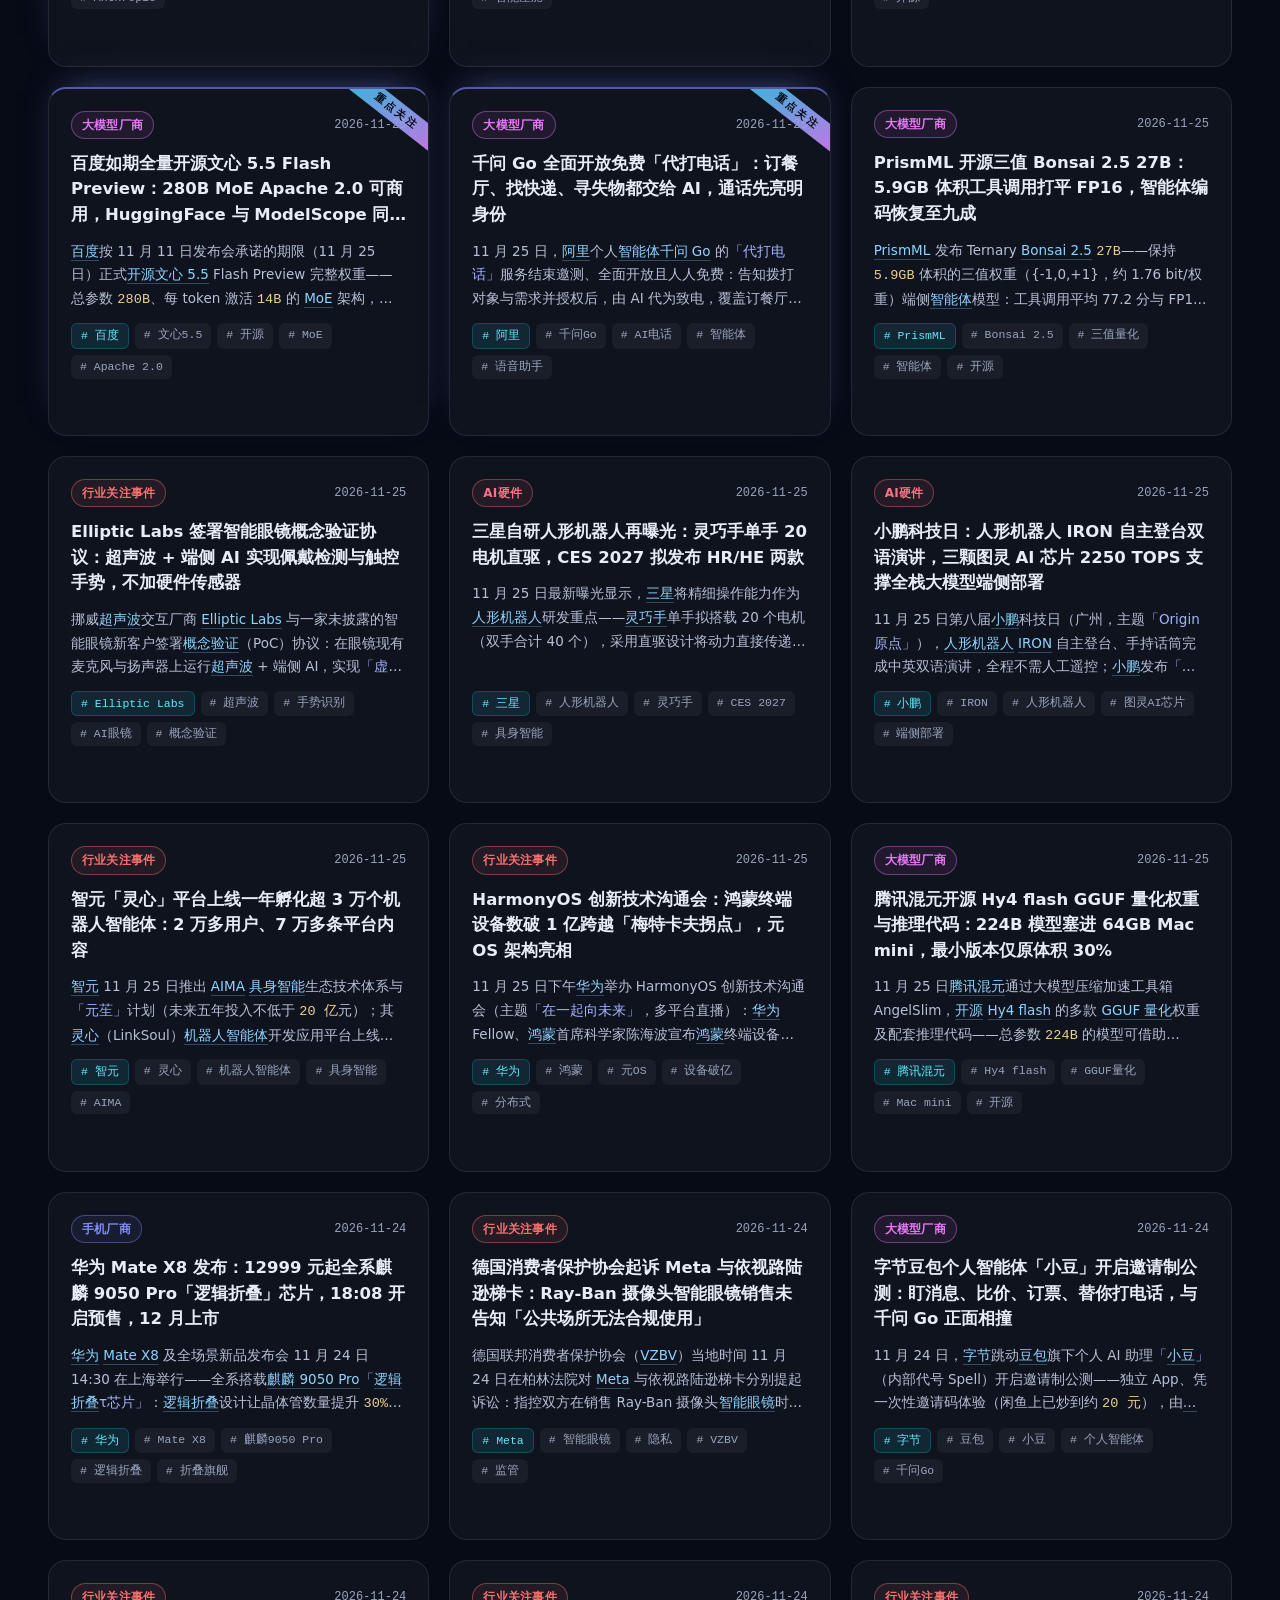
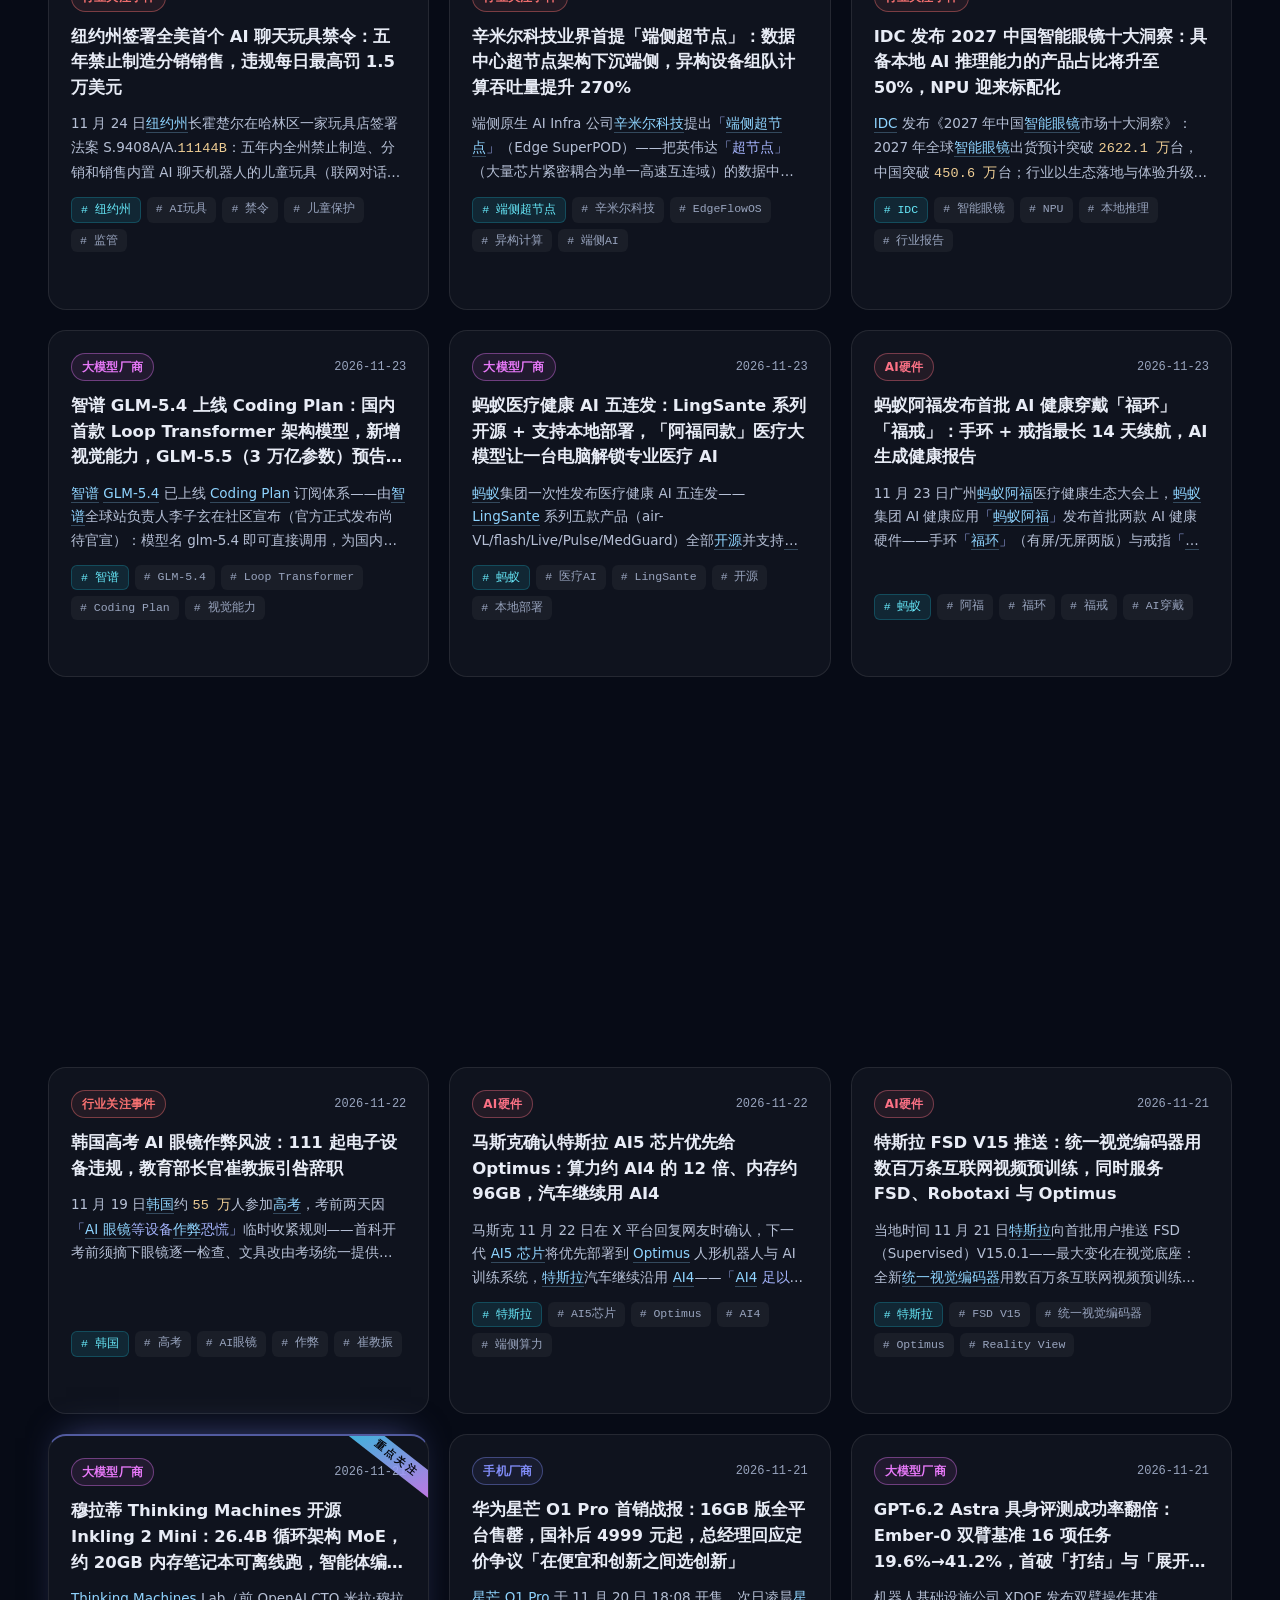
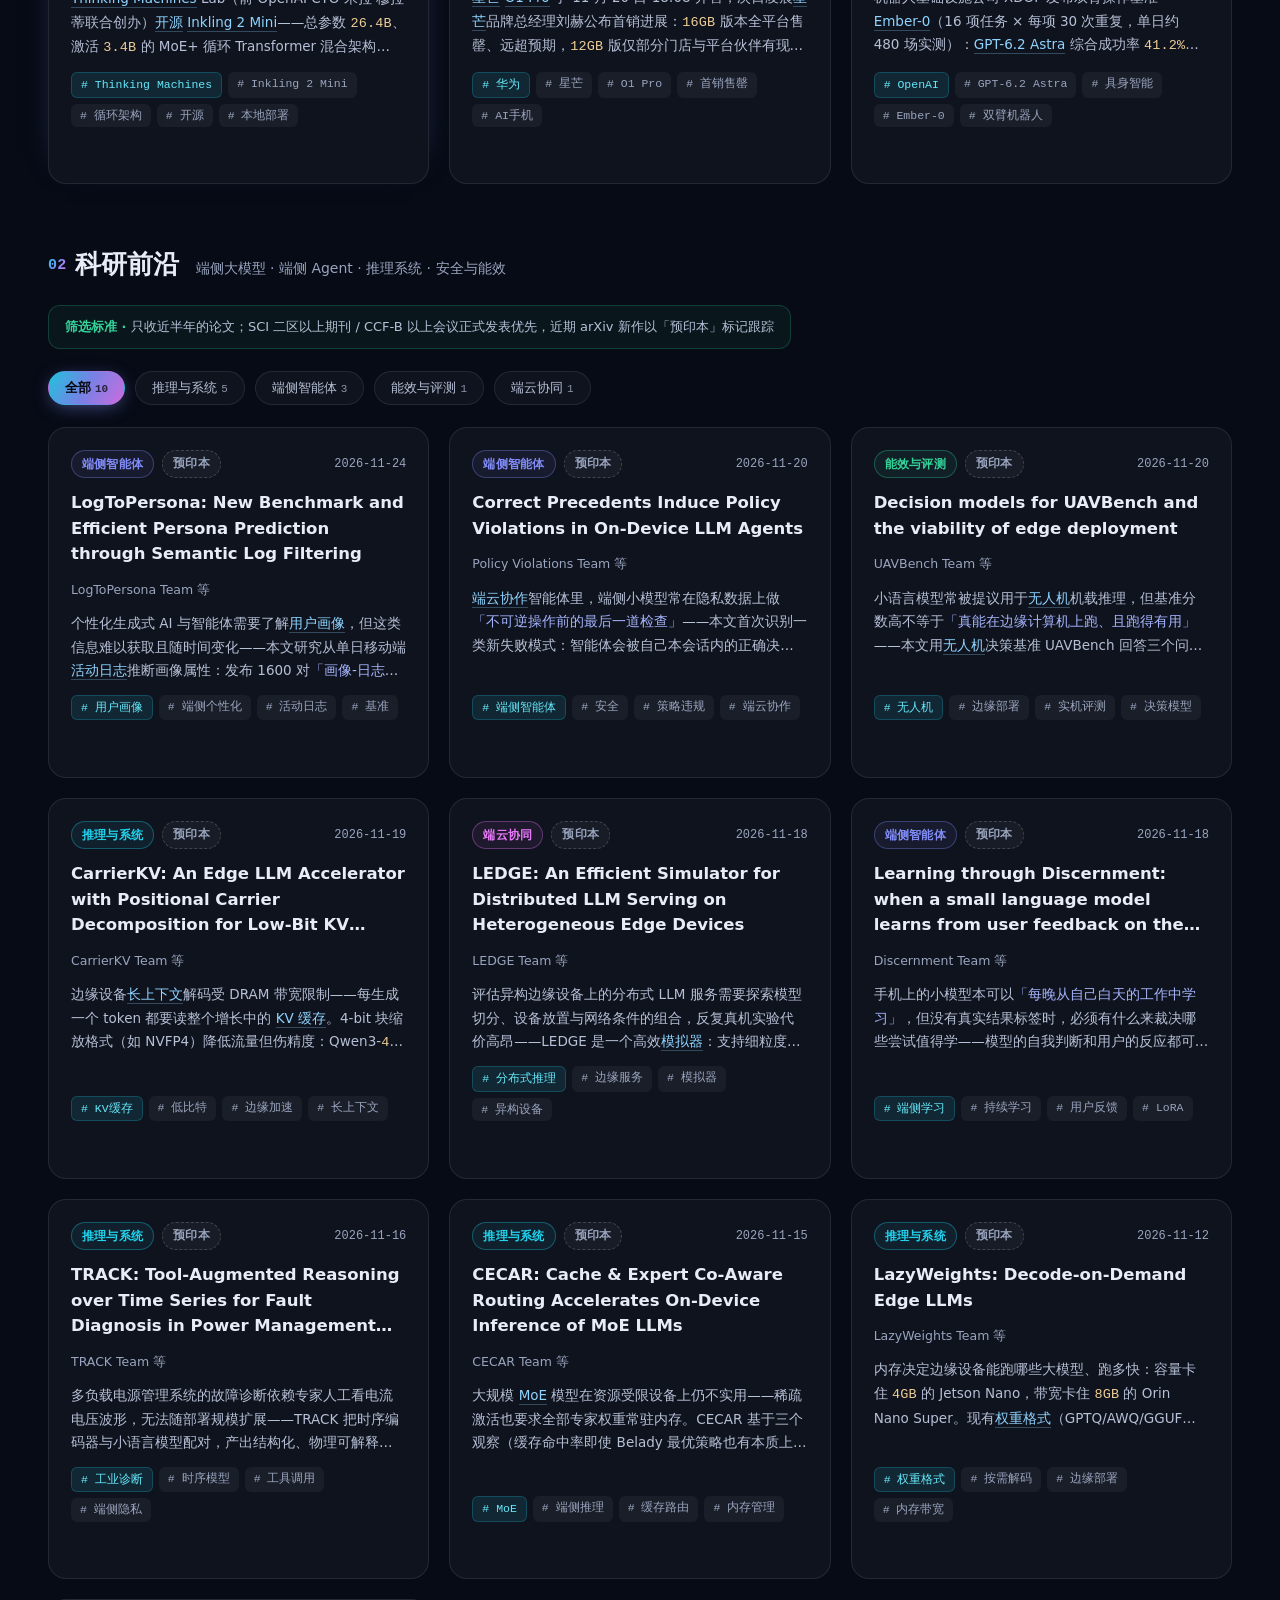
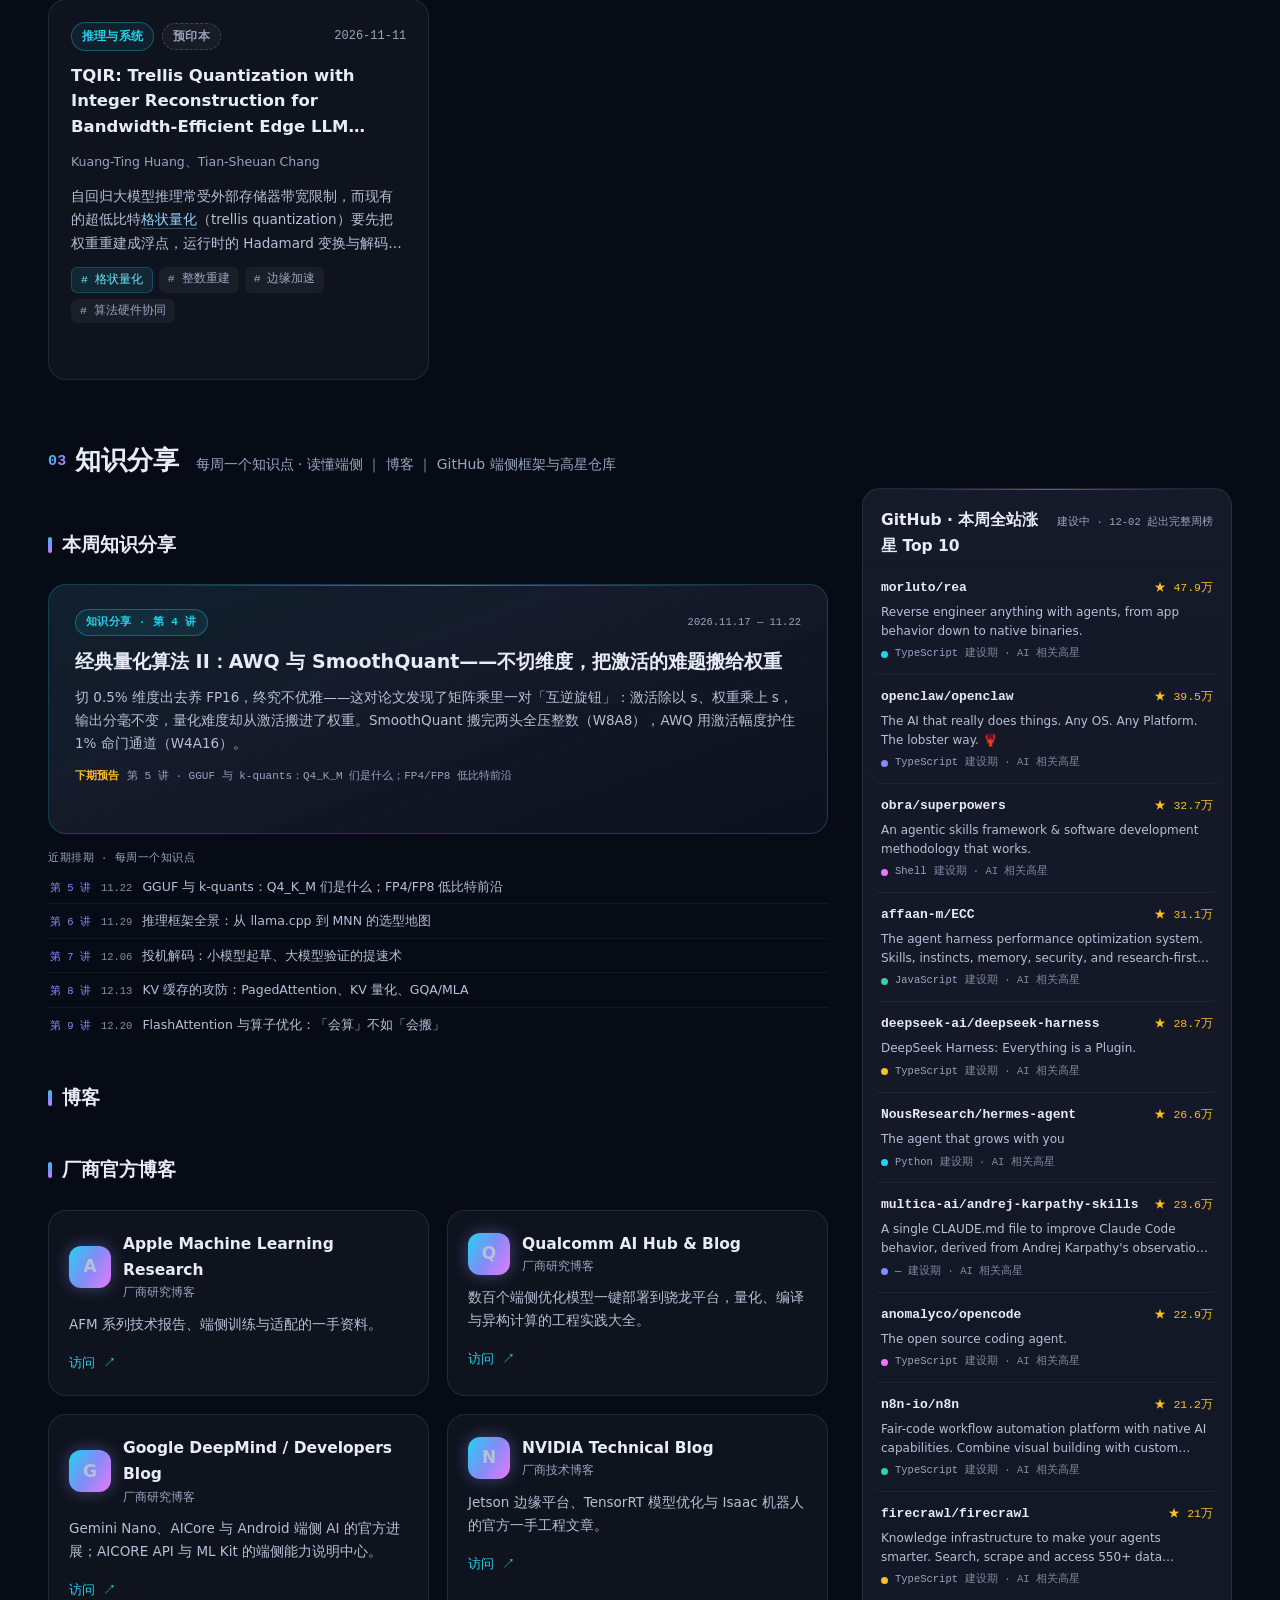
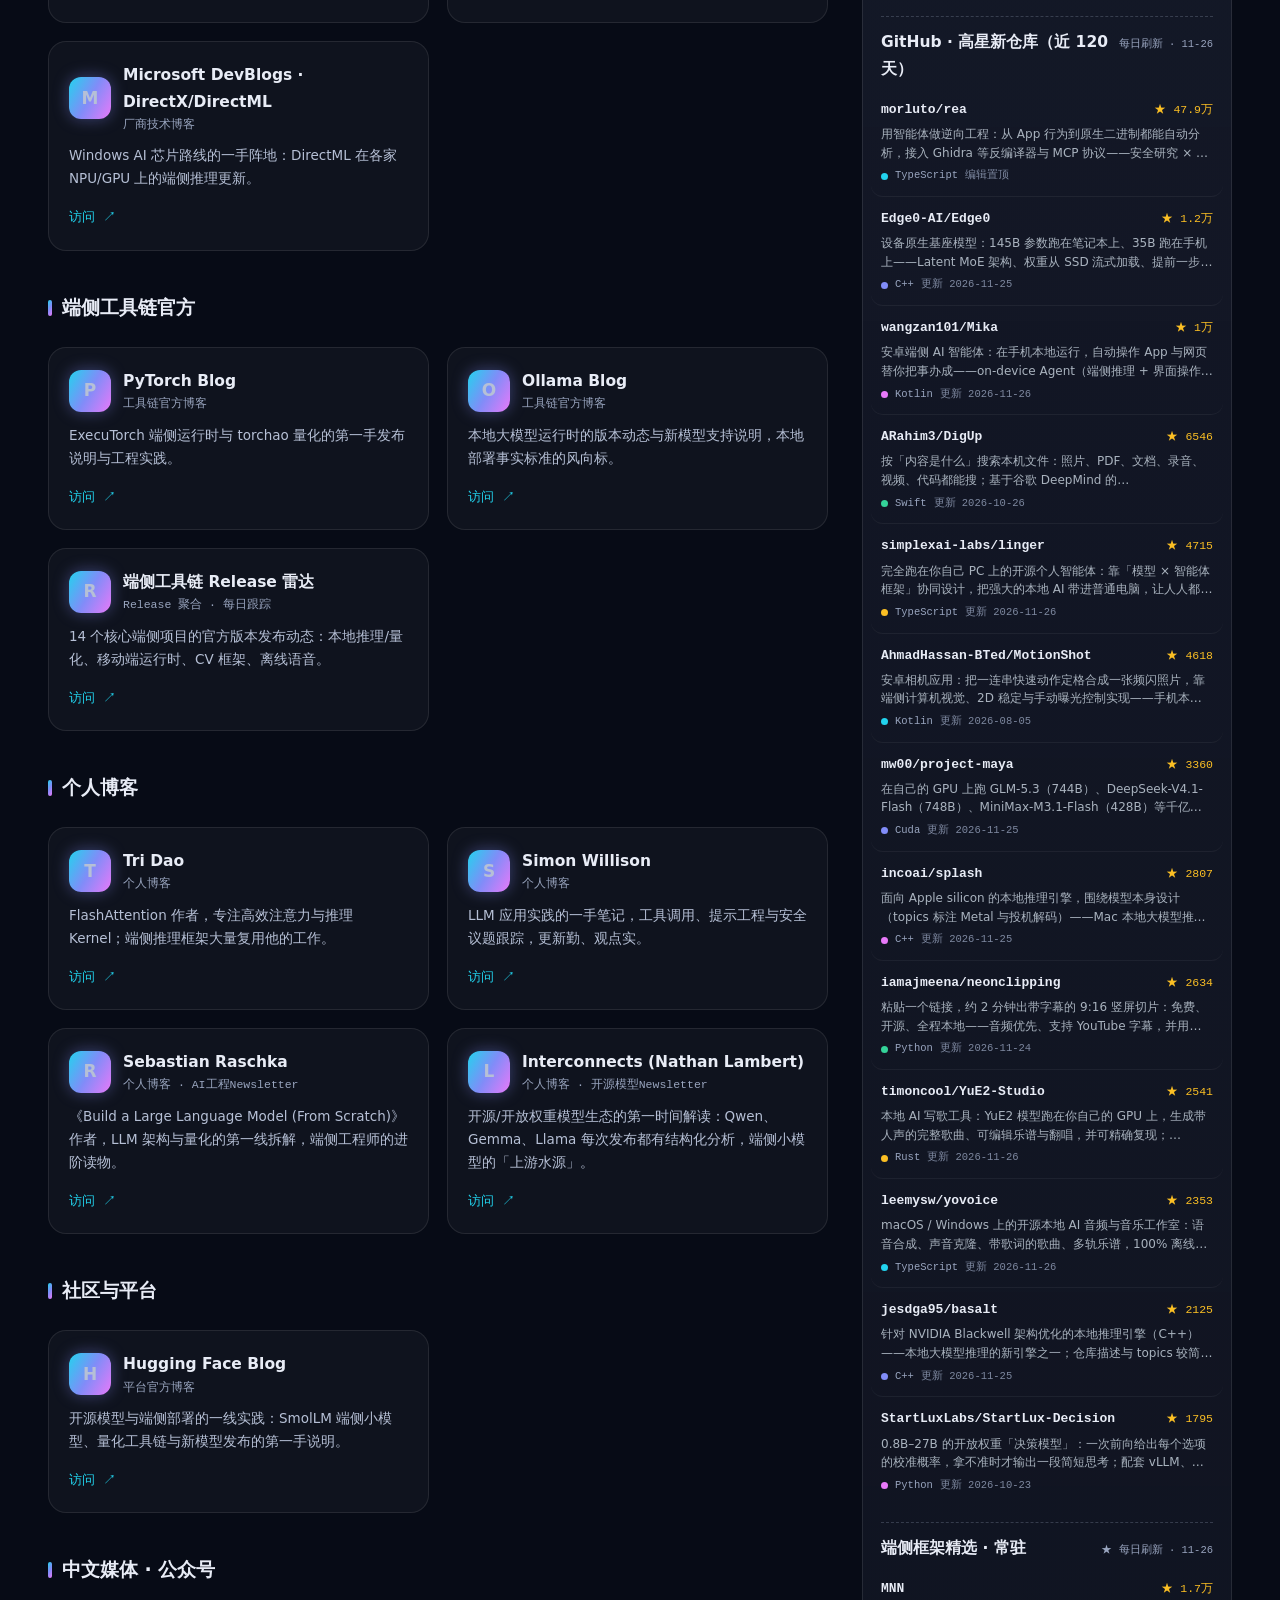
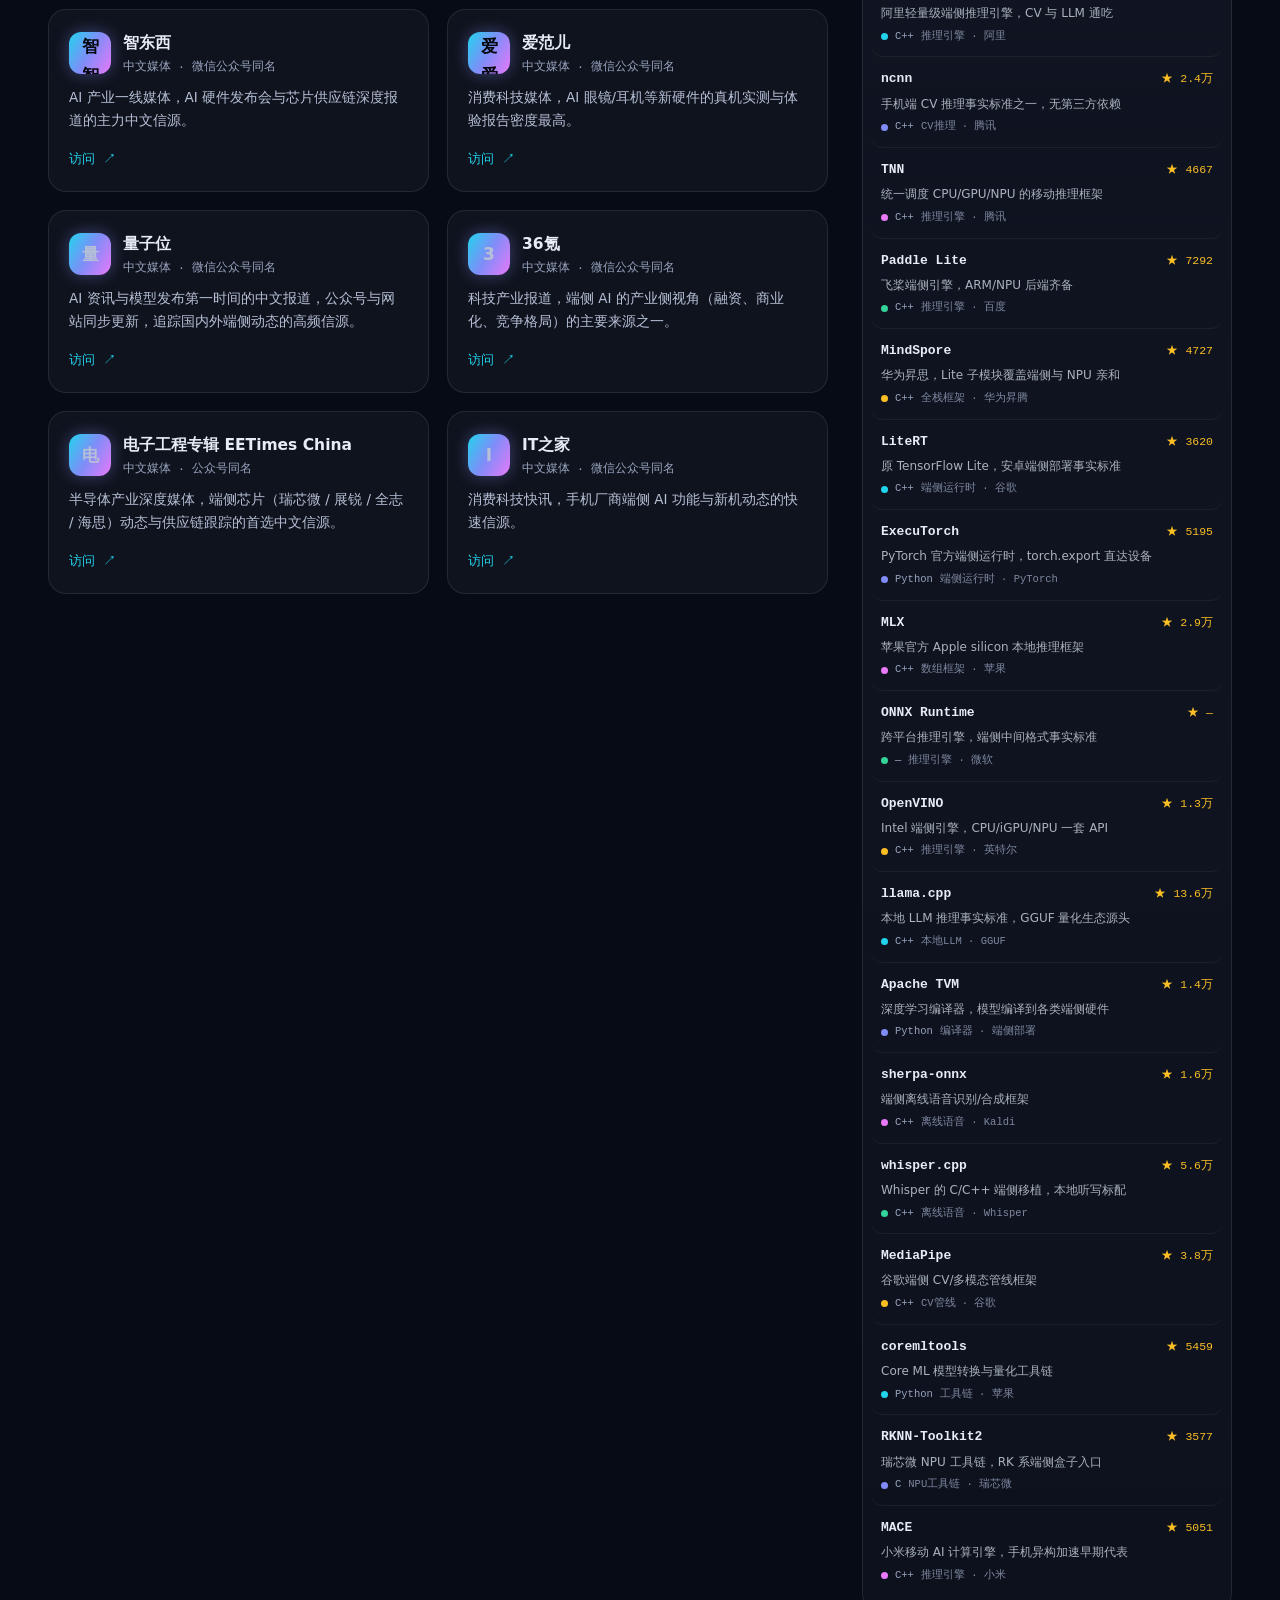
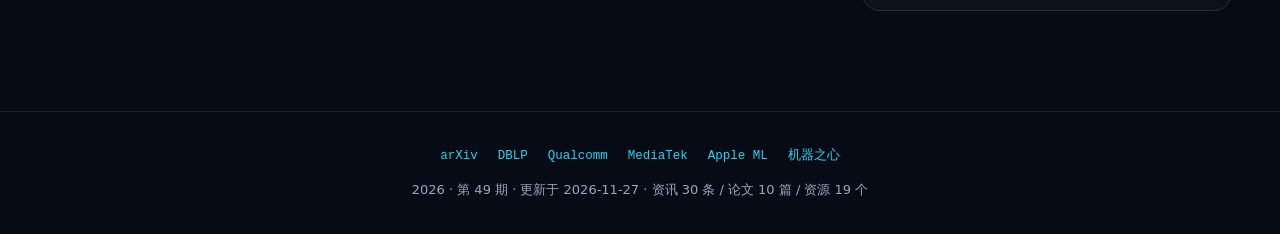
==== commit 8e0e1520: "第 48 期归档补录：迈特芯 MEGA188 点亮与机械革命 RTX Spark 桌面 AI 主机" ====
--- a/index.html
+++ b/index.html
@@ -6,7 +6,7 @@
   <title>端侧AI每周情报站 · Edge AI Weekly</title>
   <meta name="description" content="端侧 AI 每周情报：硬件厂商、手机厂商、端侧大模型动态 + 科研论文精选 + 知识分享" />
   <link rel="icon" href="data:image/svg+xml,%3Csvg xmlns='http://www.w3.org/2000/svg' viewBox='0 0 100 100'%3E%3Cdefs%3E%3ClinearGradient id='g' x1='0' y1='0' x2='1' y2='1'%3E%3Cstop offset='0' stop-color='%2322d3ee'/%3E%3Cstop offset='.5' stop-color='%23818cf8'/%3E%3Cstop offset='1' stop-color='%23e879f9'/%3E%3C/linearGradient%3E%3C/defs%3E%3Crect width='100' height='100' rx='24' fill='url(%23g)'/%3E%3Ctext x='50' y='67' font-size='46' text-anchor='middle' fill='%2305070d' font-weight='bold' font-family='sans-serif'%3E%E7%AB%AF%3C/text%3E%3C/svg%3E" />
-  <link rel="stylesheet" href="css/style.css?v=c3c55f3f87" />
+  <link rel="stylesheet" href="css/style.css?v=a8fb133064" />
 </head>
 <body>
   <div class="bg-fx" aria-hidden="true"><canvas id="bg-particles"></canvas></div>
@@ -109,11 +109,11 @@
     <div class="panel-body" id="panel-body"></div>
   </aside>
 
-  <script src="js/data.js?v=c3c55f3f87" onerror="window.__loadFail=(window.__loadFail||[]).concat(['资讯数据'])"></script>
-  <script src="js/archive/manifest.js?v=c3c55f3f87" onerror="window.__loadFail=(window.__loadFail||[]).concat(['往期数据'])"></script>
-  <script src="js/github_repos.js?v=c3c55f3f87" onerror="window.__loadFail=(window.__loadFail||[]).concat(['开源雷达'])"></script>
-  <script src="js/blogs.js?v=c3c55f3f87" onerror="window.__loadFail=(window.__loadFail||[]).concat(['博客库'])"></script>
-  <script src="js/app.js?v=c3c55f3f87"></script>
+  <script src="js/data.js?v=a8fb133064" onerror="window.__loadFail=(window.__loadFail||[]).concat(['资讯数据'])"></script>
+  <script src="js/archive/manifest.js?v=a8fb133064" onerror="window.__loadFail=(window.__loadFail||[]).concat(['往期数据'])"></script>
+  <script src="js/github_repos.js?v=a8fb133064" onerror="window.__loadFail=(window.__loadFail||[]).concat(['开源雷达'])"></script>
+  <script src="js/blogs.js?v=a8fb133064" onerror="window.__loadFail=(window.__loadFail||[]).concat(['博客库'])"></script>
+  <script src="js/app.js?v=a8fb133064"></script>
   <script>
     // 模块加载失败提示（2026-11-08）：辅助数据 404/网络失败此前静默回退，
     // 用户无从知道某模块未加载——统一在页面顶部显示可关闭提示条
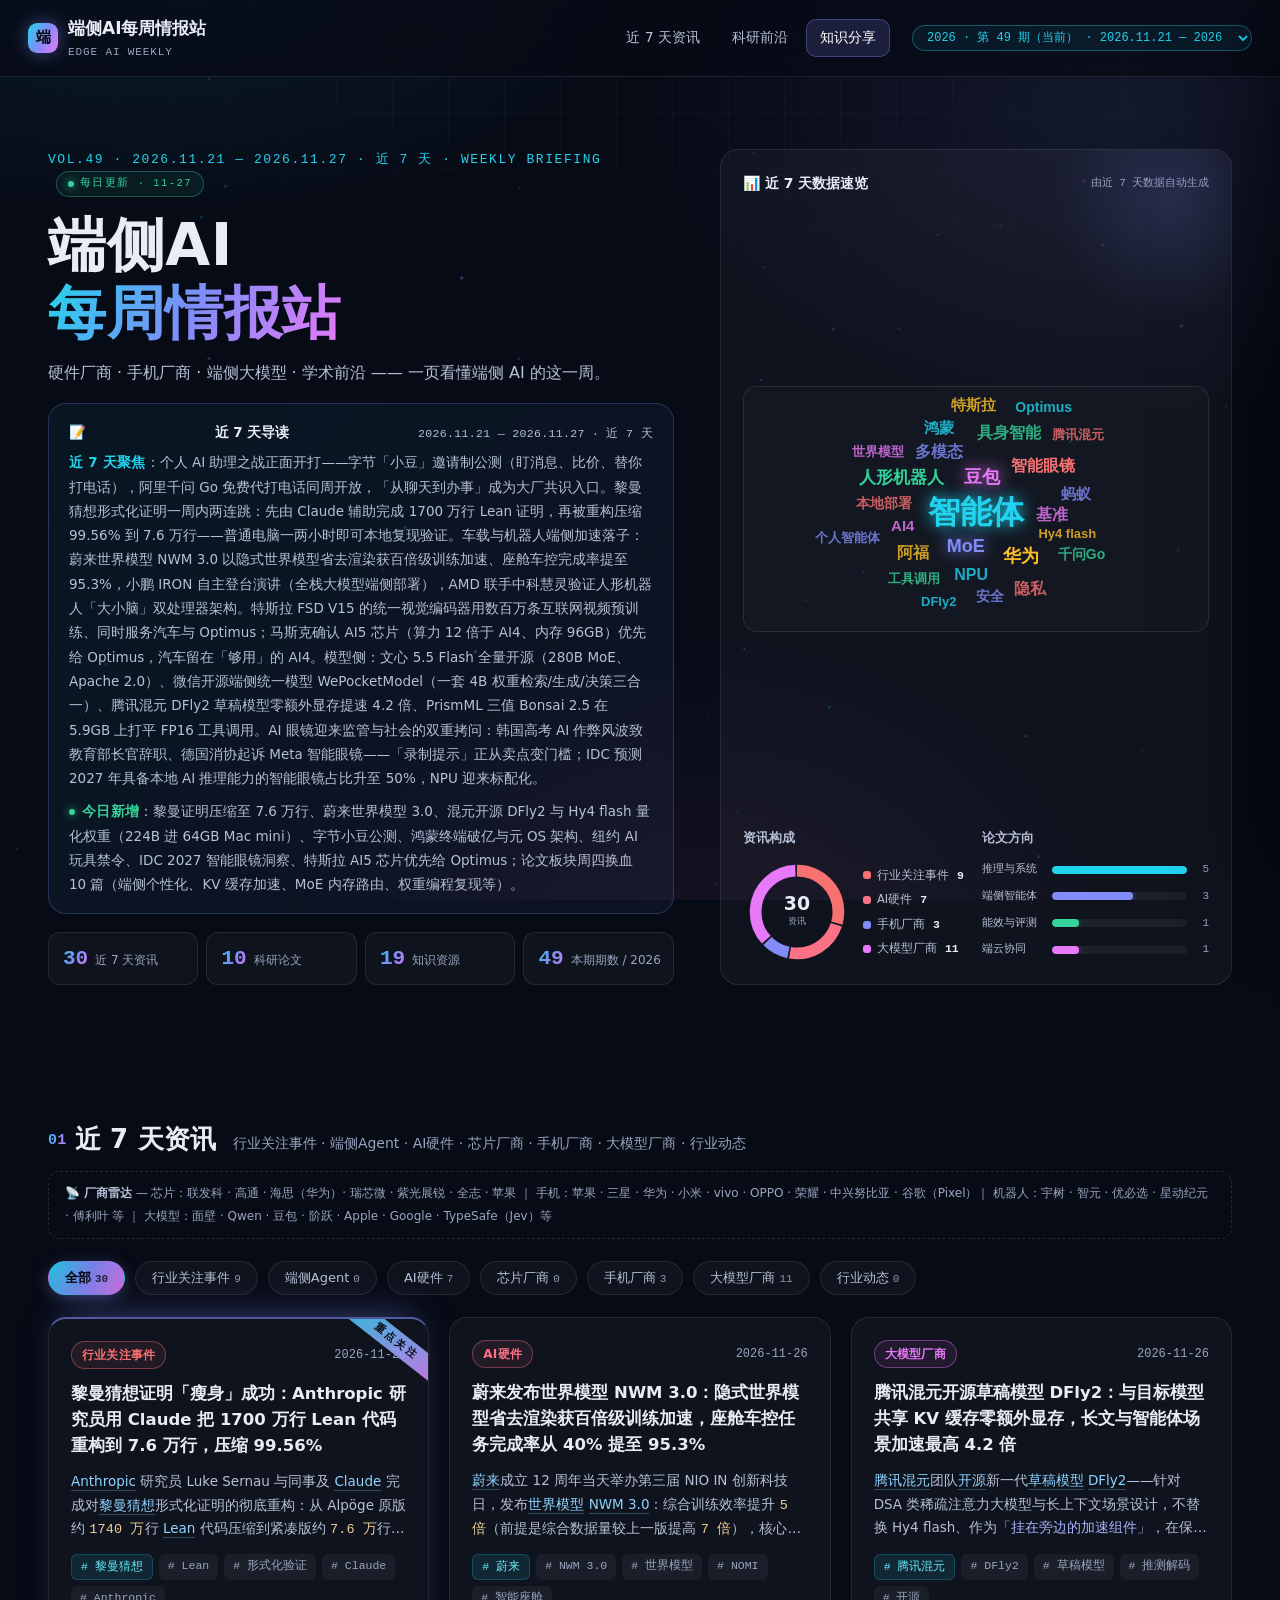
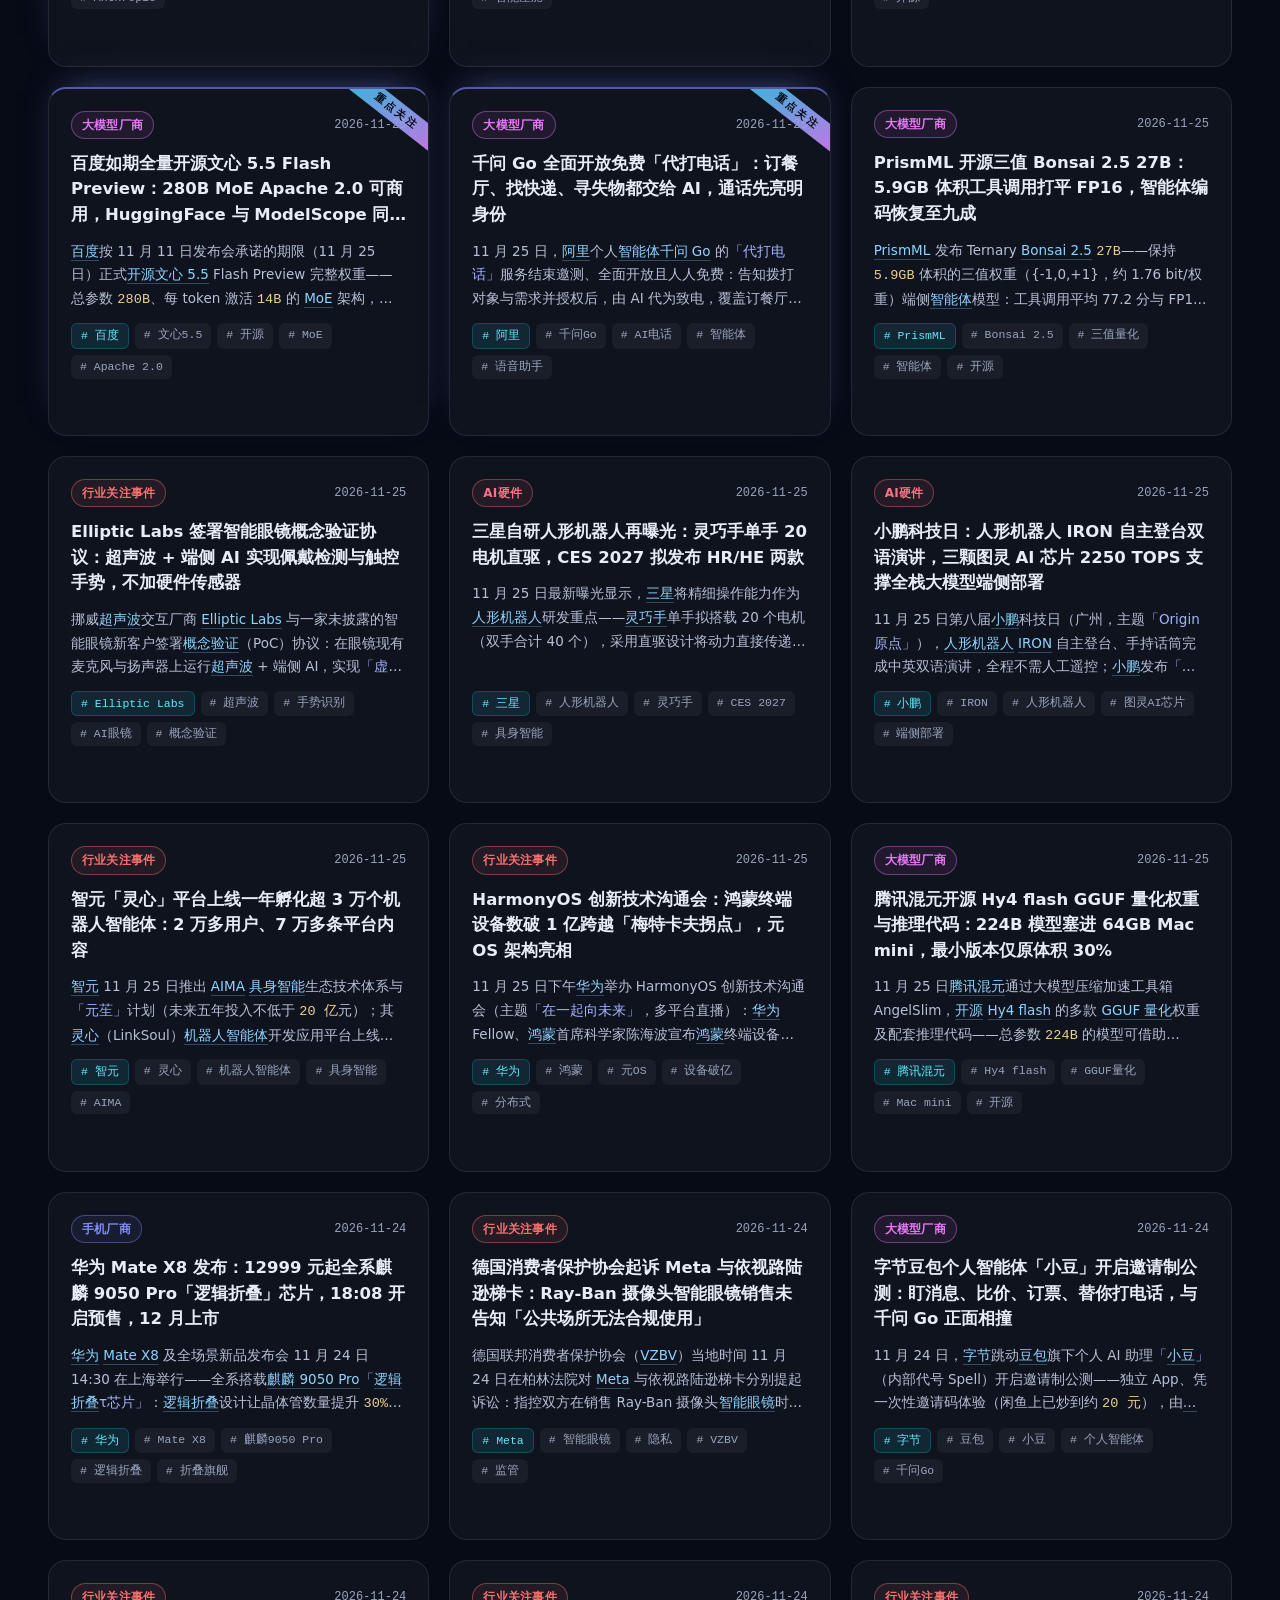
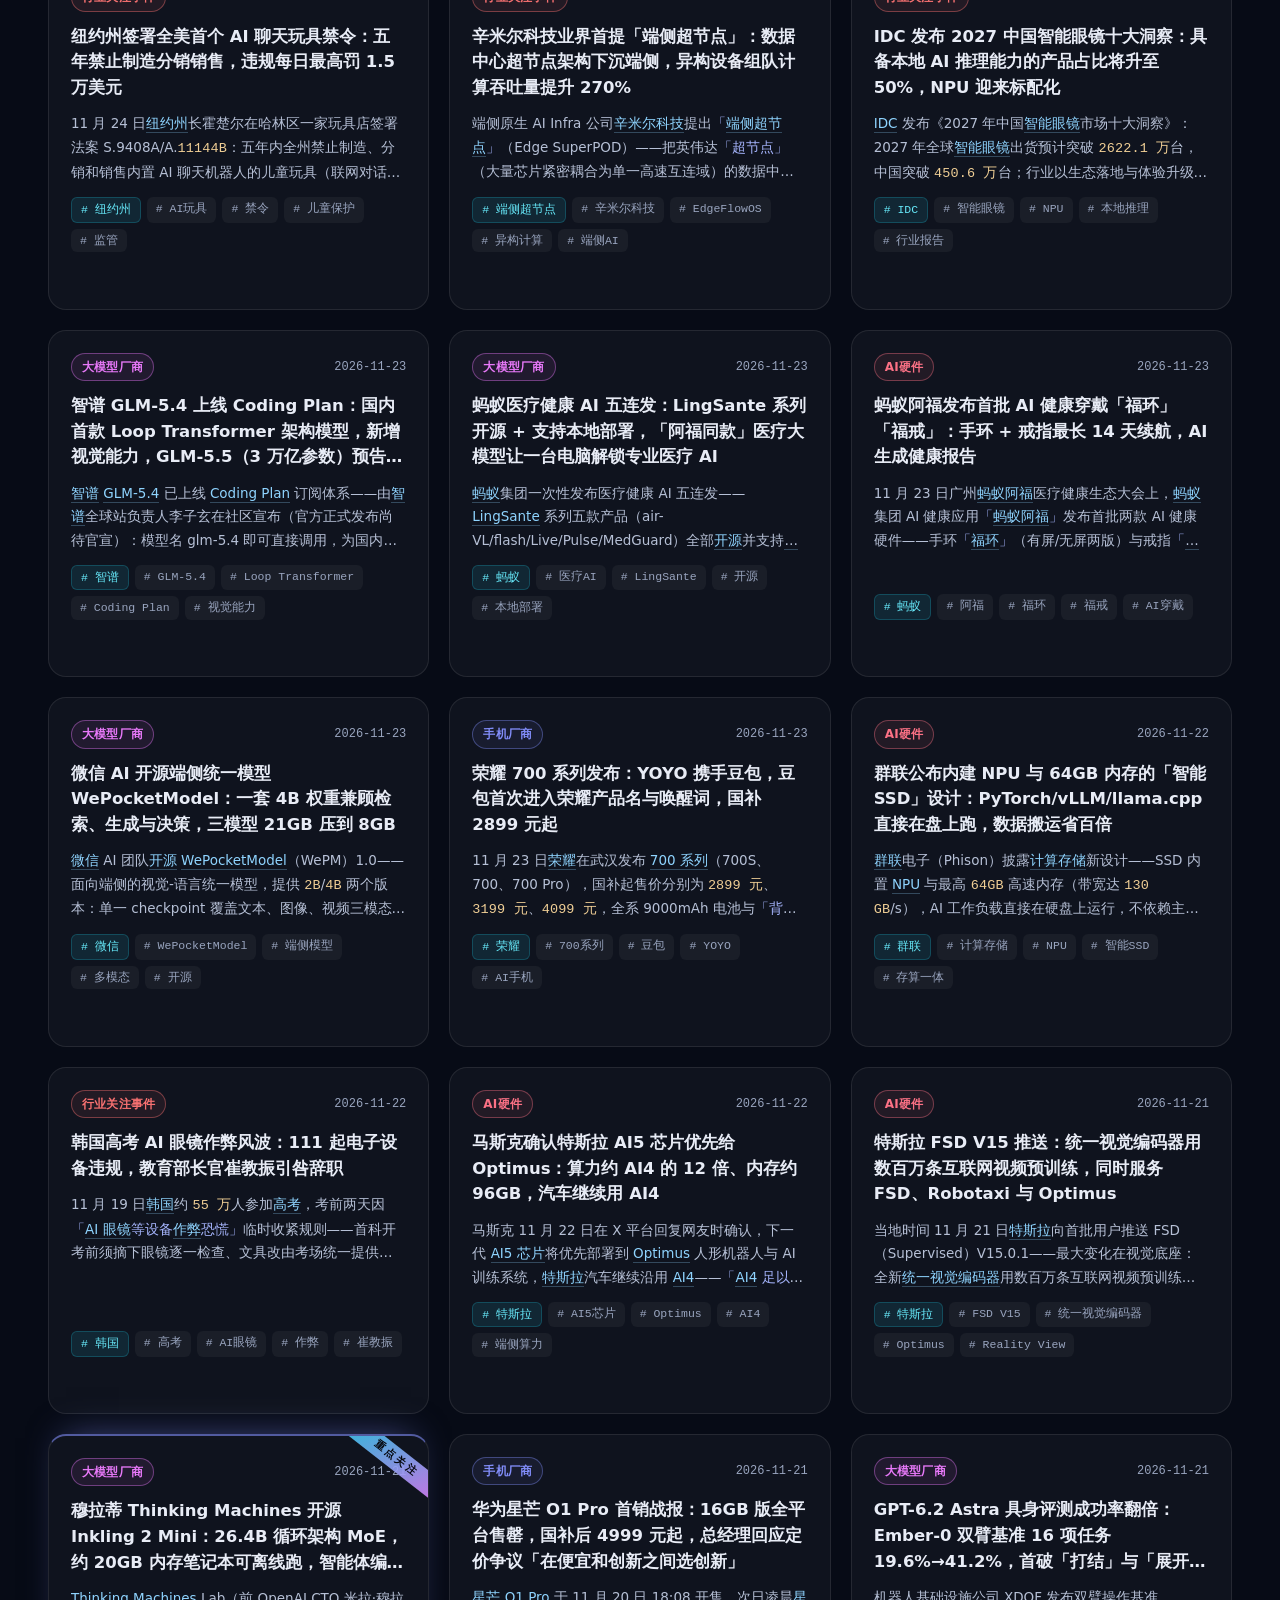
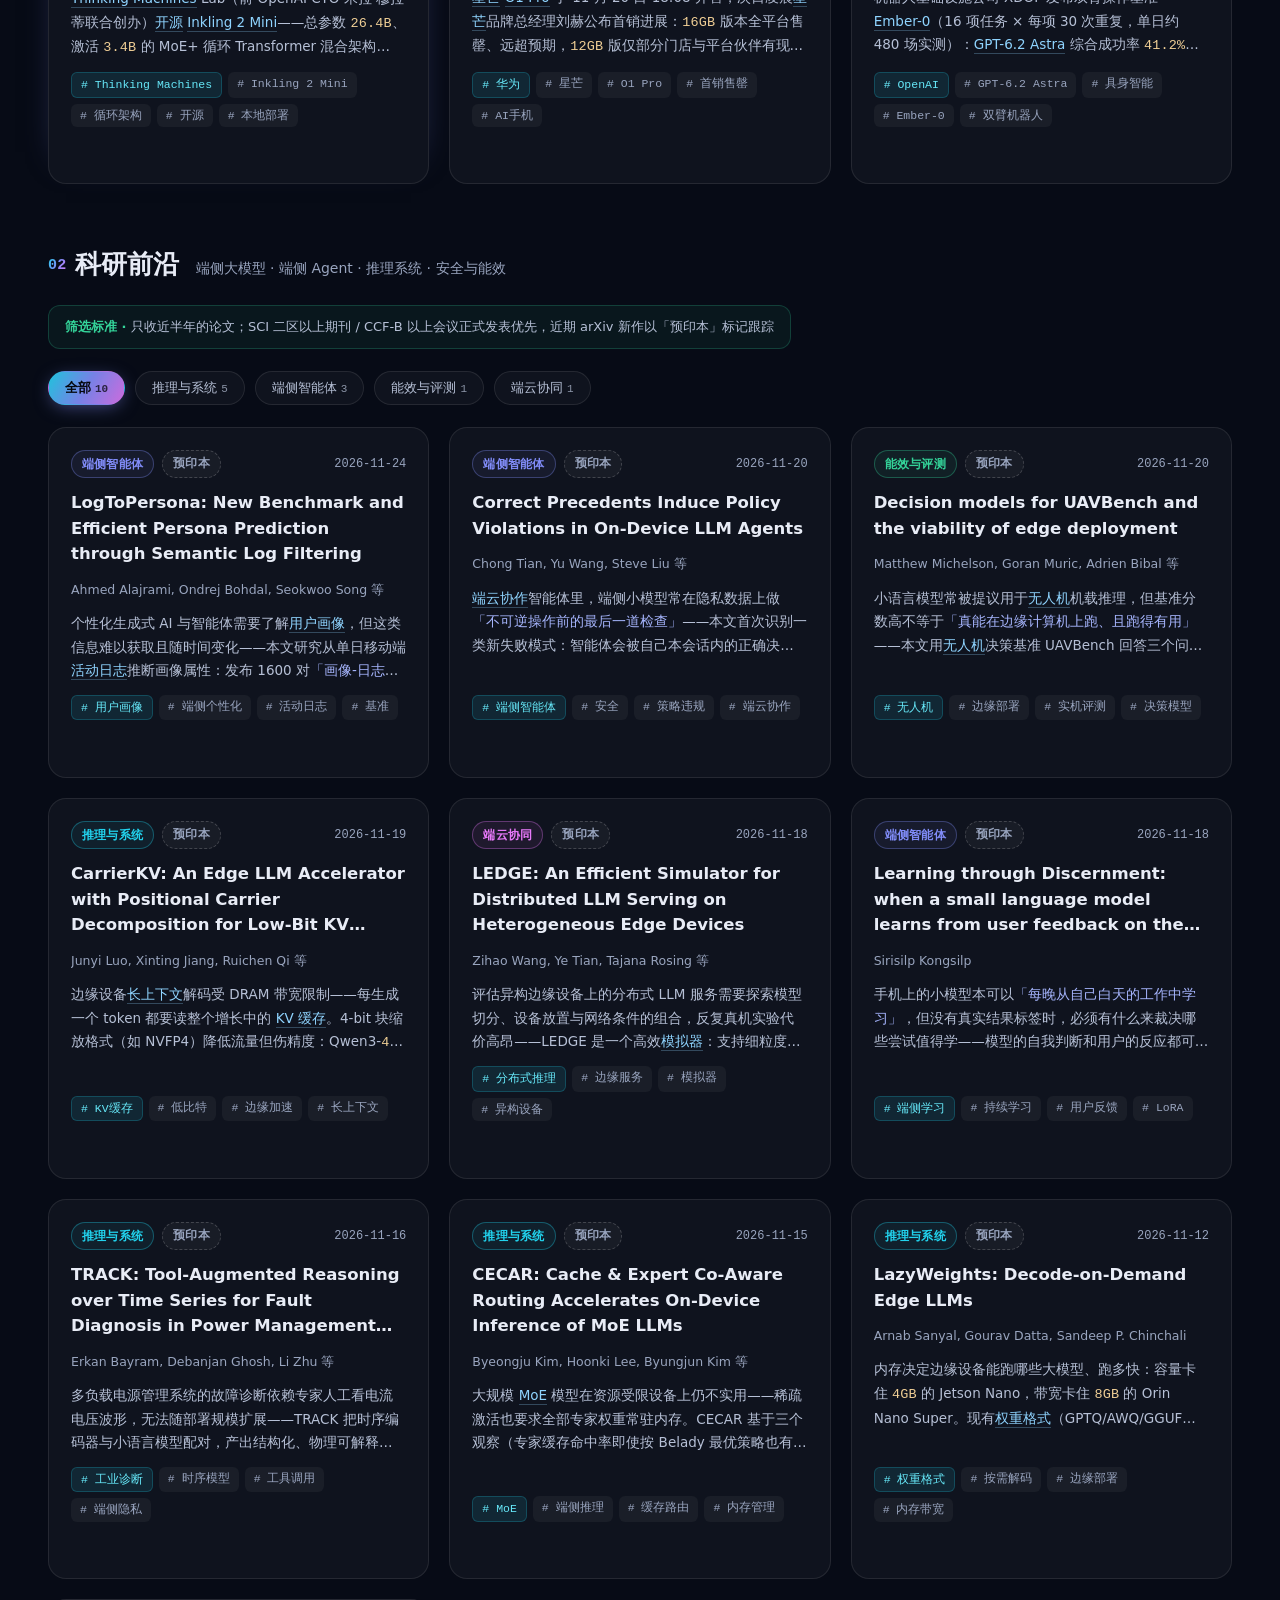
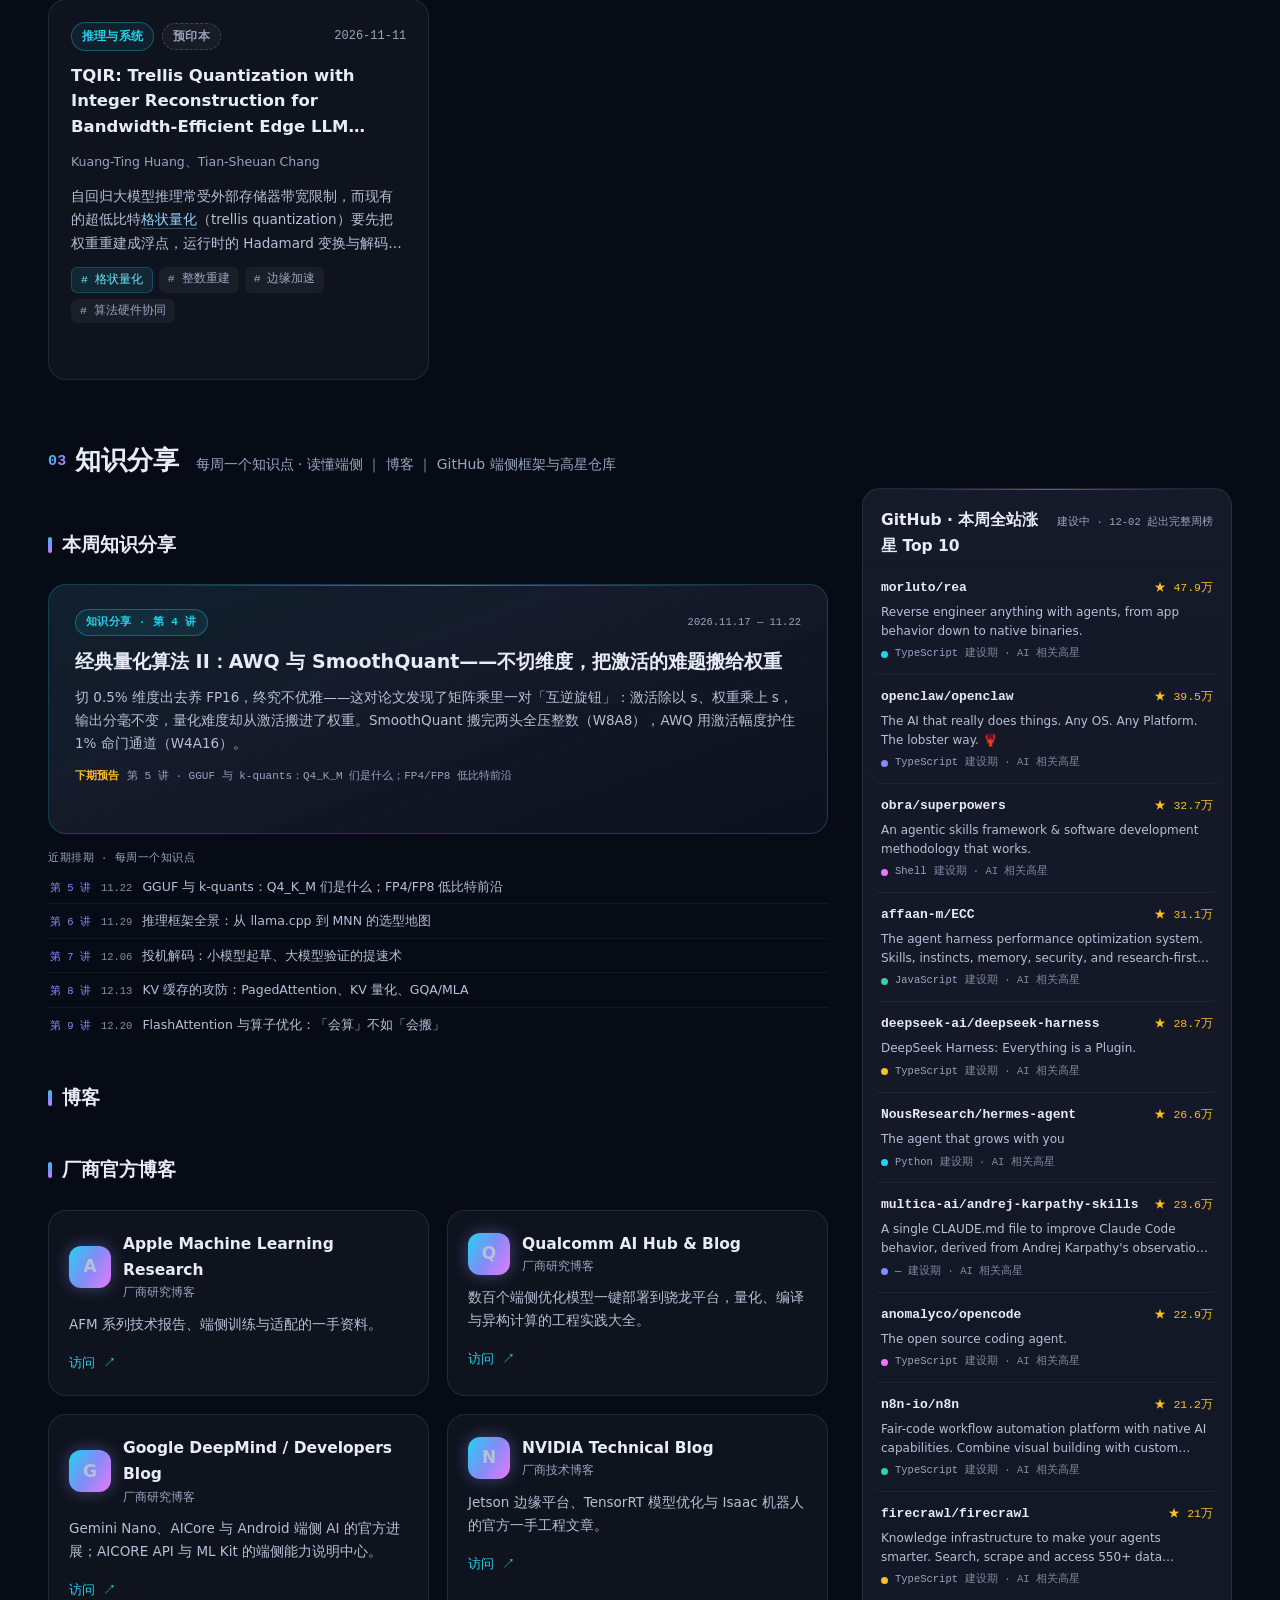
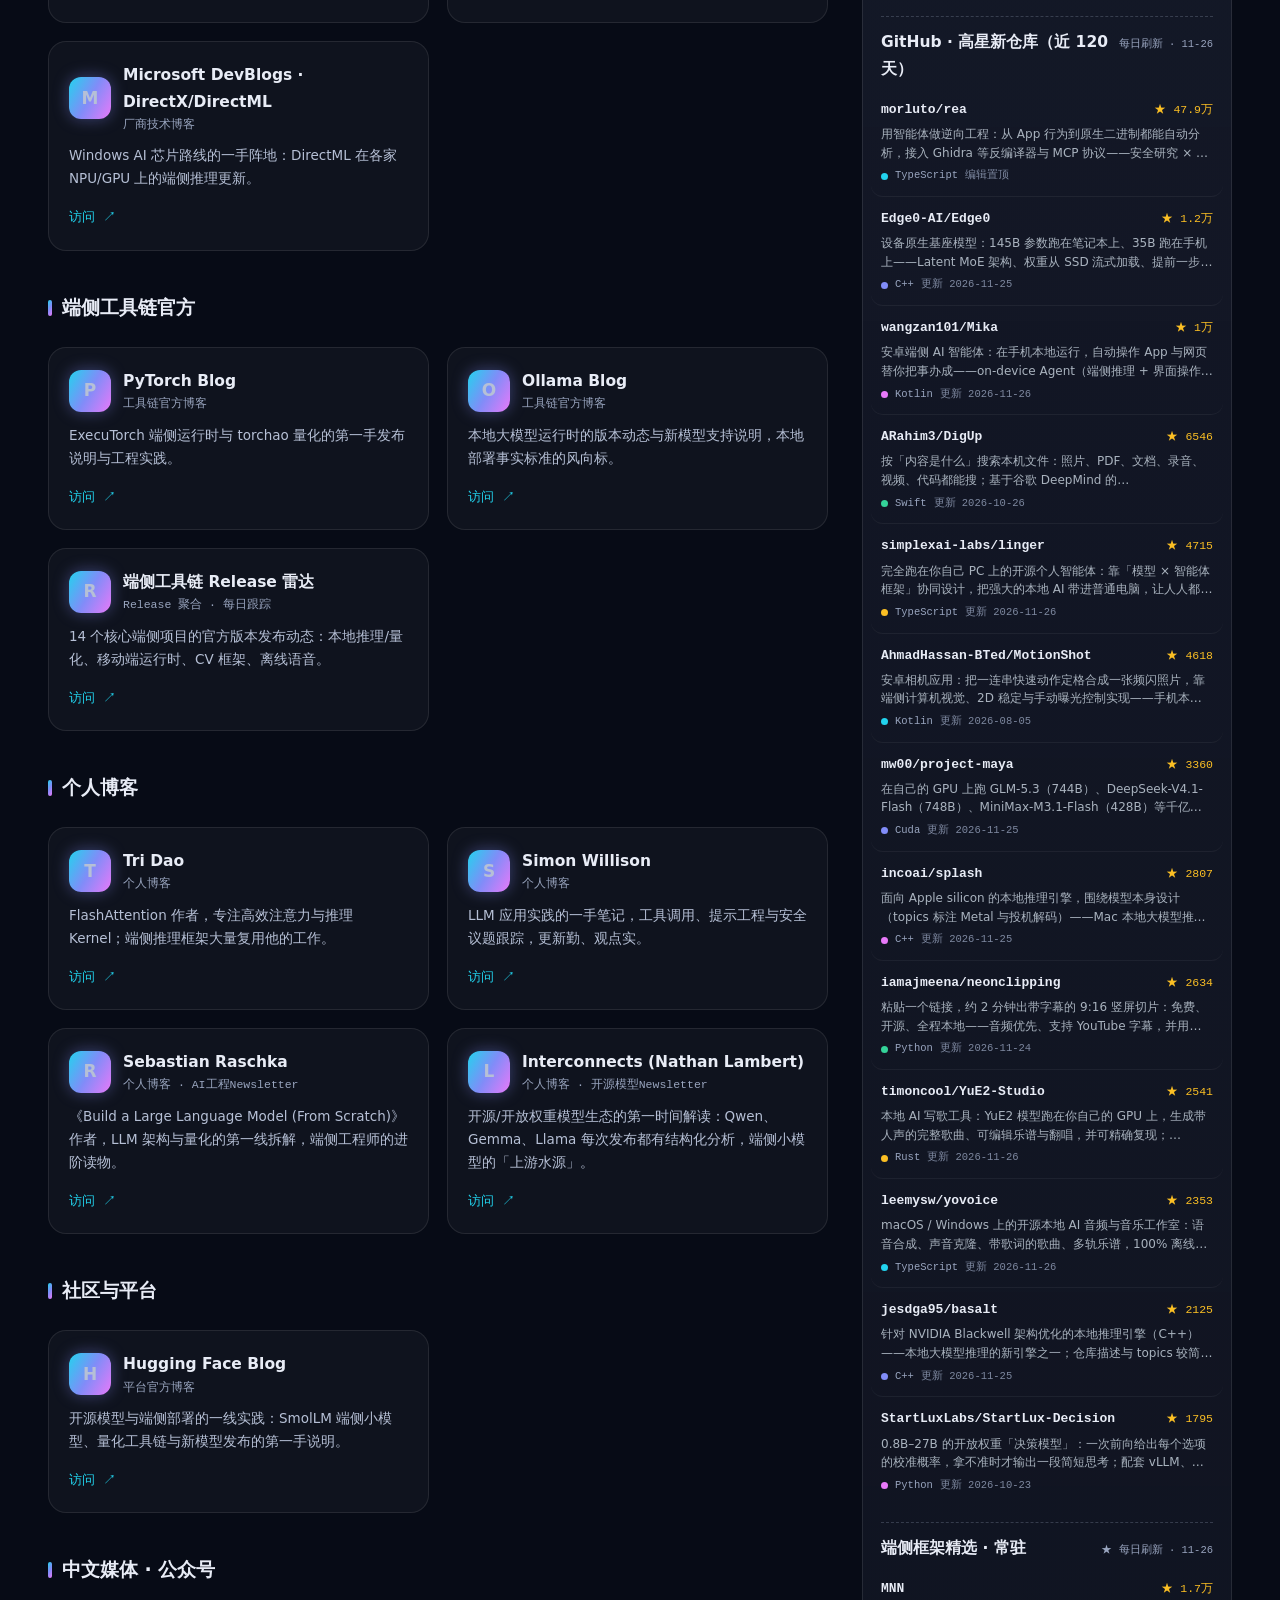
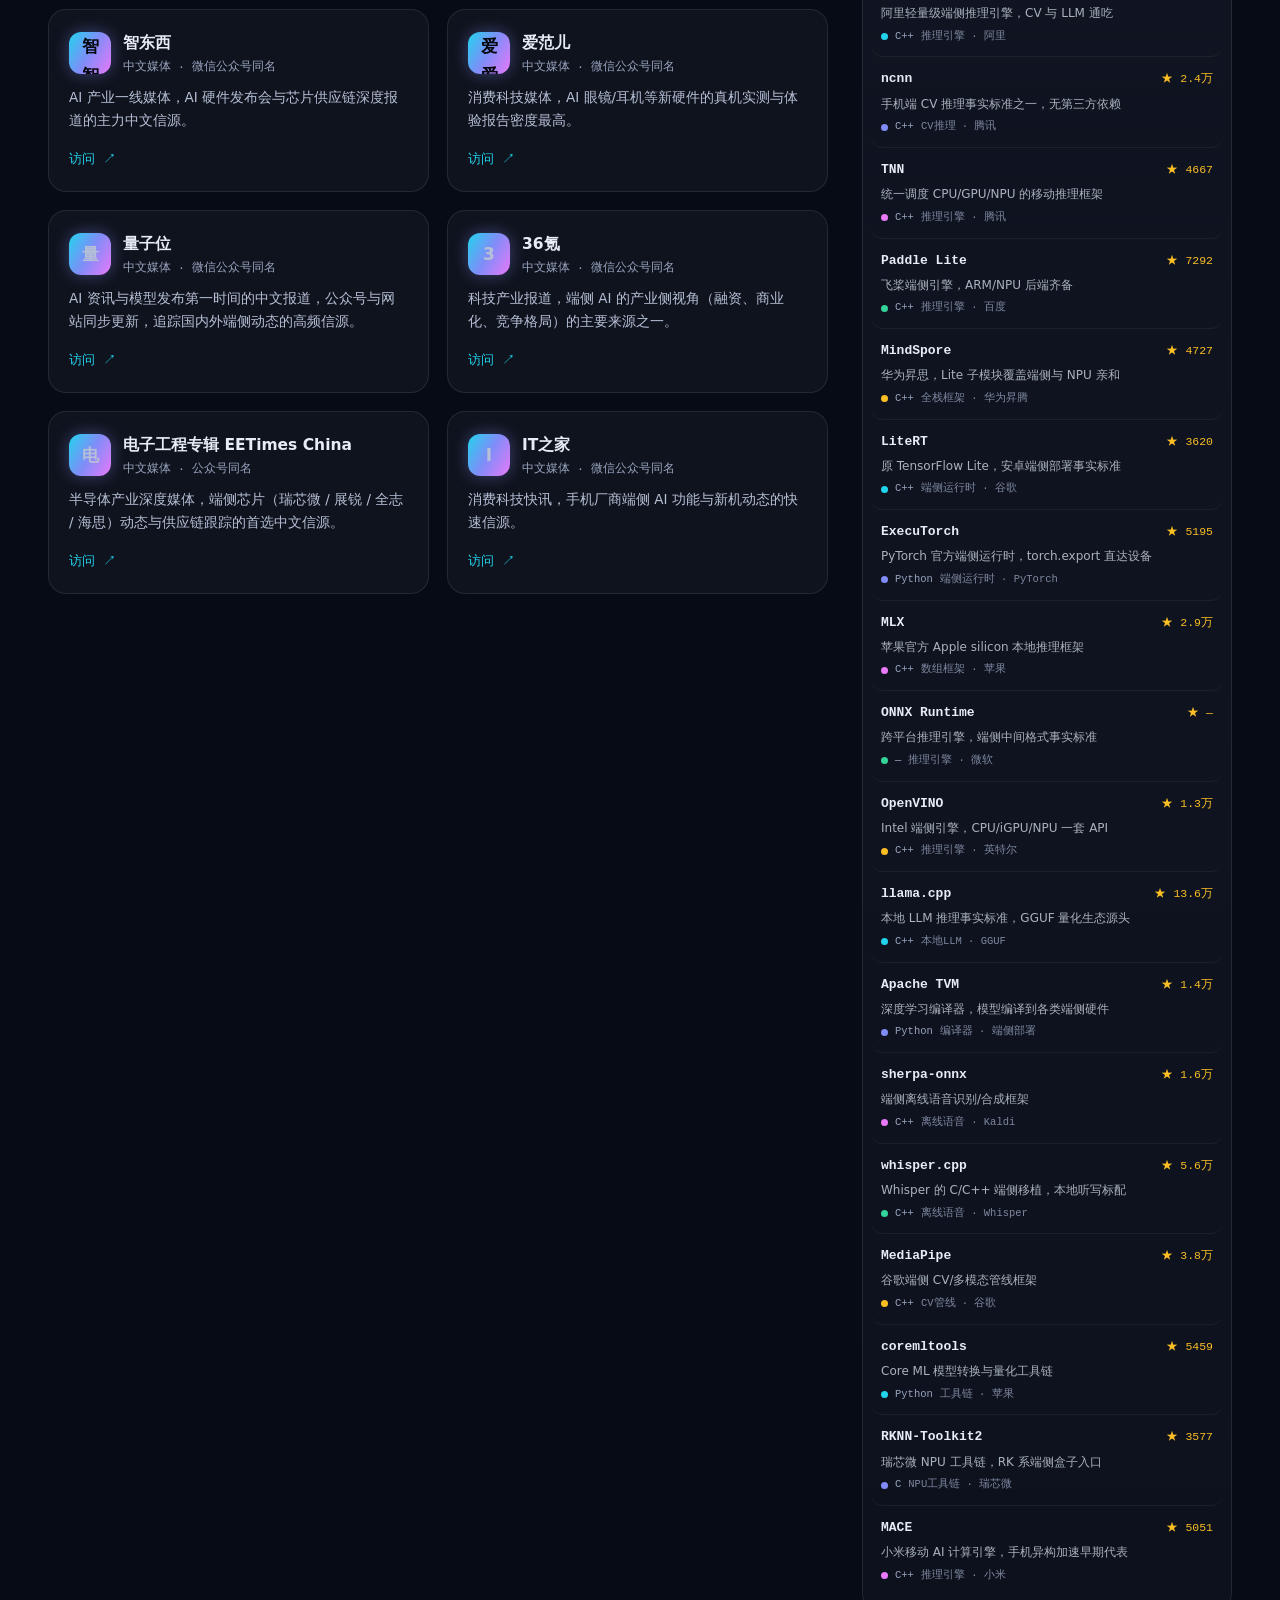
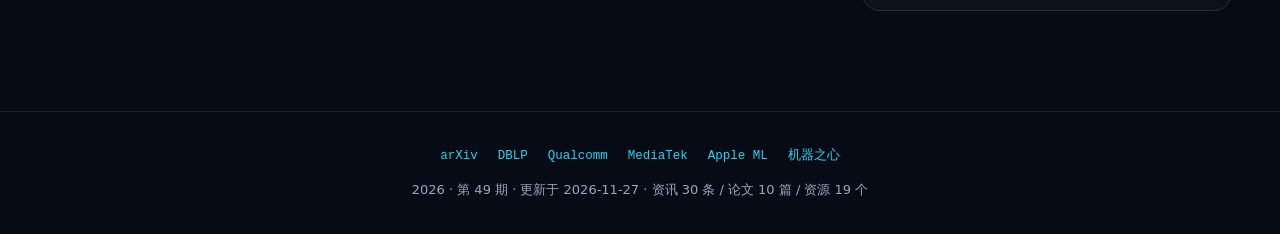
==== commit cd3674e4: "网站更新 2026-11-27 · 论文作者与标题勘误：全站论文作者按 arXiv 原文订正，部分标题恢复原文" ====
--- a/index.html
+++ b/index.html
@@ -6,7 +6,7 @@
   <title>端侧AI每周情报站 · Edge AI Weekly</title>
   <meta name="description" content="端侧 AI 每周情报：硬件厂商、手机厂商、端侧大模型动态 + 科研论文精选 + 知识分享" />
   <link rel="icon" href="data:image/svg+xml,%3Csvg xmlns='http://www.w3.org/2000/svg' viewBox='0 0 100 100'%3E%3Cdefs%3E%3ClinearGradient id='g' x1='0' y1='0' x2='1' y2='1'%3E%3Cstop offset='0' stop-color='%2322d3ee'/%3E%3Cstop offset='.5' stop-color='%23818cf8'/%3E%3Cstop offset='1' stop-color='%23e879f9'/%3E%3C/linearGradient%3E%3C/defs%3E%3Crect width='100' height='100' rx='24' fill='url(%23g)'/%3E%3Ctext x='50' y='67' font-size='46' text-anchor='middle' fill='%2305070d' font-weight='bold' font-family='sans-serif'%3E%E7%AB%AF%3C/text%3E%3C/svg%3E" />
-  <link rel="stylesheet" href="css/style.css?v=a8fb133064" />
+  <link rel="stylesheet" href="css/style.css?v=7cdf7d3367" />
 </head>
 <body>
   <div class="bg-fx" aria-hidden="true"><canvas id="bg-particles"></canvas></div>
@@ -109,11 +109,11 @@
     <div class="panel-body" id="panel-body"></div>
   </aside>
 
-  <script src="js/data.js?v=a8fb133064" onerror="window.__loadFail=(window.__loadFail||[]).concat(['资讯数据'])"></script>
-  <script src="js/archive/manifest.js?v=a8fb133064" onerror="window.__loadFail=(window.__loadFail||[]).concat(['往期数据'])"></script>
-  <script src="js/github_repos.js?v=a8fb133064" onerror="window.__loadFail=(window.__loadFail||[]).concat(['开源雷达'])"></script>
-  <script src="js/blogs.js?v=a8fb133064" onerror="window.__loadFail=(window.__loadFail||[]).concat(['博客库'])"></script>
-  <script src="js/app.js?v=a8fb133064"></script>
+  <script src="js/data.js?v=7cdf7d3367" onerror="window.__loadFail=(window.__loadFail||[]).concat(['资讯数据'])"></script>
+  <script src="js/archive/manifest.js?v=7cdf7d3367" onerror="window.__loadFail=(window.__loadFail||[]).concat(['往期数据'])"></script>
+  <script src="js/github_repos.js?v=7cdf7d3367" onerror="window.__loadFail=(window.__loadFail||[]).concat(['开源雷达'])"></script>
+  <script src="js/blogs.js?v=7cdf7d3367" onerror="window.__loadFail=(window.__loadFail||[]).concat(['博客库'])"></script>
+  <script src="js/app.js?v=7cdf7d3367"></script>
   <script>
     // 模块加载失败提示（2026-11-08）：辅助数据 404/网络失败此前静默回退，
     // 用户无从知道某模块未加载——统一在页面顶部显示可关闭提示条
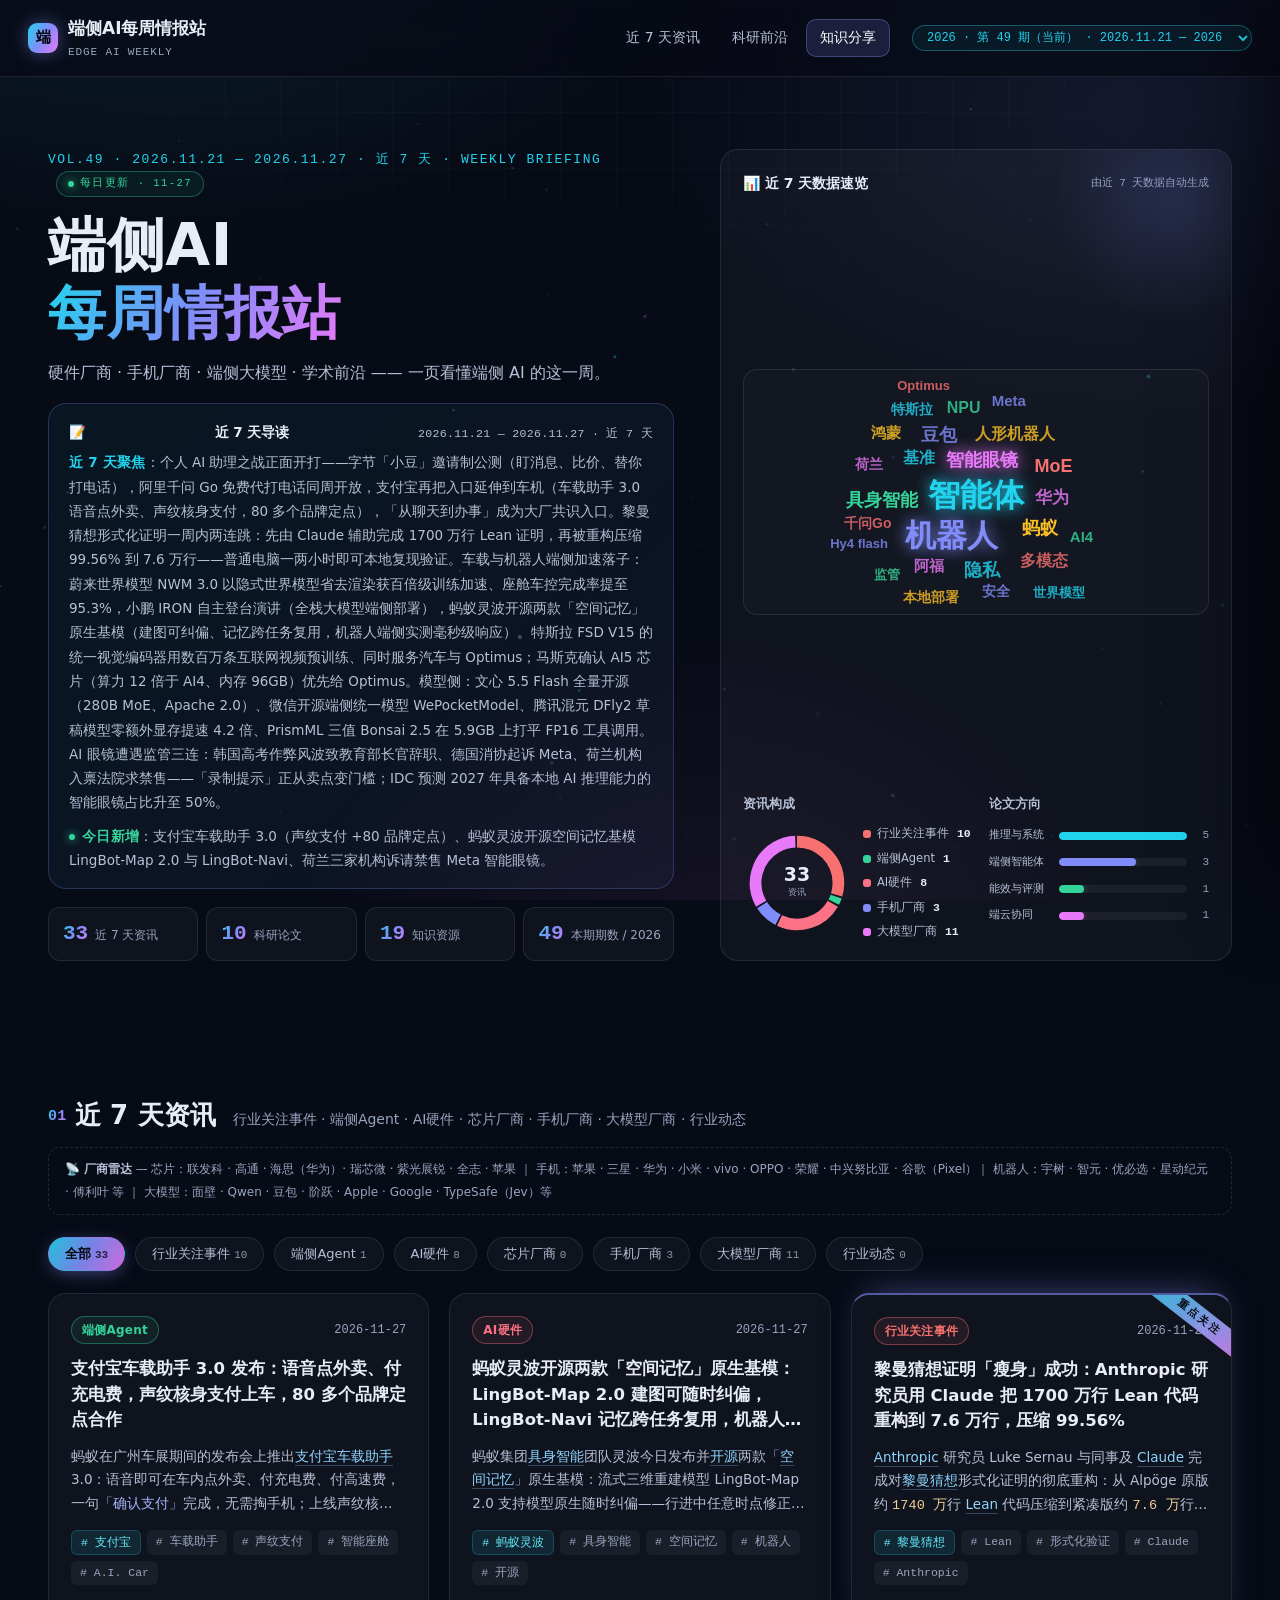
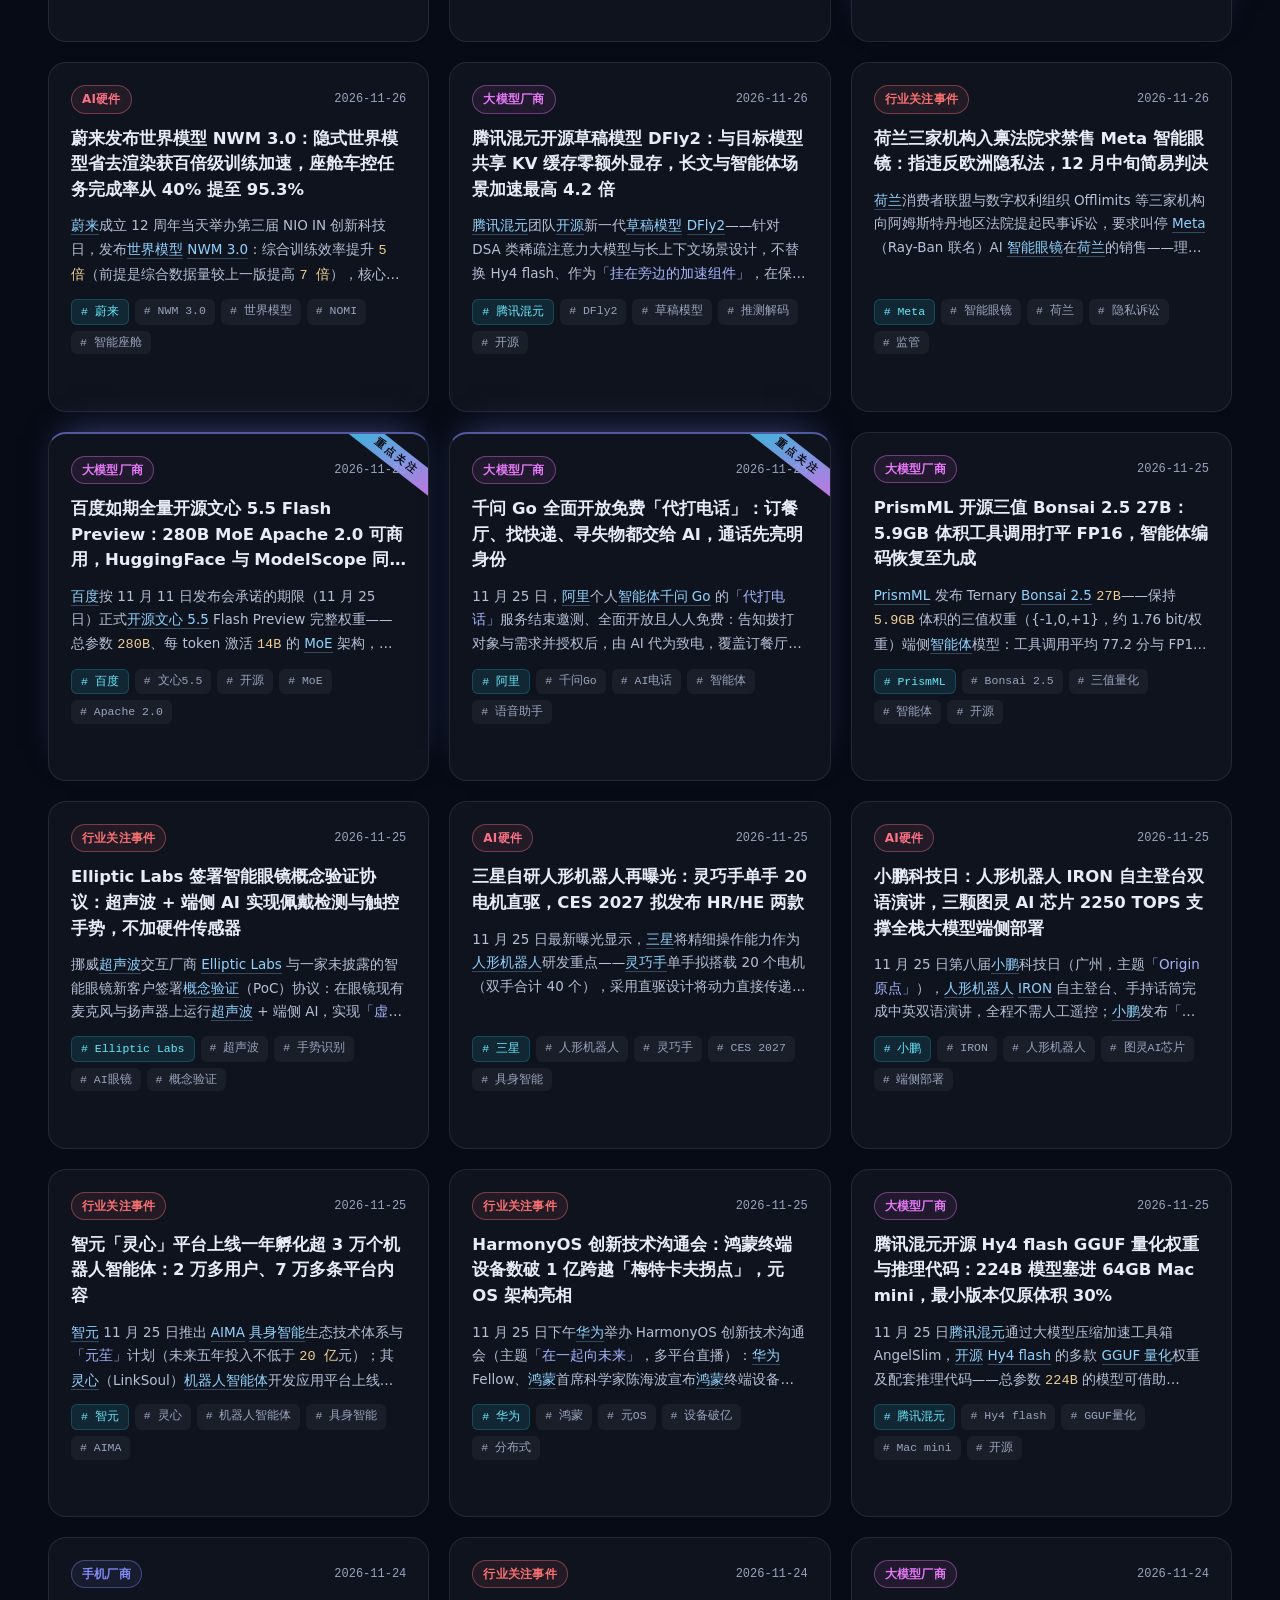
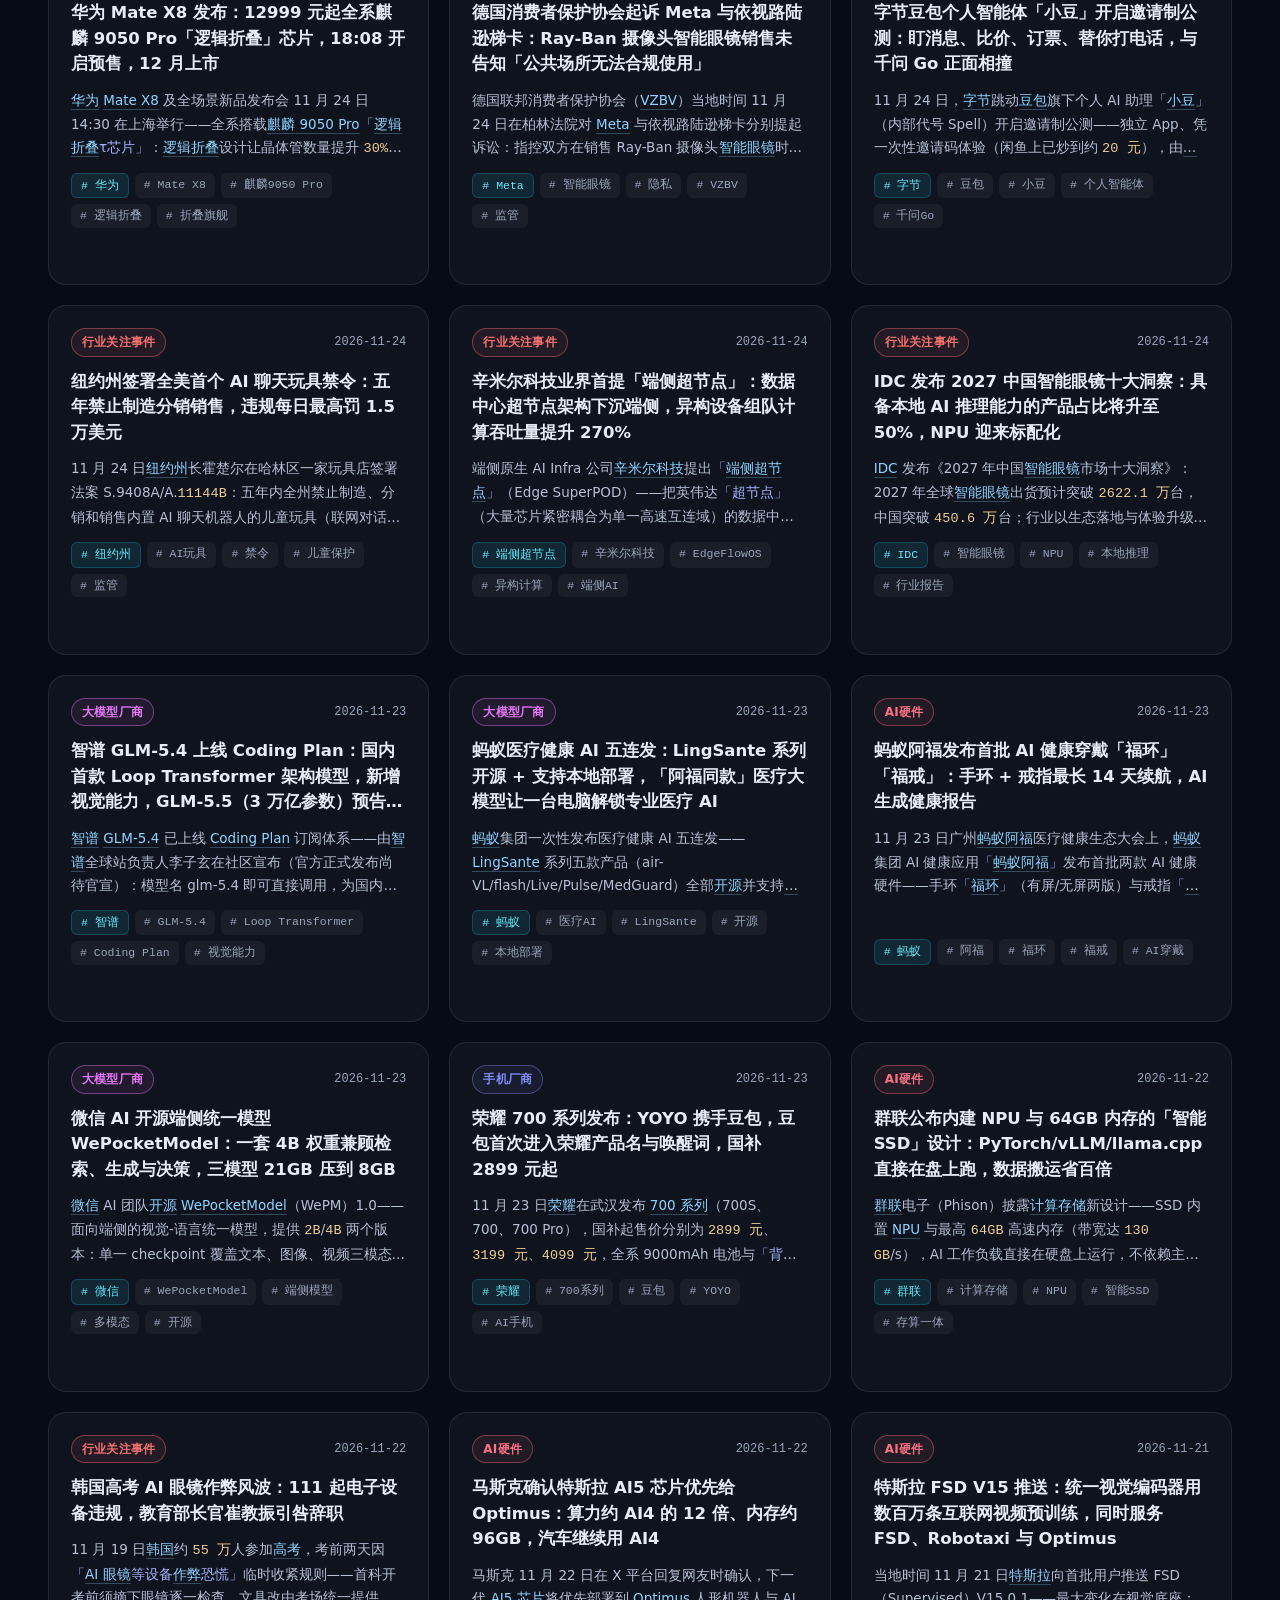
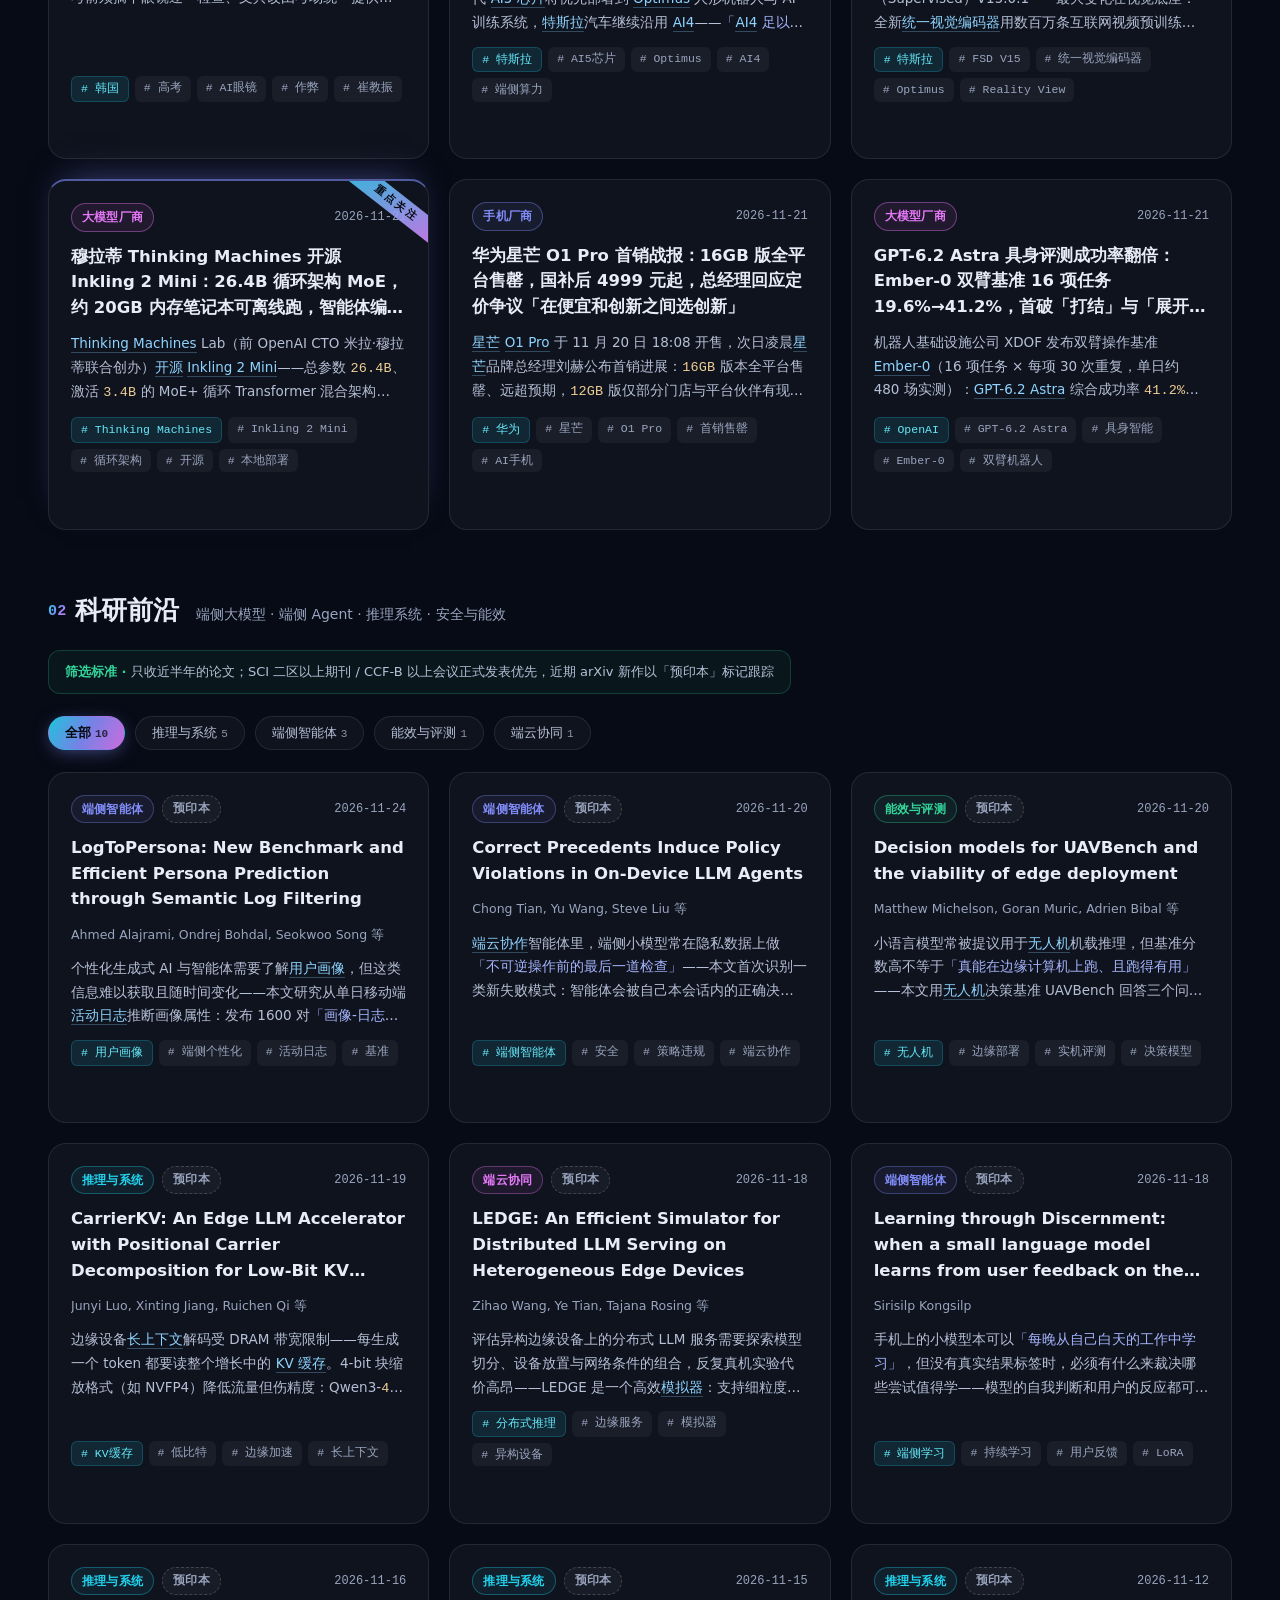
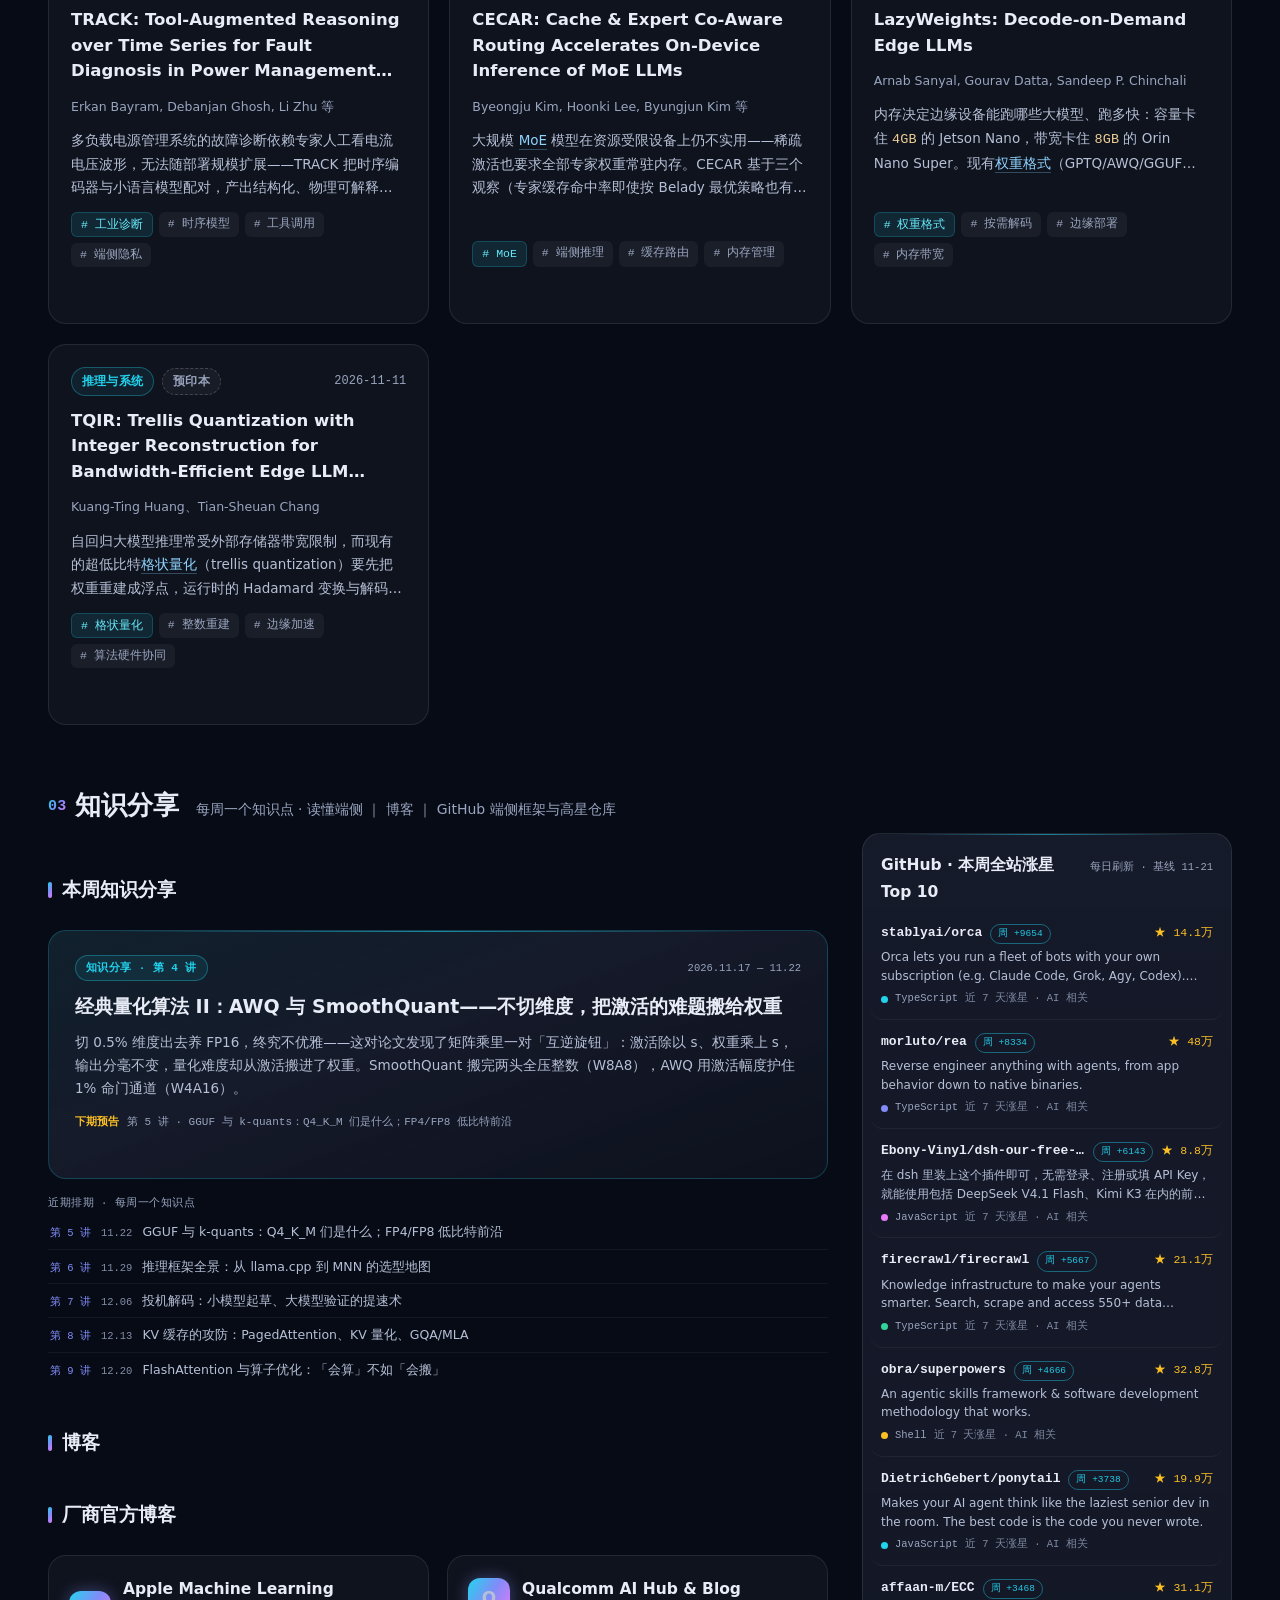
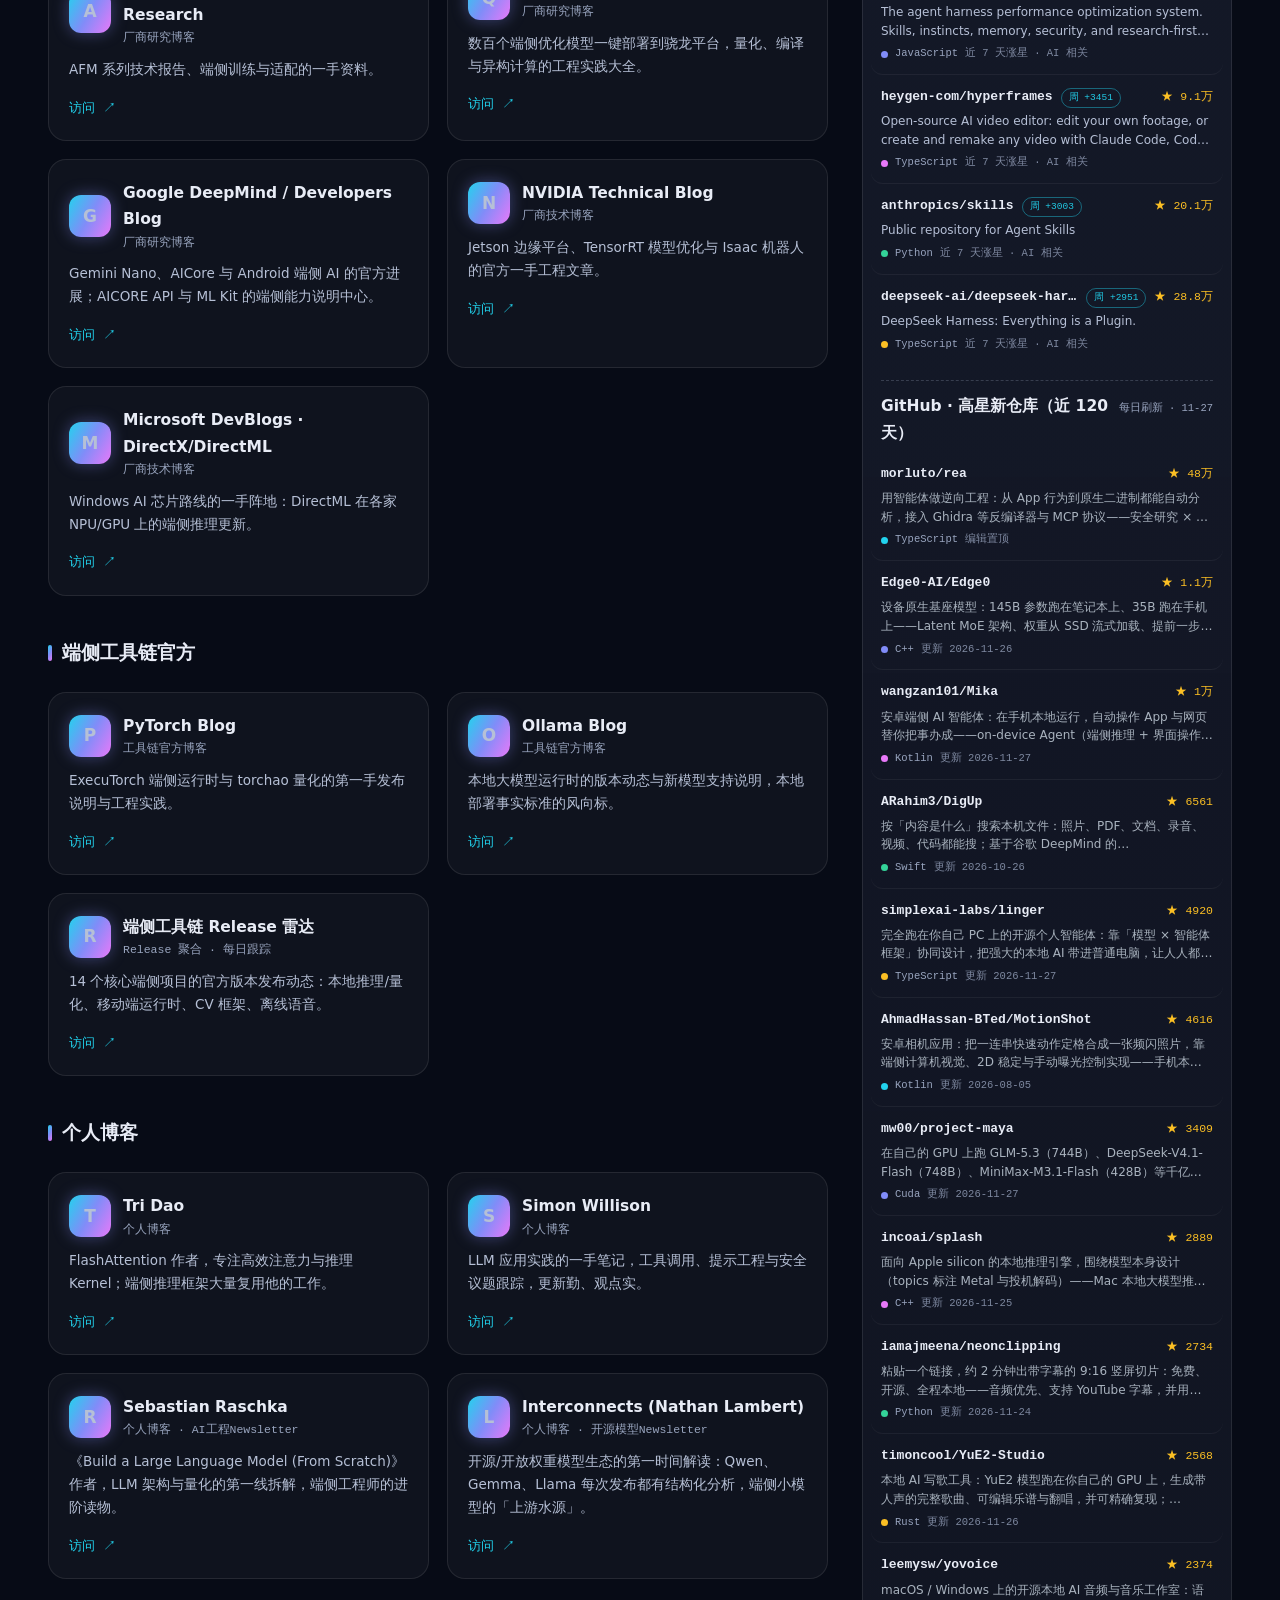
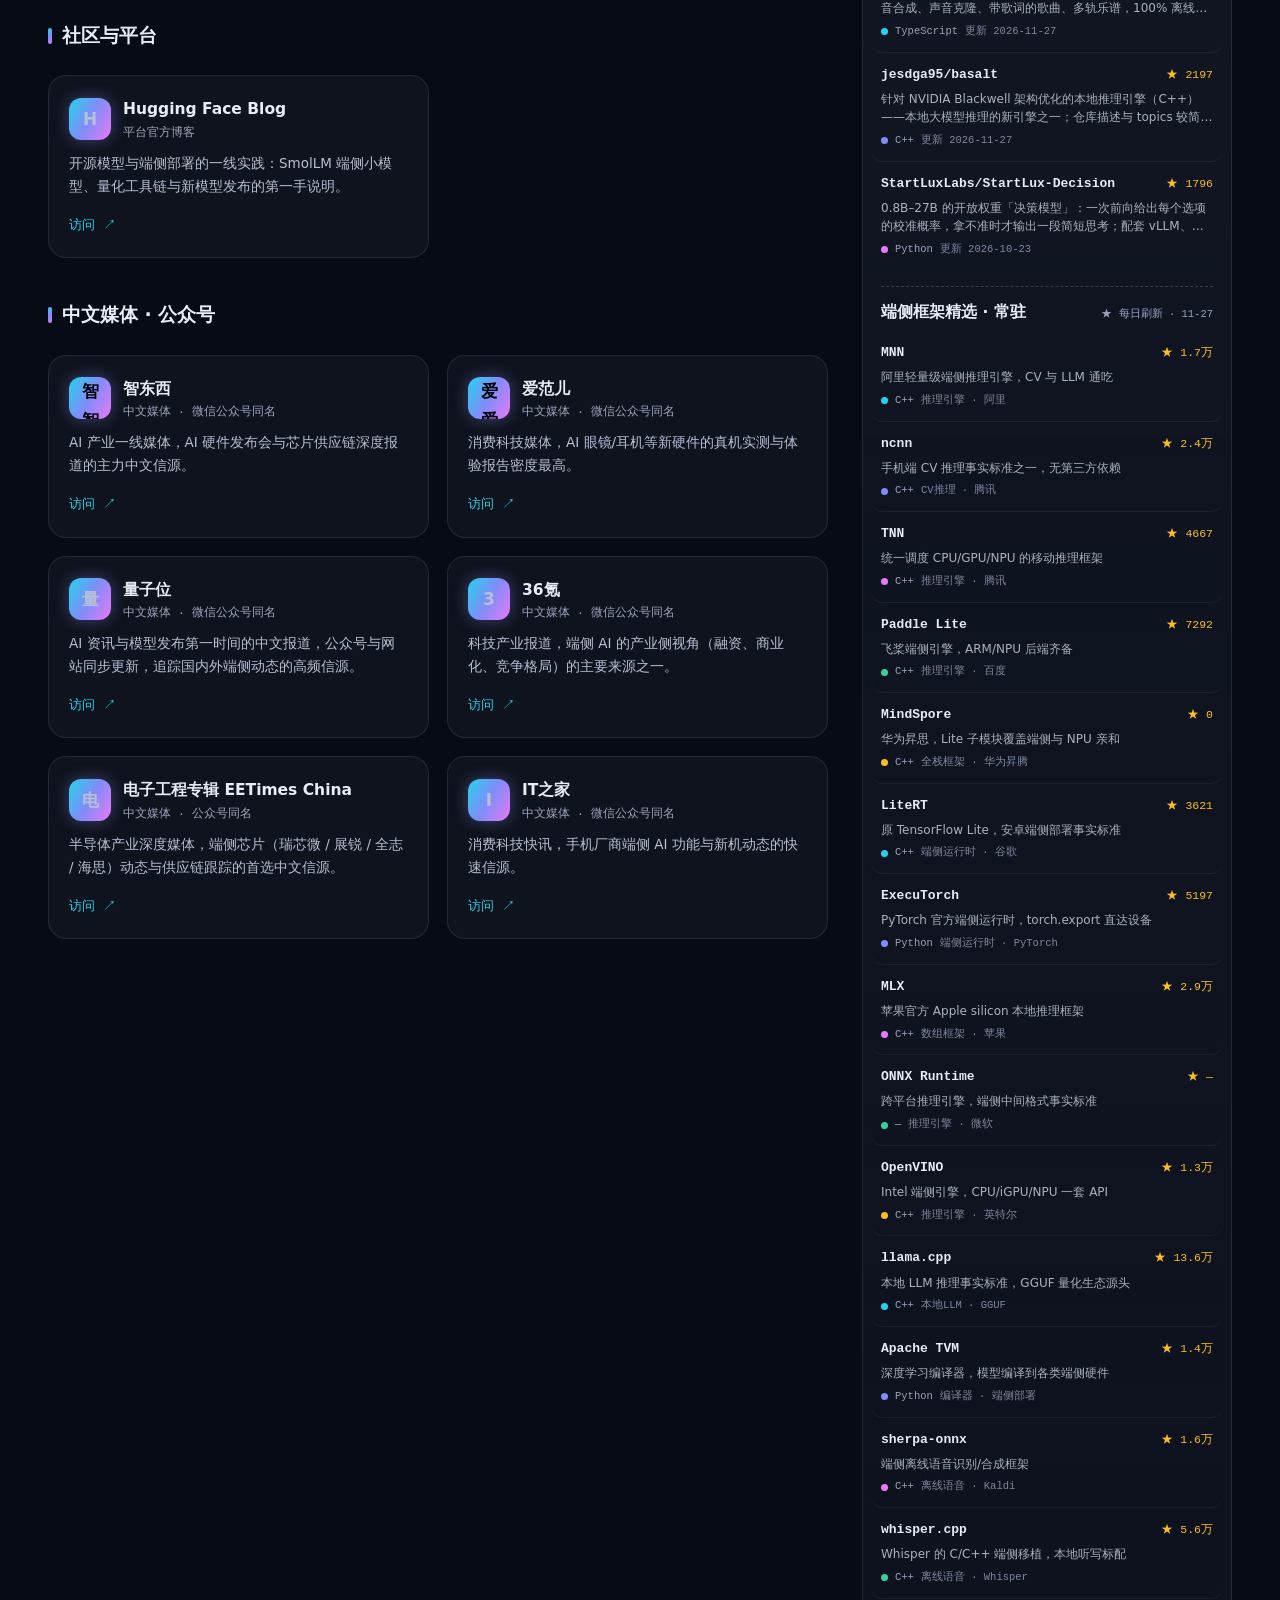
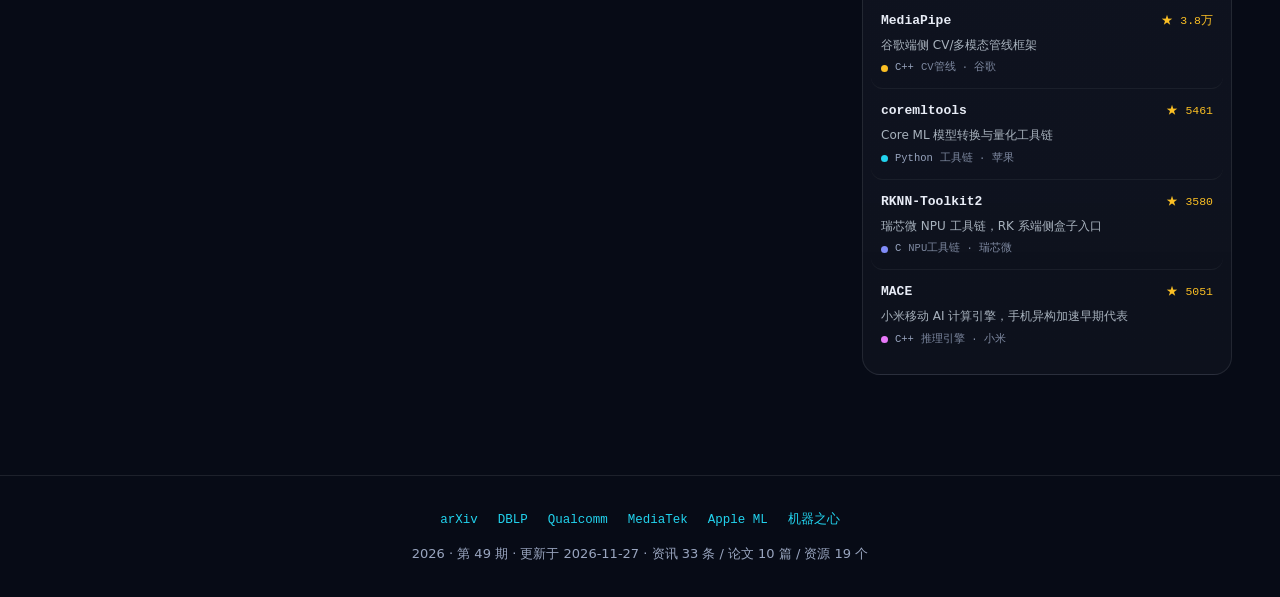
==== commit c62beeab: "网站更新 2026-11-27 · 支付宝车载助手 3.0、荷兰诉 Meta 智能眼镜、蚂蚁灵波开源空间记忆基模" ====
--- a/index.html
+++ b/index.html
@@ -6,7 +6,7 @@
   <title>端侧AI每周情报站 · Edge AI Weekly</title>
   <meta name="description" content="端侧 AI 每周情报：硬件厂商、手机厂商、端侧大模型动态 + 科研论文精选 + 知识分享" />
   <link rel="icon" href="data:image/svg+xml,%3Csvg xmlns='http://www.w3.org/2000/svg' viewBox='0 0 100 100'%3E%3Cdefs%3E%3ClinearGradient id='g' x1='0' y1='0' x2='1' y2='1'%3E%3Cstop offset='0' stop-color='%2322d3ee'/%3E%3Cstop offset='.5' stop-color='%23818cf8'/%3E%3Cstop offset='1' stop-color='%23e879f9'/%3E%3C/linearGradient%3E%3C/defs%3E%3Crect width='100' height='100' rx='24' fill='url(%23g)'/%3E%3Ctext x='50' y='67' font-size='46' text-anchor='middle' fill='%2305070d' font-weight='bold' font-family='sans-serif'%3E%E7%AB%AF%3C/text%3E%3C/svg%3E" />
-  <link rel="stylesheet" href="css/style.css?v=7cdf7d3367" />
+  <link rel="stylesheet" href="css/style.css?v=3a924a1a71" />
 </head>
 <body>
   <div class="bg-fx" aria-hidden="true"><canvas id="bg-particles"></canvas></div>
@@ -109,11 +109,11 @@
     <div class="panel-body" id="panel-body"></div>
   </aside>
 
-  <script src="js/data.js?v=7cdf7d3367" onerror="window.__loadFail=(window.__loadFail||[]).concat(['资讯数据'])"></script>
-  <script src="js/archive/manifest.js?v=7cdf7d3367" onerror="window.__loadFail=(window.__loadFail||[]).concat(['往期数据'])"></script>
-  <script src="js/github_repos.js?v=7cdf7d3367" onerror="window.__loadFail=(window.__loadFail||[]).concat(['开源雷达'])"></script>
-  <script src="js/blogs.js?v=7cdf7d3367" onerror="window.__loadFail=(window.__loadFail||[]).concat(['博客库'])"></script>
-  <script src="js/app.js?v=7cdf7d3367"></script>
+  <script src="js/data.js?v=3a924a1a71" onerror="window.__loadFail=(window.__loadFail||[]).concat(['资讯数据'])"></script>
+  <script src="js/archive/manifest.js?v=3a924a1a71" onerror="window.__loadFail=(window.__loadFail||[]).concat(['往期数据'])"></script>
+  <script src="js/github_repos.js?v=3a924a1a71" onerror="window.__loadFail=(window.__loadFail||[]).concat(['开源雷达'])"></script>
+  <script src="js/blogs.js?v=3a924a1a71" onerror="window.__loadFail=(window.__loadFail||[]).concat(['博客库'])"></script>
+  <script src="js/app.js?v=3a924a1a71"></script>
   <script>
     // 模块加载失败提示（2026-11-08）：辅助数据 404/网络失败此前静默回退，
     // 用户无从知道某模块未加载——统一在页面顶部显示可关闭提示条
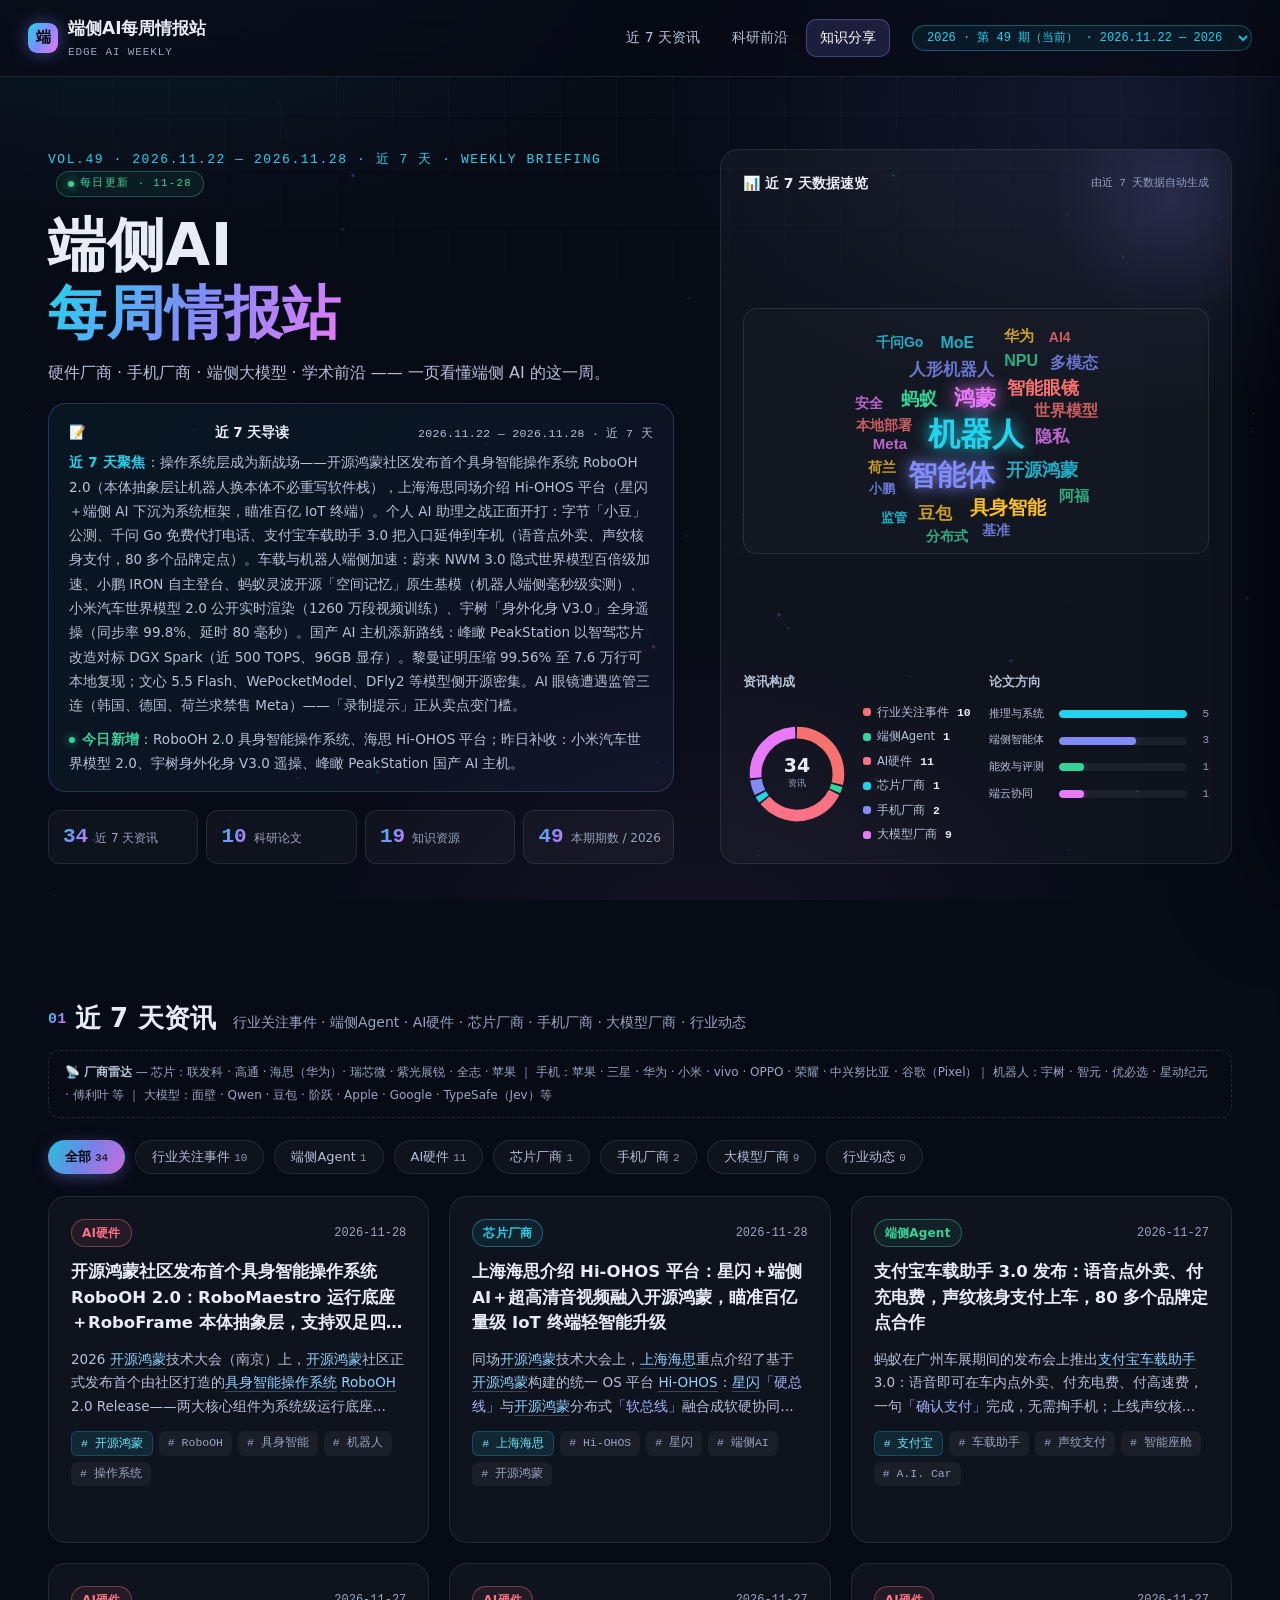
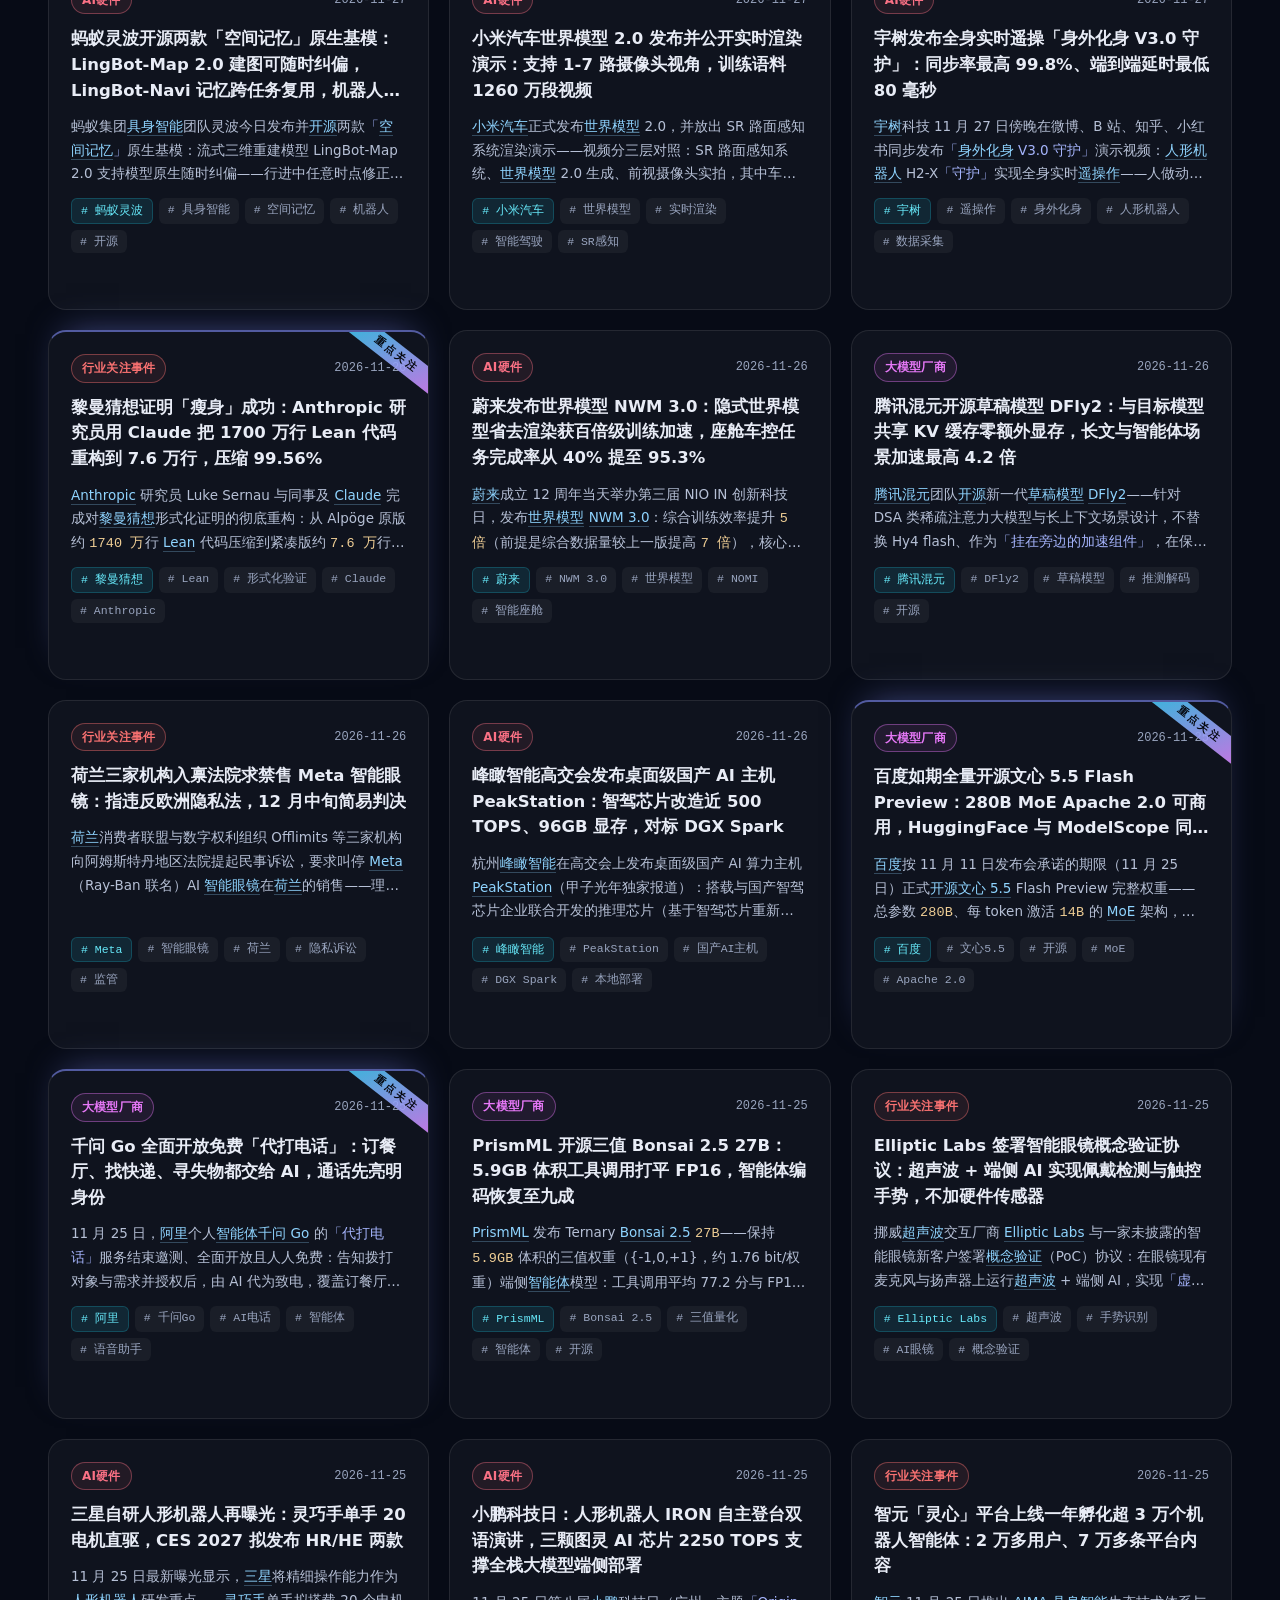
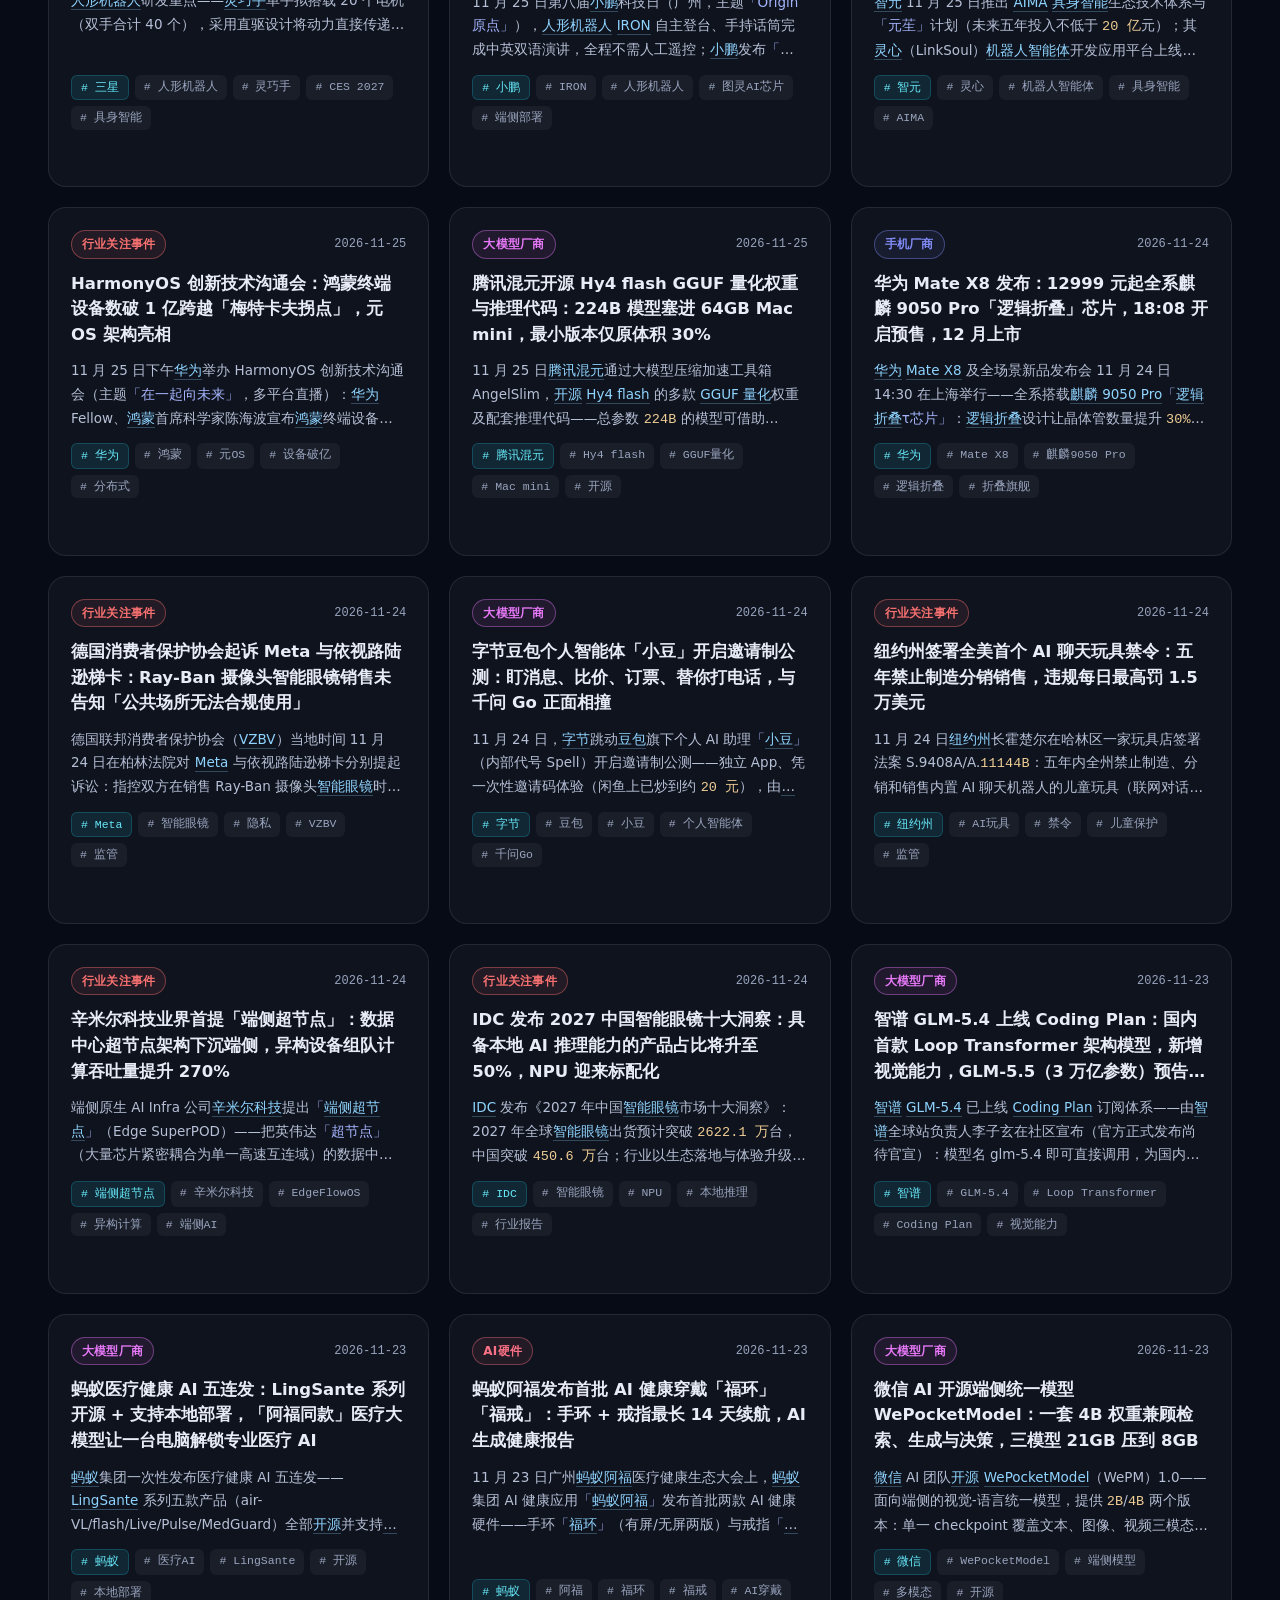
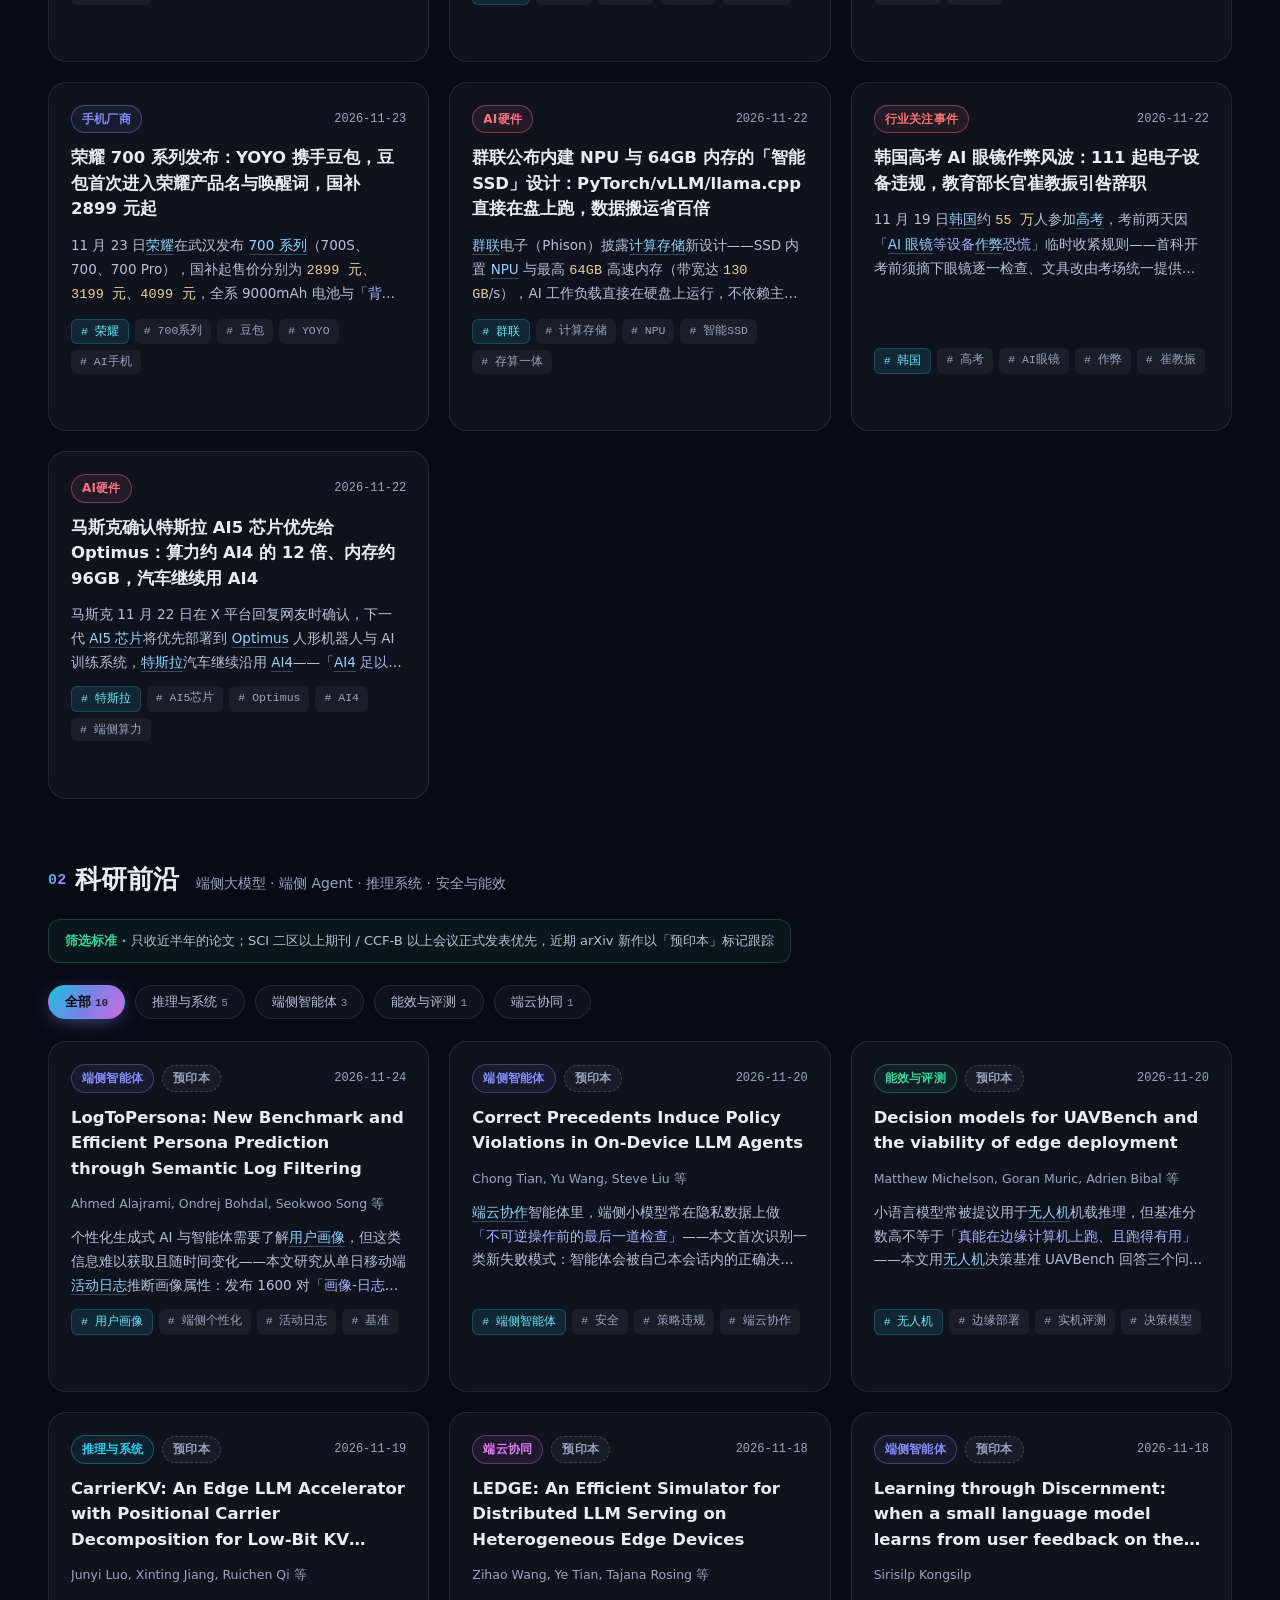
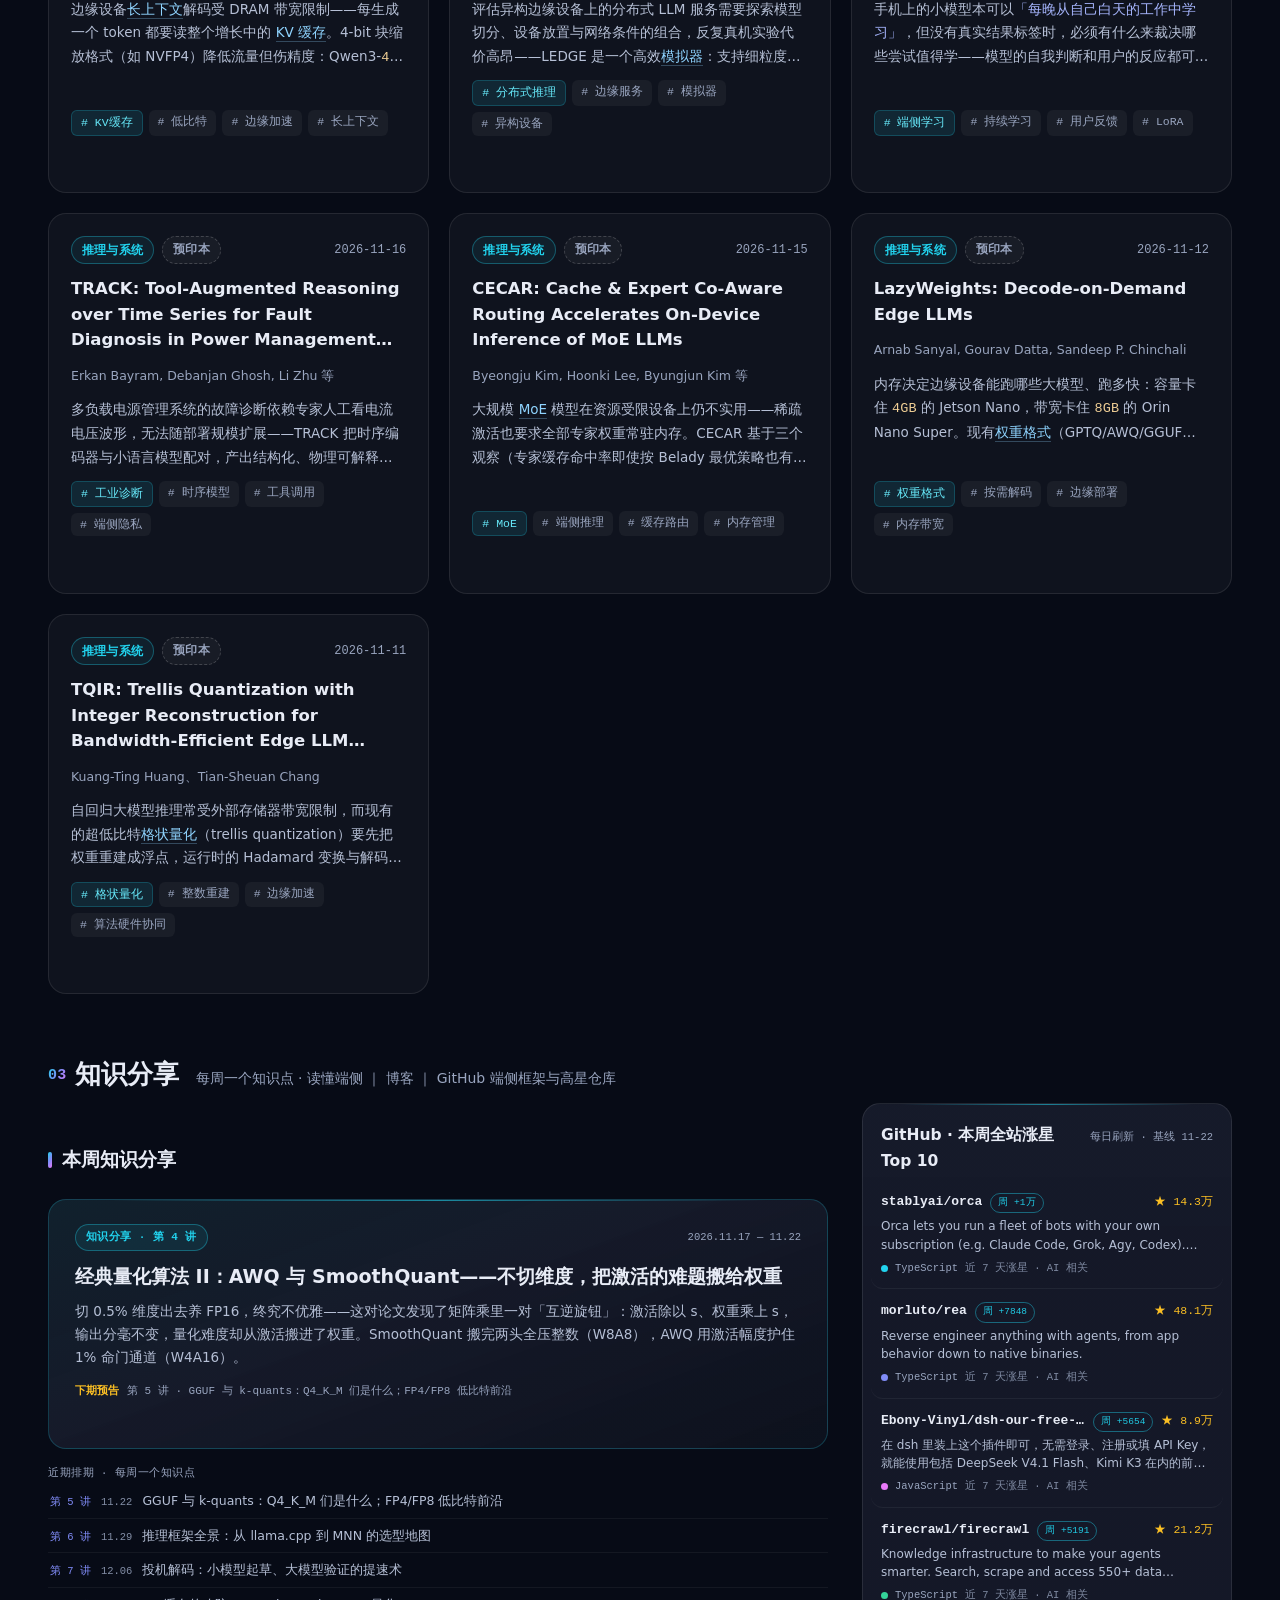
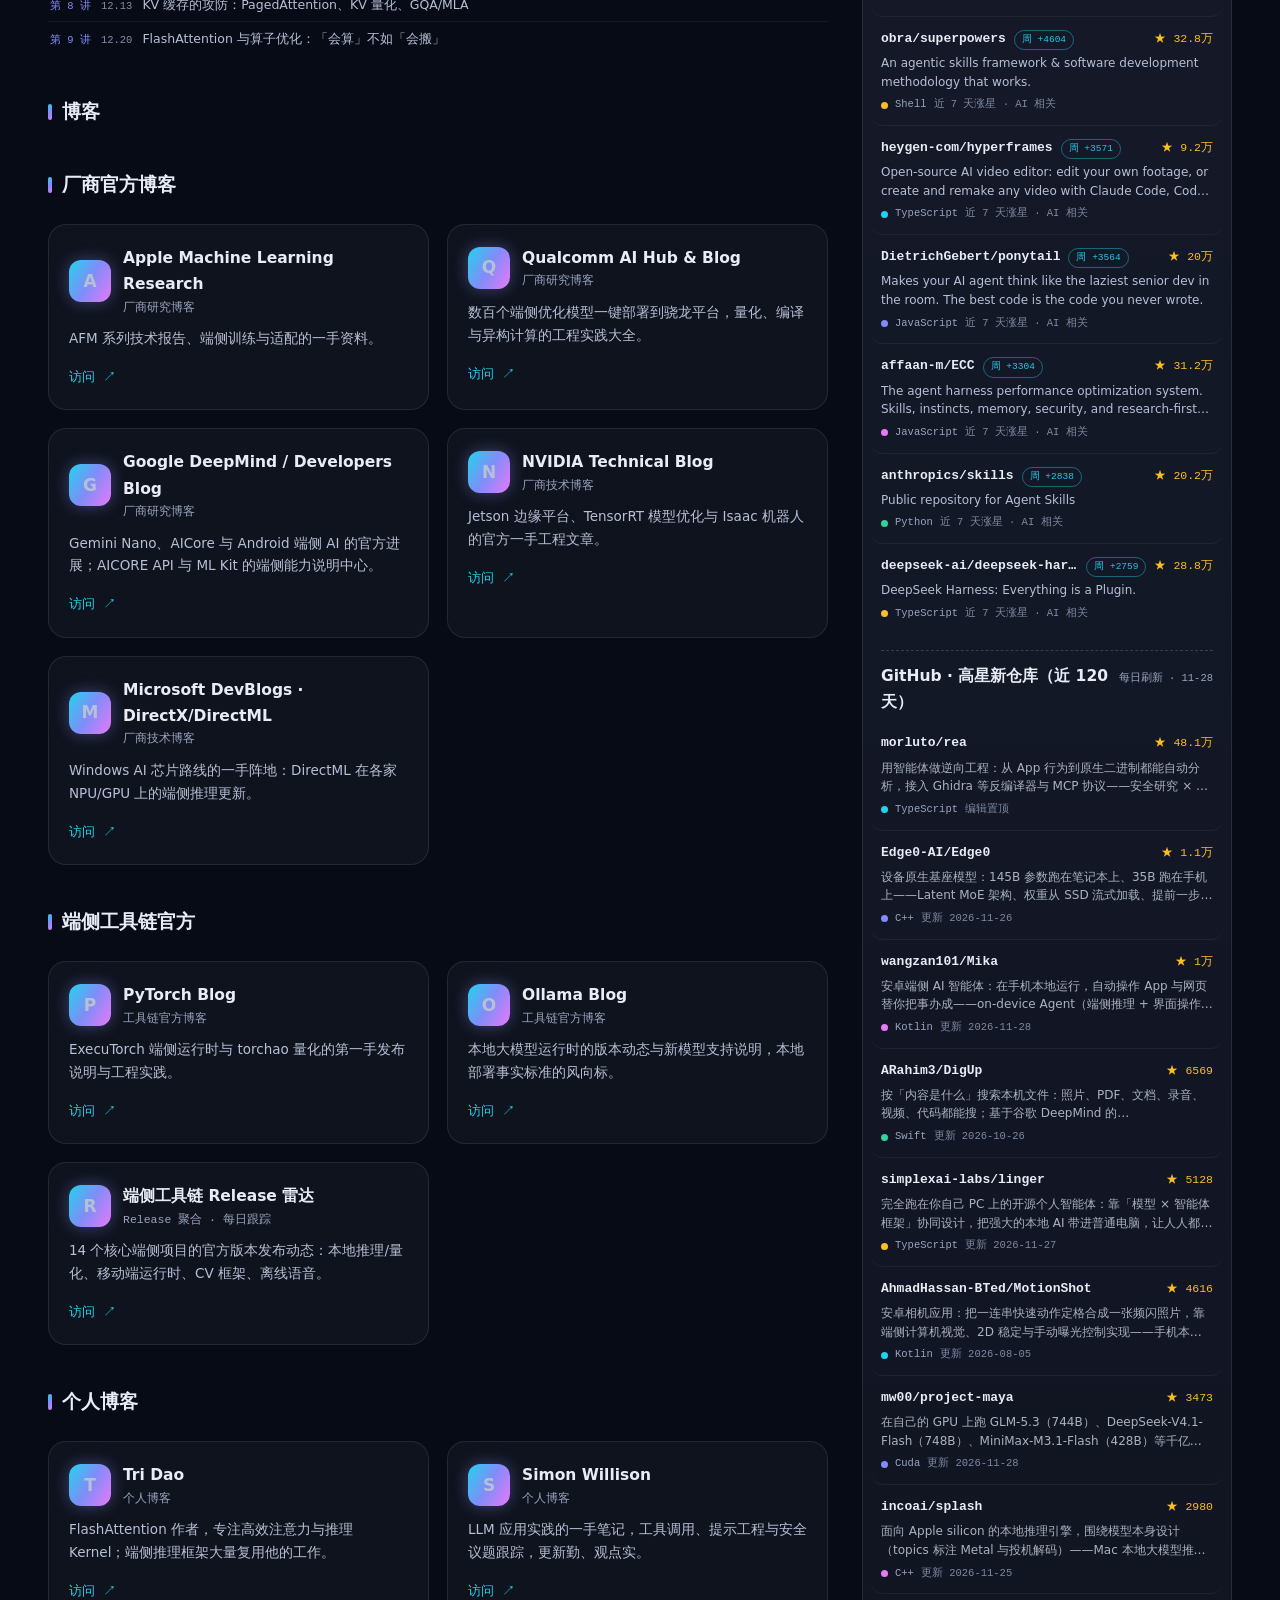
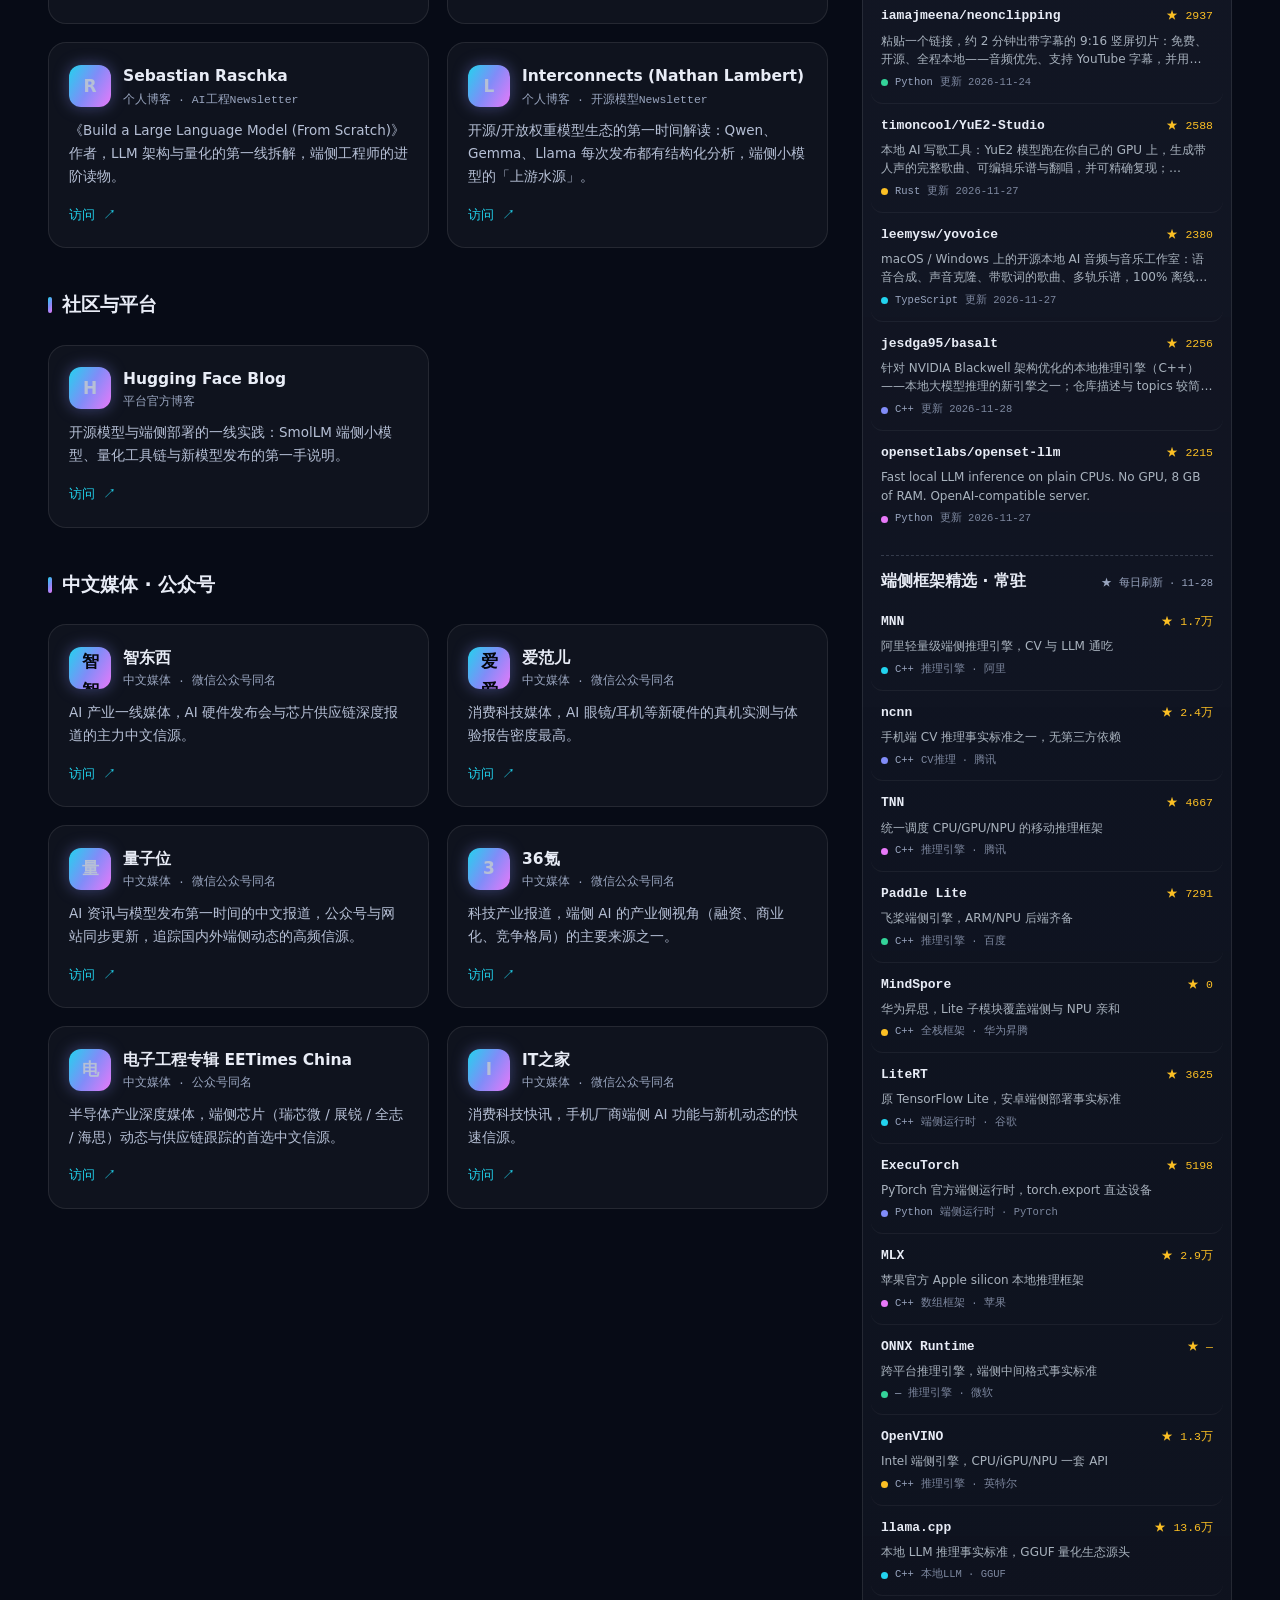
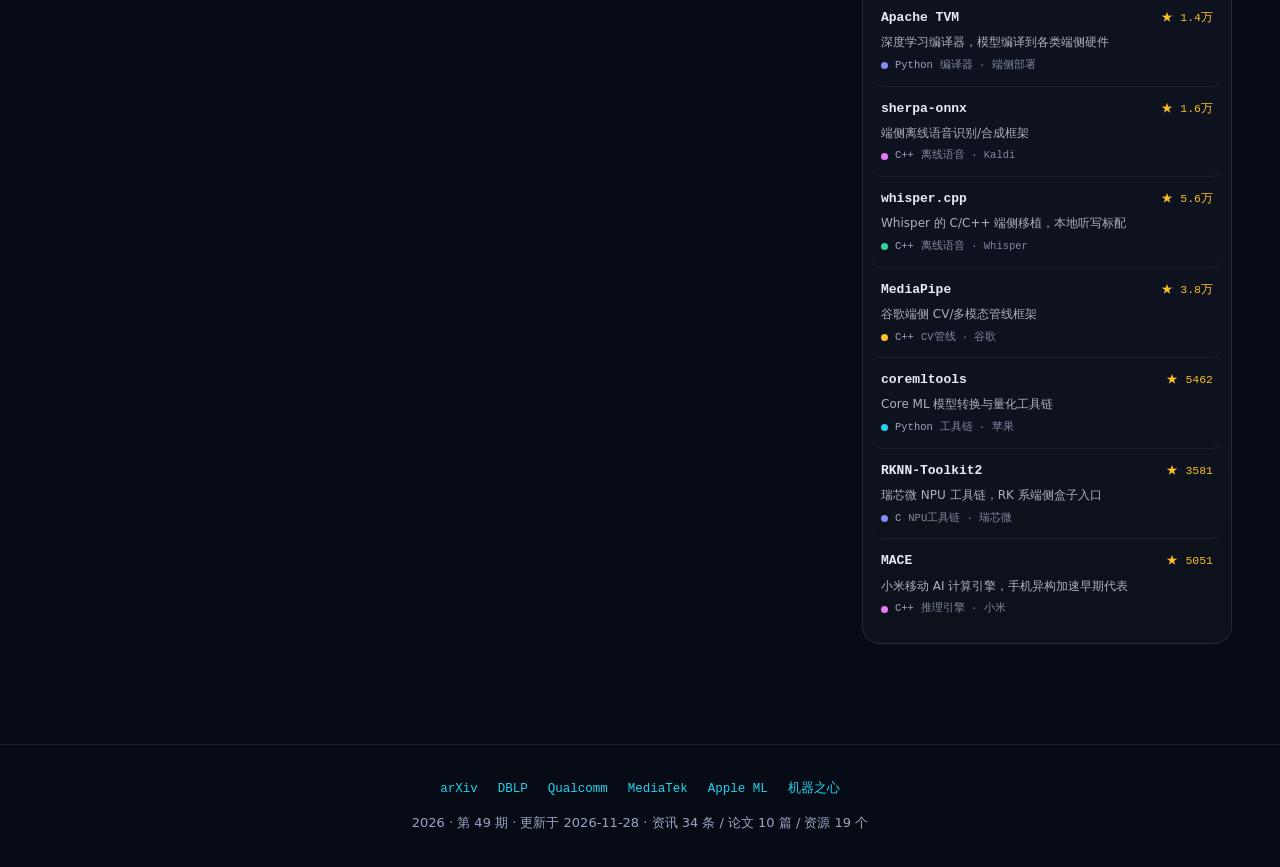
==== commit 349df0d0: "网站更新 2026-11-28 · 开源鸿蒙具身智能操作系统、海思 Hi-OHOS、小米世界模型 2.0、宇树遥操 V3.0、国产 AI 主机 PeakStation" ====
--- a/index.html
+++ b/index.html
@@ -6,7 +6,7 @@
   <title>端侧AI每周情报站 · Edge AI Weekly</title>
   <meta name="description" content="端侧 AI 每周情报：硬件厂商、手机厂商、端侧大模型动态 + 科研论文精选 + 知识分享" />
   <link rel="icon" href="data:image/svg+xml,%3Csvg xmlns='http://www.w3.org/2000/svg' viewBox='0 0 100 100'%3E%3Cdefs%3E%3ClinearGradient id='g' x1='0' y1='0' x2='1' y2='1'%3E%3Cstop offset='0' stop-color='%2322d3ee'/%3E%3Cstop offset='.5' stop-color='%23818cf8'/%3E%3Cstop offset='1' stop-color='%23e879f9'/%3E%3C/linearGradient%3E%3C/defs%3E%3Crect width='100' height='100' rx='24' fill='url(%23g)'/%3E%3Ctext x='50' y='67' font-size='46' text-anchor='middle' fill='%2305070d' font-weight='bold' font-family='sans-serif'%3E%E7%AB%AF%3C/text%3E%3C/svg%3E" />
-  <link rel="stylesheet" href="css/style.css?v=3a924a1a71" />
+  <link rel="stylesheet" href="css/style.css?v=80ef7898fc" />
 </head>
 <body>
   <div class="bg-fx" aria-hidden="true"><canvas id="bg-particles"></canvas></div>
@@ -109,11 +109,11 @@
     <div class="panel-body" id="panel-body"></div>
   </aside>
 
-  <script src="js/data.js?v=3a924a1a71" onerror="window.__loadFail=(window.__loadFail||[]).concat(['资讯数据'])"></script>
-  <script src="js/archive/manifest.js?v=3a924a1a71" onerror="window.__loadFail=(window.__loadFail||[]).concat(['往期数据'])"></script>
-  <script src="js/github_repos.js?v=3a924a1a71" onerror="window.__loadFail=(window.__loadFail||[]).concat(['开源雷达'])"></script>
-  <script src="js/blogs.js?v=3a924a1a71" onerror="window.__loadFail=(window.__loadFail||[]).concat(['博客库'])"></script>
-  <script src="js/app.js?v=3a924a1a71"></script>
+  <script src="js/data.js?v=80ef7898fc" onerror="window.__loadFail=(window.__loadFail||[]).concat(['资讯数据'])"></script>
+  <script src="js/archive/manifest.js?v=80ef7898fc" onerror="window.__loadFail=(window.__loadFail||[]).concat(['往期数据'])"></script>
+  <script src="js/github_repos.js?v=80ef7898fc" onerror="window.__loadFail=(window.__loadFail||[]).concat(['开源雷达'])"></script>
+  <script src="js/blogs.js?v=80ef7898fc" onerror="window.__loadFail=(window.__loadFail||[]).concat(['博客库'])"></script>
+  <script src="js/app.js?v=80ef7898fc"></script>
   <script>
     // 模块加载失败提示（2026-11-08）：辅助数据 404/网络失败此前静默回退，
     // 用户无从知道某模块未加载——统一在页面顶部显示可关闭提示条
